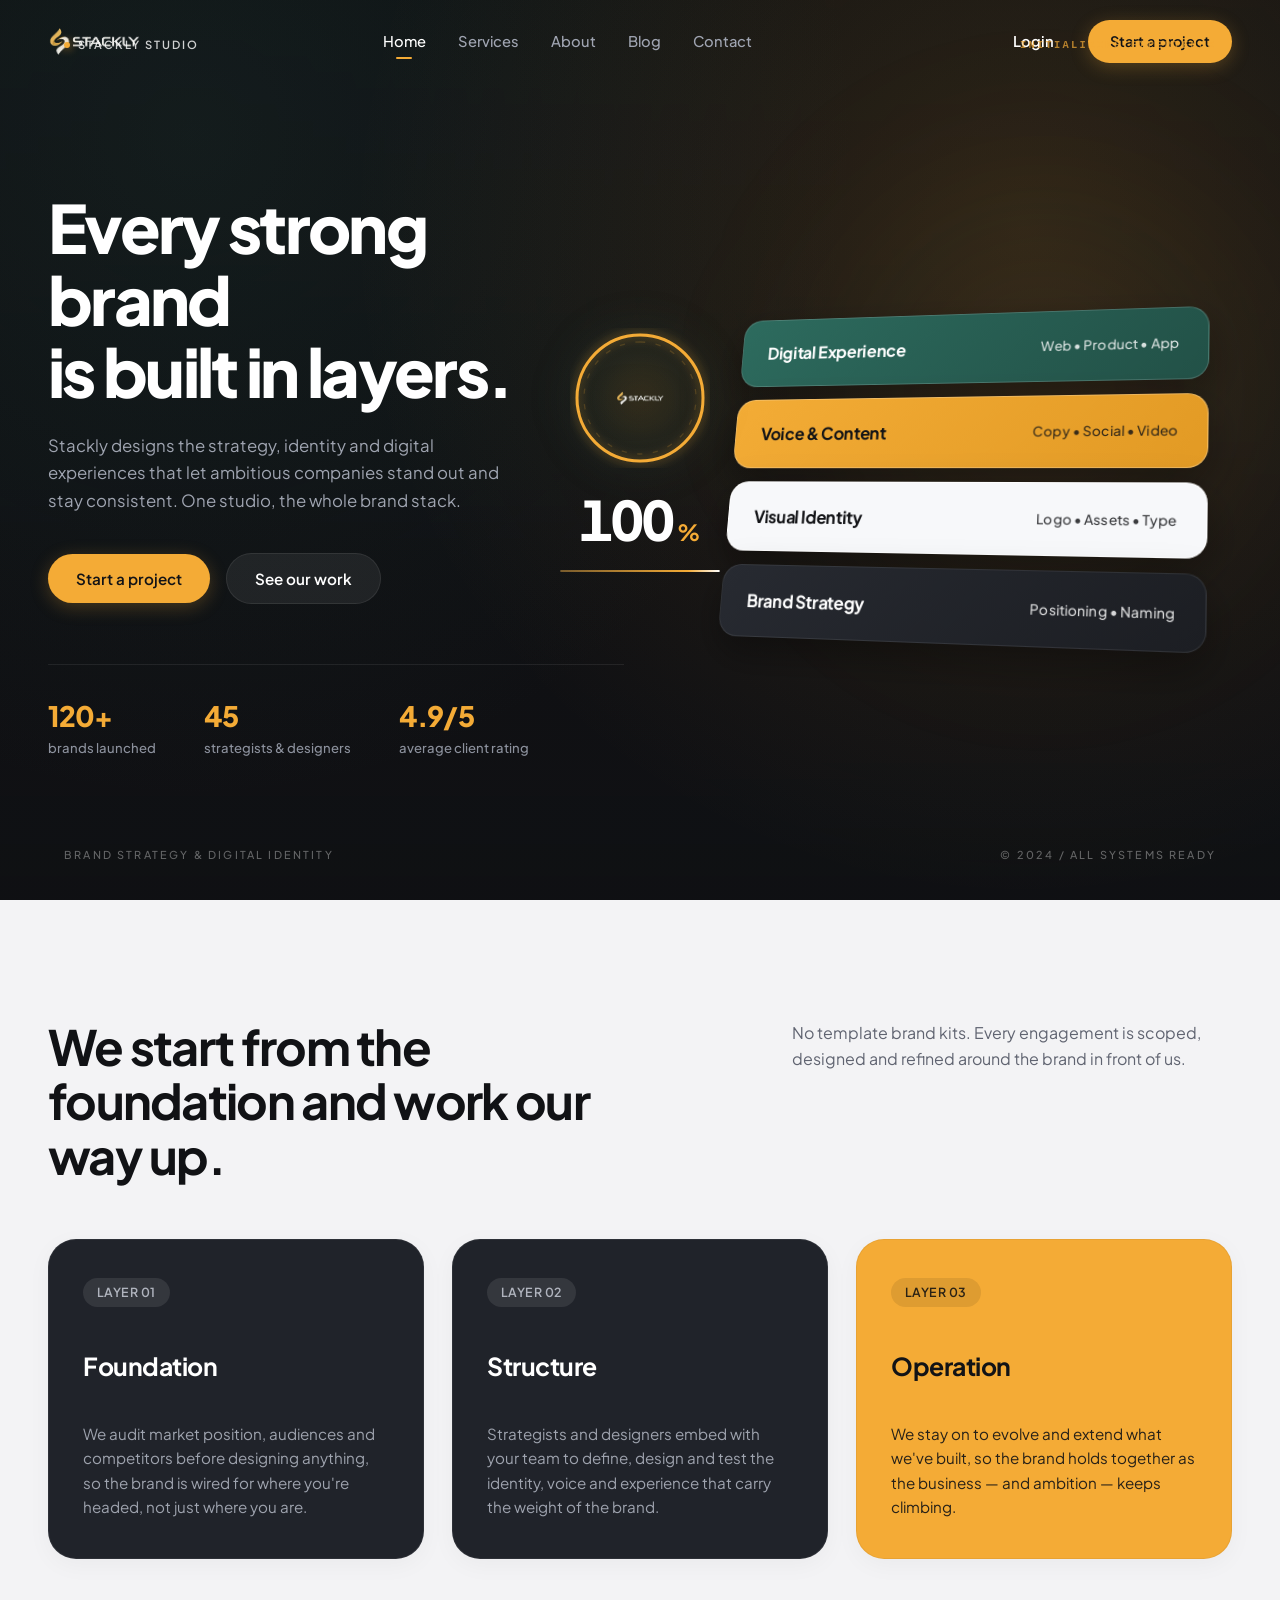
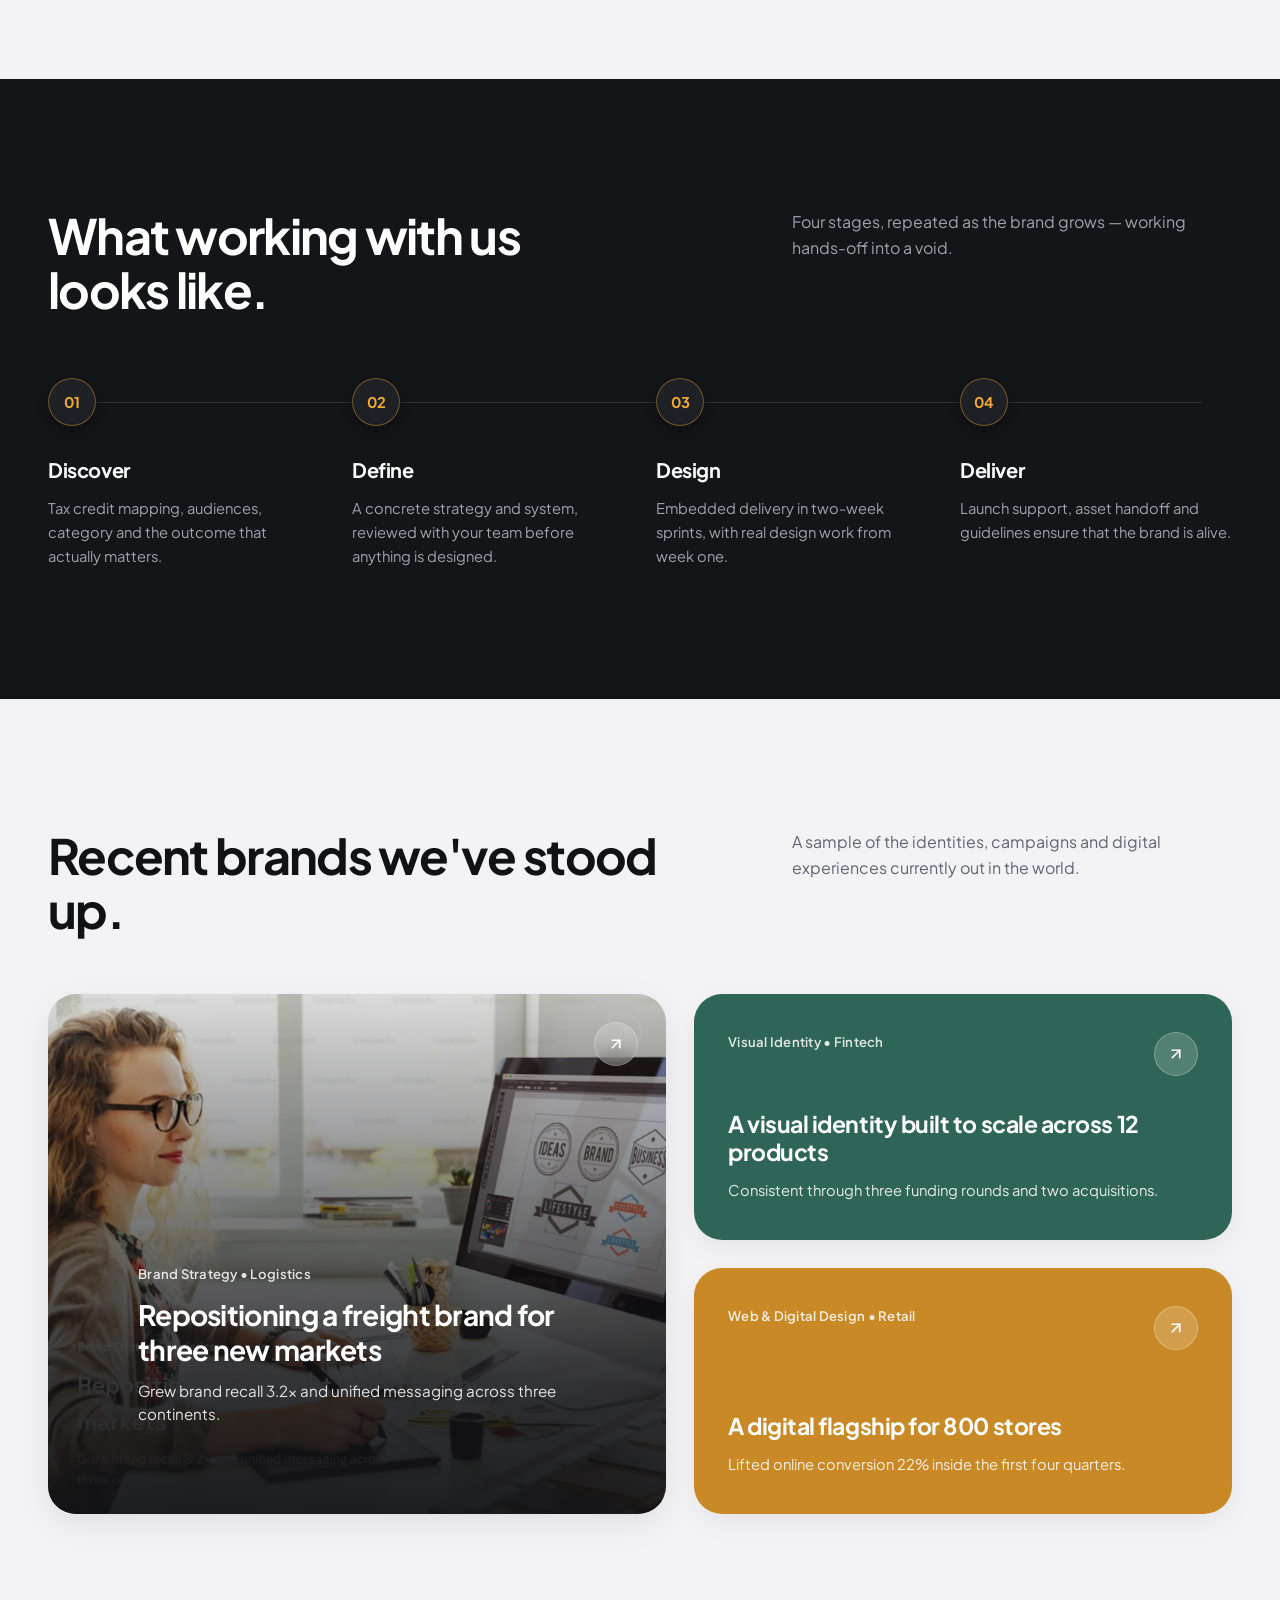
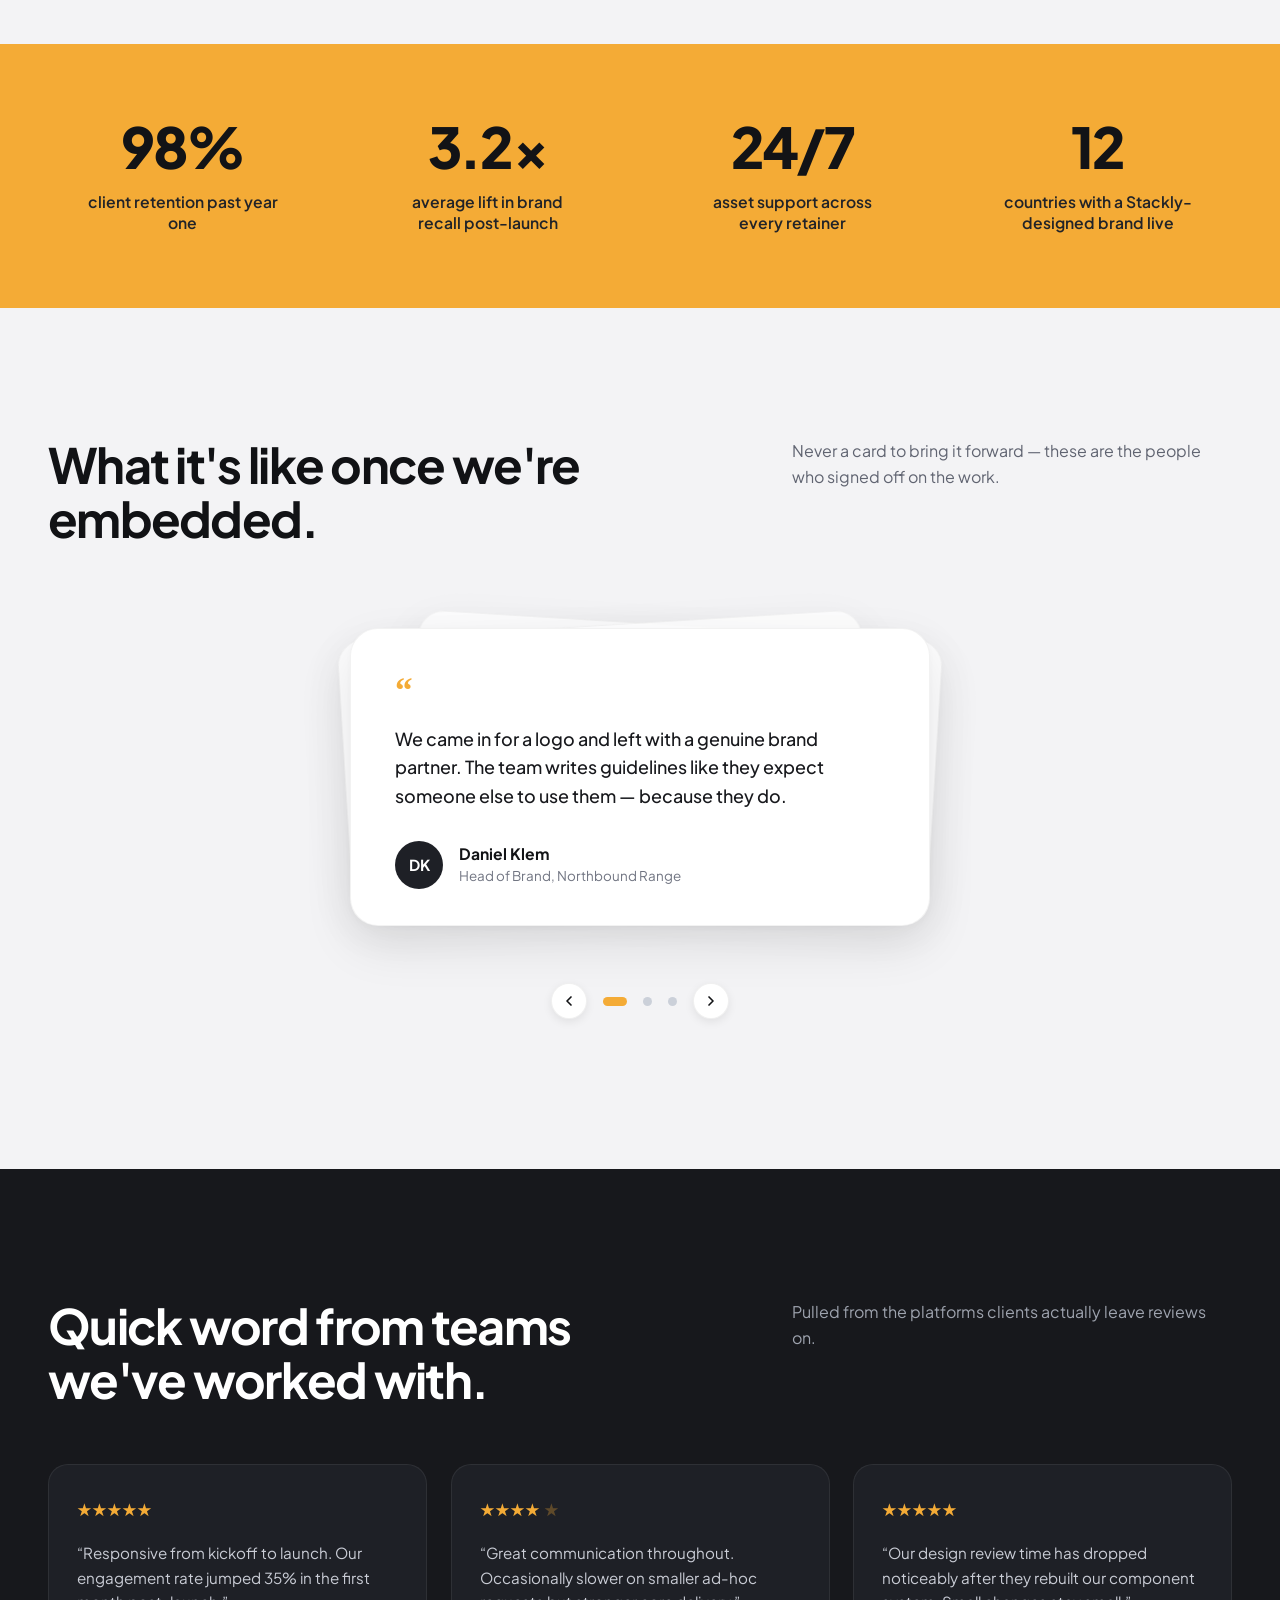
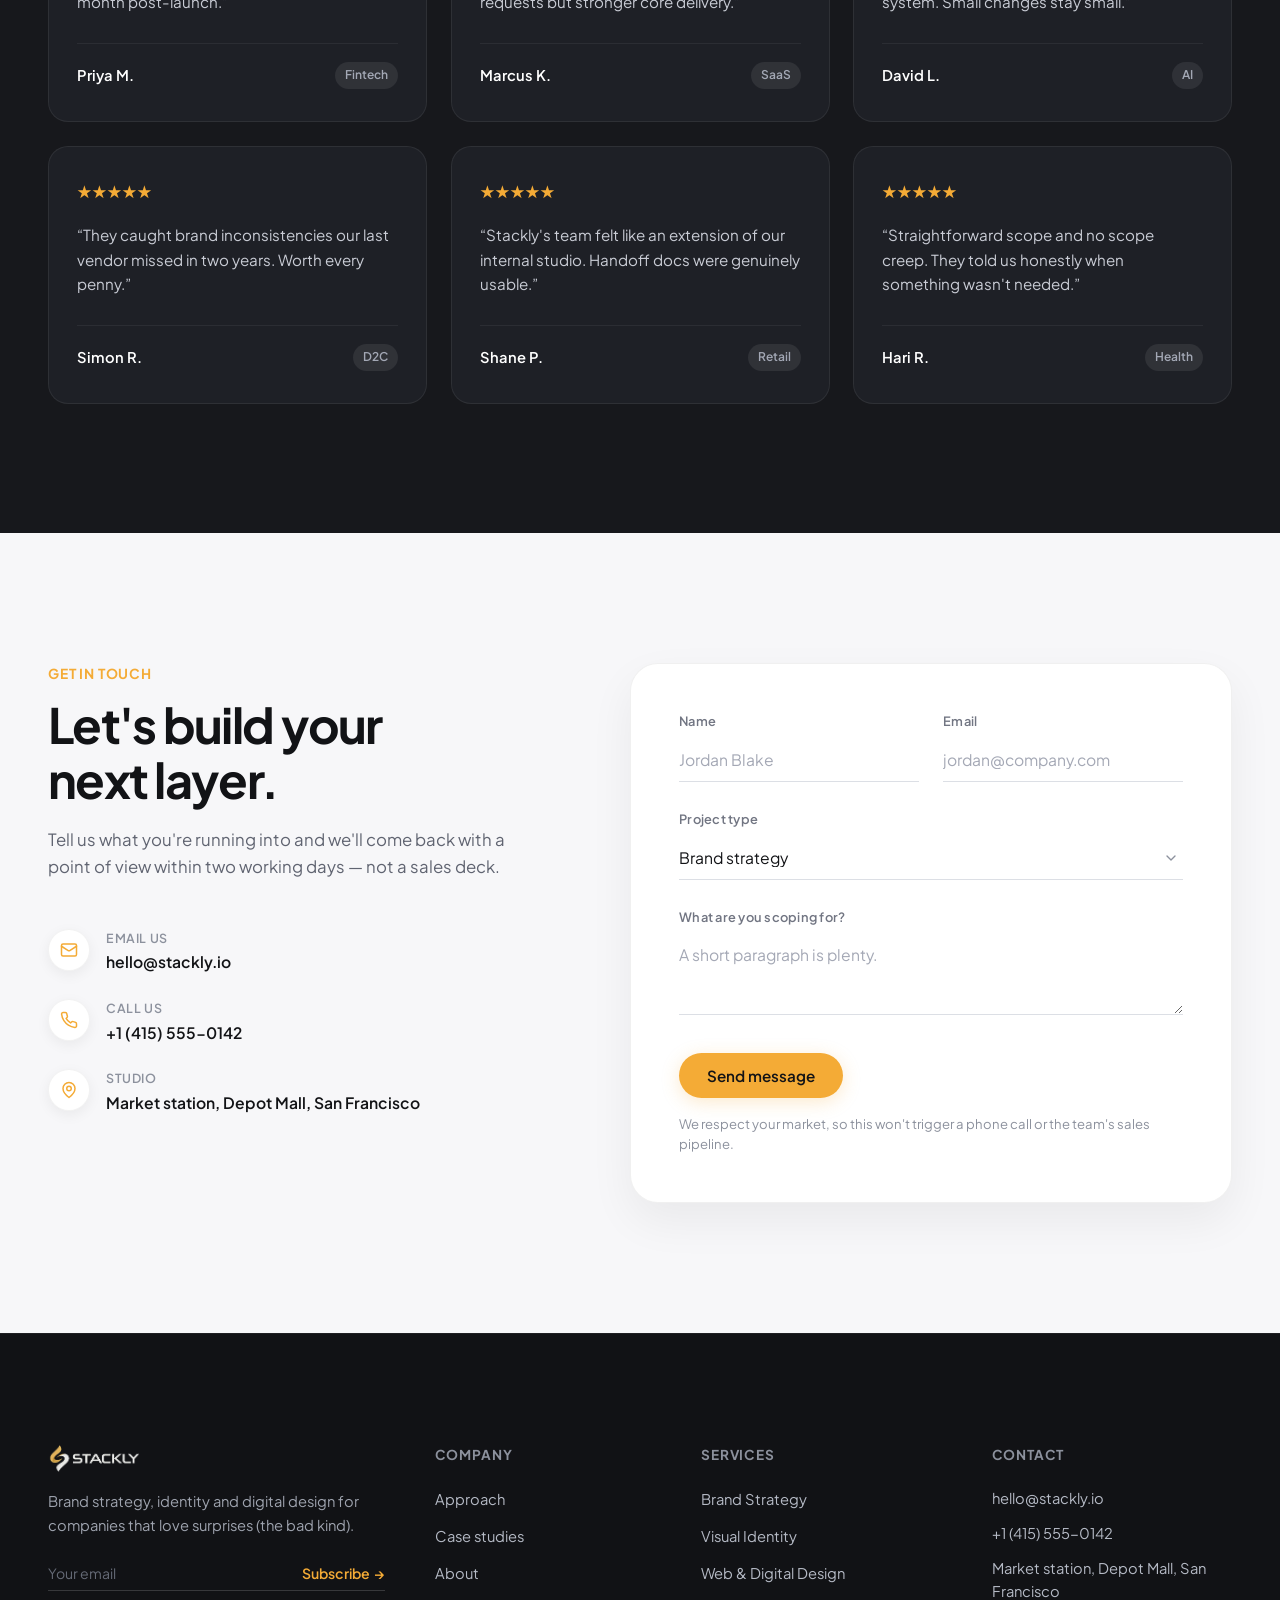
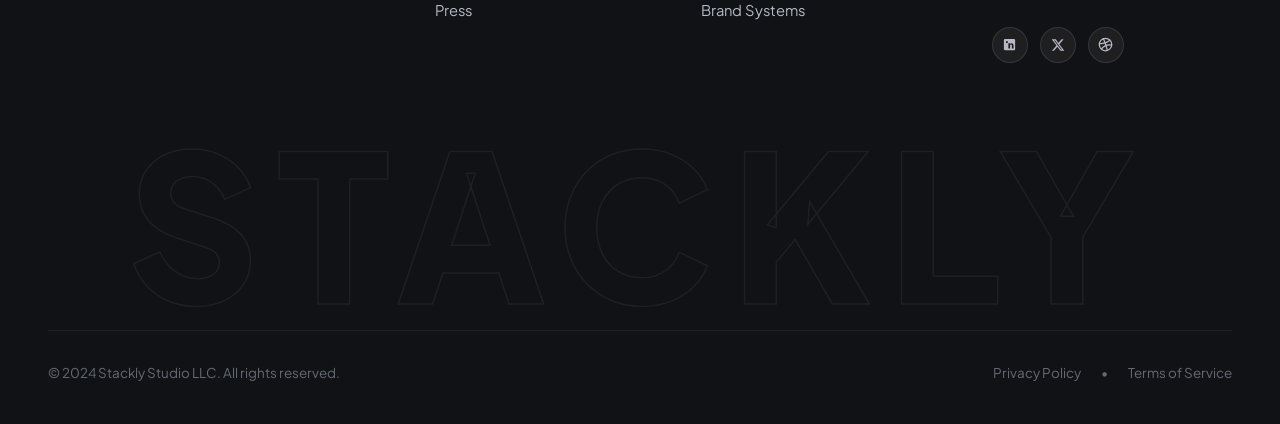
==== index.html @ 3d470898 "Add files via upload" ====
<!DOCTYPE html>
<html lang="en">
<head>
  <meta charset="UTF-8">
  <meta name="viewport" content="width=device-width, initial-scale=1.0">
  <title>Stackly — Brand Strategy, Identity & Digital Experiences</title>
  <meta name="description" content="Stackly designs the strategy, identity and digital experiences that let ambitious companies stand out and stay consistent. One studio, the whole brand stack.">
  <meta name="theme-color" content="#111215">

  <!-- Open Graph -->
  <meta property="og:title" content="Stackly — Brand Strategy & Creative Studio">
  <meta property="og:description" content="Every strong brand is built in layers. Stackly designs brand strategy, visual identities, and digital products.">
  <meta property="og:type" content="website">

  <!-- Google Fonts: Plus Jakarta Sans -->
  <link rel="preconnect" href="https://fonts.googleapis.com">
  <link rel="preconnect" href="https://fonts.gstatic.com" crossorigin>
  <link href="https://fonts.googleapis.com/css2?family=Plus+Jakarta+Sans:wght@400;500;600;700;800&display=swap" rel="stylesheet">

  <link rel="stylesheet" href="style.css">
</head>
<body>

  <!-- ==========================================================================
       PRELOADER (Luxury Split-Curtain & SVG Radial Ring)
       ========================================================================== -->
  <div id="stackly-preloader" class="stackly-preloader" role="status" aria-label="Loading Stackly">
    <div class="preloader-curtain preloader-curtain--top"></div>
    <div class="preloader-curtain preloader-curtain--bottom"></div>

    <div class="preloader-stage">
      <!-- Top studio metadata bar -->
      <div class="preloader-top-bar">
        <span class="preloader-live-tag"><span class="preloader-live-dot"></span> STACKLY STUDIO</span>
        <span class="preloader-system-tag">INITIALIZING EXPERIENCE</span>
      </div>

      <!-- Central Iconic Ring & Logo -->
      <div class="preloader-center">
        <div class="preloader-ring-wrap">
          <div class="preloader-ring-glow"></div>
          
          <svg class="preloader-svg-ring" viewBox="0 0 160 160">
            <circle class="ring-bg" cx="80" cy="80" r="72"></circle>
            <circle class="ring-orbit" cx="80" cy="80" r="64"></circle>
            <circle class="ring-progress" id="preloaderRingProgress" cx="80" cy="80" r="72"></circle>
          </svg>

          <div class="preloader-ring-logo">
            <img src="images/logo.webp" alt="Stackly Logo">
          </div>
        </div>

        <!-- Typography Counter -->
        <div class="preloader-number-wrap">
          <span class="preloader-count-val" id="preloaderCountVal">00</span><span class="preloader-percent-mark">%</span>
        </div>

        <!-- Micro Laser Track -->
        <div class="preloader-line-track">
          <div class="preloader-line-fill" id="preloaderLineFill"></div>
        </div>
      </div>

      <!-- Bottom Bar -->
      <div class="preloader-bottom-bar">
        <span>BRAND STRATEGY &amp; DIGITAL IDENTITY</span>
        <span>&copy; 2024 / ALL SYSTEMS READY</span>
      </div>
    </div>
  </div>

  <!-- ==========================================================================
       SITE HEADER / NAVIGATION
       ========================================================================== -->
  <header class="site-header" id="siteHeader">
    <div class="container nav-inner">
      <a href="#" class="brand-logo-wrap" aria-label="Stackly Home">
        <img src="images/logo.webp" alt="Stackly Logo" class="brand-logo-img">
      </a>

      <nav class="nav-center-menu" aria-label="Main Navigation">
        <a href="index.html" class="nav-link active">Home</a>
        <a href="services.html" class="nav-link">Services</a>
        <a href="about.html" class="nav-link">About</a>
        <a href="blog.html" class="nav-link">Blog</a>
        <a href="contact.html" class="nav-link">Contact</a>
      </nav>

      <div class="nav-actions">
        <a href="login.html" class="btn btn-ghost-dark">Login</a>
        <a href="404.html" class="btn btn-primary nav-btn-pill">Start a project</a>
      </div>

      <!-- Mobile Hamburger Button -->
      <button class="mobile-nav-toggle" aria-label="Toggle navigation menu" aria-expanded="false">
        <div class="hamburger-bars">
          <span></span>
          <span></span>
          <span></span>
        </div>
      </button>
    </div>
  </header>

  <!-- Mobile Drawer Menu -->
  <div class="mobile-drawer" id="mobileDrawer">
    <!-- Close Button -->
    <button class="mobile-drawer-close" id="mobileDrawerClose" aria-label="Close menu">
      <svg width="22" height="22" viewBox="0 0 24 24" fill="none" stroke="currentColor" stroke-width="2.5" stroke-linecap="round" stroke-linejoin="round">
        <line x1="18" y1="6" x2="6" y2="18"></line>
        <line x1="6" y1="6" x2="18" y2="18"></line>
      </svg>
    </button>
    <div class="mobile-drawer-links">
      <a href="index.html" class="mobile-drawer-link active">Home</a>
      <a href="services.html" class="mobile-drawer-link">Services</a>
      <a href="about.html" class="mobile-drawer-link">About</a>
      <a href="blog.html" class="mobile-drawer-link">Blog</a>
      <a href="contact.html" class="mobile-drawer-link">Contact</a>
    </div>
    <div class="mobile-drawer-actions">
      <a href="login.html" class="btn btn-secondary" style="width: 100%;">Login</a>
      <a href="404.html" class="btn btn-primary" style="width: 100%;">Start a project</a>
    </div>
  </div>

  <main>
    <!-- ==========================================================================
         HERO SECTION
         ========================================================================== -->
    <section class="hero-section" id="hero">

      <!-- ── Background Slideshow ─────────────────────────────────────────── -->
      <div class="hero-slideshow" aria-hidden="true">
        <div class="hero-slide hero-slide--1">
          <img src="images/hero Backgroung.webp" alt="">
        </div>
        <div class="hero-slide hero-slide--2">
          <img src="images/hero bg2.webp" alt="">
        </div>
        <div class="hero-slide hero-slide--3">
          <img src="images/hero bg3.webp" alt="">
        </div>
        <!-- Dark gradient overlay sits above all slides -->
        <div class="hero-slide-overlay"></div>
      </div>
      <!-- ─────────────────────────────────────────────────────────────────── -->

      <div class="hero-glow-ambient"></div>
      <div class="container hero-grid">
        
        <!-- Left Column: Copy & CTAs -->
        <div class="hero-content fade-up-element in-view">
          <h1 class="hero-title">
            Every strong<br>
            brand<br>
            is built in layers.
          </h1>

          <p class="hero-description">
            Stackly designs the strategy, identity and digital experiences that let ambitious companies stand out and stay consistent. One studio, the whole brand stack.
          </p>

          <div class="hero-cta-group">
            <a href="404.html" class="btn btn-primary">Start a project</a>
            <a href="404.html" class="btn btn-secondary">See our work</a>
          </div>

          <!-- Hero Stats Row -->
          <div class="hero-stats-row">
            <div class="stat-item">
              <span class="stat-value">120+</span>
              <span class="stat-label">brands launched</span>
            </div>
            <div class="stat-item">
              <span class="stat-value">45</span>
              <span class="stat-label">strategists & designers</span>
            </div>
            <div class="stat-item">
              <span class="stat-value">4.9/5</span>
              <span class="stat-label">Average client rating</span>
            </div>
          </div>
        </div>

        <!-- Right Column: Interactive 3D Stack -->
        <div class="hero-visual-wrapper fade-up-element delay-2 in-view">
          <div class="hero-layers-container" id="heroLayers">
            <!-- Layer 4: Digital Experience -->
            <div class="hero-layer-card layer-teal" data-layer="4">
              <span class="layer-left-title">Digital Experience</span>
              <span class="layer-right-meta">Web • Product • App</span>
            </div>

            <!-- Layer 3: Voice & Content -->
            <div class="hero-layer-card layer-amber" data-layer="3">
              <span class="layer-left-title">Voice & Content</span>
              <span class="layer-right-meta">Copy • Social • Video</span>
            </div>

            <!-- Layer 2: Visual Identity -->
            <div class="hero-layer-card layer-white" data-layer="2">
              <span class="layer-left-title">Visual Identity</span>
              <span class="layer-right-meta">Logo • Assets • Type</span>
            </div>

            <!-- Layer 1: Brand Strategy -->
            <div class="hero-layer-card layer-dark" data-layer="1">
              <span class="layer-left-title">Brand Strategy</span>
              <span class="layer-right-meta">Positioning • Naming</span>
            </div>
          </div>
        </div>

      </div>
    </section>

    <!-- ==========================================================================
         SECTION 2: FOUNDATION & WORK OUR WAY UP
         ========================================================================== -->
    <section class="section-foundation" id="services">
      <div class="container">
        
        <div class="section-header-split fade-up-element">
          <h2 class="section-title">
            We start from the<br>
            foundation and work our<br>
            way up.
          </h2>
          <p class="section-subtitle">
            No template brand kits. Every engagement is scoped, designed and refined around the brand in front of us.
          </p>
        </div>

        <div class="foundation-grid">
          <!-- Card 1 -->
          <div class="foundation-card foundation-card-dark fade-up-element delay-1">
            <span class="card-layer-tag">Layer 01</span>
            <h3 class="card-title">Foundation</h3>
            <p class="card-desc">
              We audit market position, audiences and competitors before designing anything, so the brand is wired for where you're headed, not just where you are.
            </p>
          </div>

          <!-- Card 2 -->
          <div class="foundation-card foundation-card-dark fade-up-element delay-2">
            <span class="card-layer-tag">Layer 02</span>
            <h3 class="card-title">Structure</h3>
            <p class="card-desc">
              Strategists and designers embed with your team to define, design and test the identity, voice and experience that carry the weight of the brand.
            </p>
          </div>

          <!-- Card 3 -->
          <div class="foundation-card foundation-card-gold fade-up-element delay-3">
            <span class="card-layer-tag">Layer 03</span>
            <h3 class="card-title">Operation</h3>
            <p class="card-desc">
              We stay on to evolve and extend what we've built, so the brand holds together as the business — and ambition — keeps climbing.
            </p>
          </div>
        </div>

      </div>
    </section>

    <!-- ==========================================================================
         SECTION 3: WHAT WORKING WITH US LOOKS LIKE
         ========================================================================== -->
    <section class="section-process" id="process">
      <div class="container">
        
        <div class="section-header-split fade-up-element">
          <h2 class="section-title">
            What working with us<br>
            looks like.
          </h2>
          <p class="section-subtitle">
            Four stages, repeated as the brand grows — working hands-off into a void.
          </p>
        </div>

        <div class="process-timeline">
          <!-- Step 01 -->
          <div class="process-step fade-up-element delay-1">
            <div class="step-number-circle">01</div>
            <h3 class="step-title">Discover</h3>
            <p class="step-text">
              Tax credit mapping, audiences, category and the outcome that actually matters.
            </p>
          </div>

          <!-- Step 02 -->
          <div class="process-step fade-up-element delay-2">
            <div class="step-number-circle">02</div>
            <h3 class="step-title">Define</h3>
            <p class="step-text">
              A concrete strategy and system, reviewed with your team before anything is designed.
            </p>
          </div>

          <!-- Step 03 -->
          <div class="process-step fade-up-element delay-3">
            <div class="step-number-circle">03</div>
            <h3 class="step-title">Design</h3>
            <p class="step-text">
              Embedded delivery in two-week sprints, with real design work from week one.
            </p>
          </div>

          <!-- Step 04 -->
          <div class="process-step fade-up-element delay-4">
            <div class="step-number-circle">04</div>
            <h3 class="step-title">Deliver</h3>
            <p class="step-text">
              Launch support, asset handoff and guidelines ensure that the brand is alive.
            </p>
          </div>
        </div>

      </div>
    </section>

    <!-- ==========================================================================
         SECTION 4: RECENT BRANDS WE'VE STOOD UP
         ========================================================================== -->
    <section class="section-work" id="work">
      <div class="container">
        
        <div class="section-header-split fade-up-element">
          <h2 class="section-title">
            Recent brands we've stood<br>
            up.
          </h2>
          <p class="section-subtitle">
            A sample of the identities, campaigns and digital experiences currently out in the world.
          </p>
        </div>

        <div class="work-showcase-grid">
          
          <!-- Left Large Card (with Component 6 image) -->
          <div class="case-card-featured fade-up-element delay-1">
            <img src="images/Component 6.webp" alt="Freight brand strategy and creative design workstation" class="featured-img-bg">
            <div class="featured-overlay"></div>
            
            <div class="featured-top-action">
              <span class="arrow-circle-btn" aria-hidden="true">
                <svg width="18" height="18" viewBox="0 0 24 24" fill="none" stroke="currentColor" stroke-width="2.2" stroke-linecap="round" stroke-linejoin="round">
                  <line x1="7" y1="17" x2="17" y2="7"></line>
                  <polyline points="7 7 17 7 17 17"></polyline>
                </svg>
              </span>
            </div>

            <div class="featured-content">
              <div class="case-tag">Brand Strategy • Logistics</div>
              <h3 class="case-title">Repositioning a freight brand for three new markets</h3>
              <p class="case-desc">Grew brand recall 3.2× and unified messaging across three continents.</p>
            </div>
          </div>

          <!-- Right Column: 2 Cards -->
          <div class="work-cards-col">
            
            <!-- Card 2: Fintech -->
            <div class="case-card-small case-card-teal fade-up-element delay-2">
              <div class="case-card-header">
                <div class="case-tag">Visual Identity • Fintech</div>
                <span class="arrow-circle-btn" aria-hidden="true">
                  <svg width="18" height="18" viewBox="0 0 24 24" fill="none" stroke="currentColor" stroke-width="2.2" stroke-linecap="round" stroke-linejoin="round">
                    <line x1="7" y1="17" x2="17" y2="7"></line>
                    <polyline points="7 7 17 7 17 17"></polyline>
                  </svg>
                </span>
              </div>
              <div class="case-card-bottom">
                <h3 class="case-title">A visual identity built to scale across 12 products</h3>
                <p class="case-desc">Consistent through three funding rounds and two acquisitions.</p>
              </div>
            </div>

            <!-- Card 3: Retail -->
            <div class="case-card-small case-card-amber fade-up-element delay-3">
              <div class="case-card-header">
                <div class="case-tag">Web & Digital Design • Retail</div>
                <span class="arrow-circle-btn" aria-hidden="true">
                  <svg width="18" height="18" viewBox="0 0 24 24" fill="none" stroke="currentColor" stroke-width="2.2" stroke-linecap="round" stroke-linejoin="round">
                    <line x1="7" y1="17" x2="17" y2="7"></line>
                    <polyline points="7 7 17 7 17 17"></polyline>
                  </svg>
                </span>
              </div>
              <div class="case-card-bottom">
                <h3 class="case-title">A digital flagship for 800 stores</h3>
                <p class="case-desc">Lifted online conversion 22% inside the first four quarters.</p>
              </div>
            </div>

          </div>

        </div>

      </div>
    </section>

    <!-- ==========================================================================
         SECTION 5: STAT BANNER (YELLOW BAR)
         ========================================================================== -->
    <section class="section-stat-banner" aria-label="Key Performance Indicators">
      <div class="container">
        <div class="stat-banner-grid">
          
          <div class="banner-stat-item fade-up-element delay-1">
            <span class="banner-stat-number">98%</span>
            <span class="banner-stat-text">client retention past year one</span>
          </div>

          <div class="banner-stat-item fade-up-element delay-2">
            <span class="banner-stat-number">3.2×</span>
            <span class="banner-stat-text">average lift in brand recall post-launch</span>
          </div>

          <div class="banner-stat-item fade-up-element delay-3">
            <span class="banner-stat-number">24/7</span>
            <span class="banner-stat-text">asset support across every retainer</span>
          </div>

          <div class="banner-stat-item fade-up-element delay-4">
            <span class="banner-stat-number">12</span>
            <span class="banner-stat-text">countries with a Stackly-designed brand live</span>
          </div>

        </div>
      </div>
    </section>

    <!-- ==========================================================================
         SECTION 6: WHAT IT'S LIKE ONCE WE'RE EMBEDDED
         ========================================================================== -->
    <section class="section-embedded" id="testimonials">
      <div class="container">
        
        <div class="section-header-split fade-up-element">
          <h2 class="section-title">
            What it's like once we're<br>
            embedded.
          </h2>
          <p class="section-subtitle">
            Never a card to bring it forward — these are the people who signed off on the work.
          </p>
        </div>

        <!-- 3D Stacked Testimonials Carousel -->
        <div class="testimonial-stack-wrapper fade-up-element delay-1">
          
          <!-- Card 1 (Active) -->
          <div class="test-card card-active" data-index="0">
            <div class="test-quote-icon">“</div>
            <p class="test-body-text">
              We came in for a logo and left with a genuine brand partner. The team writes guidelines like they expect someone else to use them — because they do.
            </p>
            <div class="test-author-row">
              <div class="test-avatar-initials">DK</div>
              <div class="test-author-info">
                <span class="test-author-name">Daniel Klem</span>
                <span class="test-author-role">Head of Brand, Northbound Range</span>
              </div>
            </div>
          </div>

          <!-- Card 2 -->
          <div class="test-card card-next" data-index="1">
            <div class="test-quote-icon">“</div>
            <p class="test-body-text">
              Stackly overhauled our entire customer journey without breaking what worked. In 3 months, our demo requests spiked 42% with clean attribution.
            </p>
            <div class="test-author-row">
              <img src="images/Component 18 (1).webp" alt="Elena Cho avatar" class="test-avatar-img">
              <div class="test-author-info">
                <span class="test-author-name">Elena Cho</span>
                <span class="test-author-role">Co-founder & CEO, Fjordic</span>
              </div>
            </div>
          </div>

          <!-- Card 3 -->
          <div class="test-card card-prev" data-index="2">
            <div class="test-quote-icon">“</div>
            <p class="test-body-text">
              They don't deliver pretty slide decks and disappear. Stackly embedded directly into our Slack and Figma channels and delivered sprint by sprint.
            </p>
            <div class="test-author-row">
              <img src="images/Gradient.webp" alt="Marcus Vance avatar" class="test-avatar-img">
              <div class="test-author-info">
                <span class="test-author-name">Marcus Vance</span>
                <span class="test-author-role">VP Product & Design, Veloce Health</span>
              </div>
            </div>
          </div>

        </div>

        <!-- Interactive Switcher Controls -->
        <div class="test-controls-row fade-up-element delay-2">
          <button class="test-nav-arrow test-btn-prev" aria-label="Previous testimonial">
            <svg width="16" height="16" viewBox="0 0 24 24" fill="none" stroke="currentColor" stroke-width="2.5" stroke-linecap="round" stroke-linejoin="round">
              <polyline points="15 18 9 12 15 6"></polyline>
            </svg>
          </button>
          
          <div class="test-dot active" data-index="0"></div>
          <div class="test-dot" data-index="1"></div>
          <div class="test-dot" data-index="2"></div>
          
          <button class="test-nav-arrow test-btn-next" aria-label="Next testimonial">
            <svg width="16" height="16" viewBox="0 0 24 24" fill="none" stroke="currentColor" stroke-width="2.5" stroke-linecap="round" stroke-linejoin="round">
              <polyline points="9 18 15 12 9 6"></polyline>
            </svg>
          </button>
        </div>

      </div>
    </section>

    <!-- ==========================================================================
         SECTION 7: QUICK WORD FROM TEAMS WE'VE WORKED WITH (6 REVIEWS)
         ========================================================================== -->
    <section class="section-reviews" id="reviews">
      <div class="container">
        
        <div class="section-header-split fade-up-element">
          <h2 class="section-title">
            Quick word from teams<br>
            we've worked with.
          </h2>
          <p class="section-subtitle">
            Pulled from the platforms clients actually leave reviews on.
          </p>
        </div>

        <div class="reviews-grid">
          
          <!-- Review 1 -->
          <div class="review-card fade-up-element delay-1">
            <div class="review-stars">★★★★★</div>
            <p class="review-quote">
              “Responsive from kickoff to launch. Our engagement rate jumped 35% in the first month post-launch.”
            </p>
            <div class="review-card-footer">
              <span class="review-author-name">Priya M.</span>
              <span class="review-pill-tag">Fintech</span>
            </div>
          </div>

          <!-- Review 2 -->
          <div class="review-card fade-up-element delay-2">
            <div class="review-stars">★★★★<span class="star-dim">★</span></div>
            <p class="review-quote">
              “Great communication throughout. Occasionally slower on smaller ad-hoc requests but stronger core delivery.”
            </p>
            <div class="review-card-footer">
              <span class="review-author-name">Marcus K.</span>
              <span class="review-pill-tag">SaaS</span>
            </div>
          </div>

          <!-- Review 3 -->
          <div class="review-card fade-up-element delay-3">
            <div class="review-stars">★★★★★</div>
            <p class="review-quote">
              “Our design review time has dropped noticeably after they rebuilt our component system. Small changes stay small.”
            </p>
            <div class="review-card-footer">
              <span class="review-author-name">David L.</span>
              <span class="review-pill-tag">AI</span>
            </div>
          </div>

          <!-- Review 4 -->
          <div class="review-card fade-up-element delay-1">
            <div class="review-stars">★★★★★</div>
            <p class="review-quote">
              “They caught brand inconsistencies our last vendor missed in two years. Worth every penny.”
            </p>
            <div class="review-card-footer">
              <span class="review-author-name">Simon R.</span>
              <span class="review-pill-tag">D2C</span>
            </div>
          </div>

          <!-- Review 5 -->
          <div class="review-card fade-up-element delay-2">
            <div class="review-stars">★★★★★</div>
            <p class="review-quote">
              “Stackly's team felt like an extension of our internal studio. Handoff docs were genuinely usable.”
            </p>
            <div class="review-card-footer">
              <span class="review-author-name">Shane P.</span>
              <span class="review-pill-tag">Retail</span>
            </div>
          </div>

          <!-- Review 6 -->
          <div class="review-card fade-up-element delay-3">
            <div class="review-stars">★★★★★</div>
            <p class="review-quote">
              “Straightforward scope and no scope creep. They told us honestly when something wasn't needed.”
            </p>
            <div class="review-card-footer">
              <span class="review-author-name">Hari R.</span>
              <span class="review-pill-tag">Health</span>
            </div>
          </div>

        </div>

      </div>
    </section>

    <!-- ==========================================================================
         SECTION 8: CONTACT FORM (LET'S BUILD YOUR NEXT LAYER)
         ========================================================================== -->
    <section class="section-contact" id="contact">
      <div class="container">
        
        <div class="contact-layout-grid">
          
          <!-- Left Column -->
          <div class="contact-left-col fade-up-element">
            <span class="contact-badge">Get in touch</span>
            <h2 class="section-title">
              Let's build your<br>
              next layer.
            </h2>
            <p class="contact-info-desc">
              Tell us what you're running into and we'll come back with a point of view within two working days — not a sales deck.
            </p>

            <div class="contact-details-list">
              <!-- Detail 1: Email -->
              <div class="contact-detail-row">
                <div class="contact-icon-box">
                  <svg width="18" height="18" viewBox="0 0 24 24" fill="none" stroke="currentColor" stroke-width="2" stroke-linecap="round" stroke-linejoin="round">
                    <rect x="2" y="4" width="20" height="16" rx="2"></rect>
                    <path d="m22 7-8.97 5.7a1.94 1.94 0 0 1-2.06 0L2 7"></path>
                  </svg>
                </div>
                <div>
                  <div class="contact-meta-label">Email us</div>
                  <a href="mailto:hello@stackly.io" class="contact-meta-value">hello@stackly.io</a>
                </div>
              </div>

              <!-- Detail 2: Call -->
              <div class="contact-detail-row">
                <div class="contact-icon-box">
                  <svg width="18" height="18" viewBox="0 0 24 24" fill="none" stroke="currentColor" stroke-width="2" stroke-linecap="round" stroke-linejoin="round">
                    <path d="M22 16.92v3a2 2 0 0 1-2.18 2 19.79 19.79 0 0 1-8.63-3.07 19.5 19.5 0 0 1-6-6 19.79 19.79 0 0 1-3.07-8.67A2 2 0 0 1 4.11 2h3a2 2 0 0 1 2 1.72 12.84 12.84 0 0 0 .7 2.81 2 2 0 0 1-.45 2.11L8.09 9.91a16 16 0 0 0 6 6l1.27-1.27a2 2 0 0 1 2.11-.45 12.84 12.84 0 0 0 2.81.7A2 2 0 0 1 22 16.92z"></path>
                  </svg>
                </div>
                <div>
                  <div class="contact-meta-label">Call us</div>
                  <a href="tel:+14155550142" class="contact-meta-value">+1 (415) 555-0142</a>
                </div>
              </div>

              <!-- Detail 3: Studio -->
              <div class="contact-detail-row">
                <div class="contact-icon-box">
                  <svg width="18" height="18" viewBox="0 0 24 24" fill="none" stroke="currentColor" stroke-width="2" stroke-linecap="round" stroke-linejoin="round">
                    <path d="M20 10c0 6-8 12-8 12s-8-6-8-12a8 8 0 0 1 16 0Z"></path>
                    <circle cx="12" cy="10" r="3"></circle>
                  </svg>
                </div>
                <div>
                  <div class="contact-meta-label">Studio</div>
                  <span class="contact-meta-value">Market station, Depot Mall, San Francisco</span>
                </div>
              </div>
            </div>
          </div>

          <!-- Right Column: Form -->
          <div class="contact-form-wrapper fade-up-element delay-1">
            <form id="contactForm" class="contact-form">
              <div class="form-row-2">
                <div class="form-group">
                  <label for="name" class="form-label">Name</label>
                  <input type="text" id="name" name="name" class="form-input" placeholder="Jordan Blake" required>
                </div>
                <div class="form-group">
                  <label for="email" class="form-label">Email</label>
                  <input type="email" id="email" name="email" class="form-input" placeholder="jordan@company.com" required>
                </div>
              </div>

              <div class="form-group">
                <label for="projectType" class="form-label">Project type</label>
                <select id="projectType" name="projectType" class="form-select">
                  <option value="Brand strategy">Brand strategy</option>
                  <option value="Visual Identity">Visual Identity</option>
                  <option value="Web & Digital Design">Web & Digital Design</option>
                  <option value="Full Brand Stack">Full Brand Stack</option>
                </select>
              </div>

              <div class="form-group">
                <label for="scope" class="form-label">What are you scoping for?</label>
                <textarea id="scope" name="scope" class="form-textarea" placeholder="A short paragraph is plenty." rows="3" required></textarea>
              </div>

              <button type="submit" class="btn btn-primary form-submit-btn">Send message</button>

              <p class="form-disclaimer">
                We respect your market, so this won't trigger a phone call or the team's sales pipeline.
              </p>
            </form>
          </div>

        </div>

      </div>
    </section>
  </main>

  <!-- ==========================================================================
       SECTION 9: FOOTER
       ========================================================================== -->
  <footer class="site-footer">
    <div class="container">
      
      <div class="footer-top-grid">
        
        <!-- Left Brand & Newsletter -->
        <div class="footer-brand-col">
          <img src="images/logo.webp" alt="Stackly Logo" class="footer-brand-logo">
          <p class="footer-bio-text">
            Brand strategy, identity and digital design for companies that love surprises (the bad kind).
          </p>
          <form id="newsletterForm" class="newsletter-box">
            <input type="email" placeholder="Your email" class="newsletter-input" required>
            <button type="submit" class="newsletter-btn">
              Subscribe <span>&rarr;</span>
            </button>
          </form>
        </div>

        <!-- Col 2: Company -->
        <div class="footer-col">
          <h4 class="footer-col-title">Company</h4>
          <ul class="footer-nav-list">
            <li><a href="404.html">Approach</a></li>
            <li><a href="404.html">Case studies</a></li>
            <li><a href="404.html">About</a></li>
            <li><a href="404.html">Press</a></li>
          </ul>
        </div>

        <!-- Col 3: Services -->
        <div class="footer-col">
          <h4 class="footer-col-title">Services</h4>
          <ul class="footer-nav-list">
            <li><a href="404.html">Brand Strategy</a></li>
            <li><a href="404.html">Visual Identity</a></li>
            <li><a href="404.html">Web & Digital Design</a></li>
            <li><a href="404.html">Brand Systems</a></li>
          </ul>
        </div>

        <!-- Col 4: Contact -->
        <div class="footer-col">
          <h4 class="footer-col-title">Contact</h4>
          <div class="footer-contact-info">
            <a href="404.html">hello@stackly.io</a>
            <a href="404.html">+1 (415) 555-0142</a>
            <span>Market station, Depot Mall, San Francisco</span>
          </div>
          <div class="footer-social-row">
            <a href="404.html" class="social-circle-link" aria-label="LinkedIn">
              <svg width="15" height="15" viewBox="0 0 24 24" fill="currentColor">
                <path d="M19 3a2 2 0 0 1 2 2v14a2 2 0 0 1-2 2H5a2 2 0 0 1-2-2V5a2 2 0 0 1 2-2h14m-.5 15.5v-5.3a3.26 3.26 0 0 0-3.26-3.26c-.85 0-1.84.52-2.28 1.3v-1.11h-2.79v8.37h2.79v-4.93c0-.77.62-1.4 1.39-1.4a1.4 1.4 0 0 1 1.4 1.4v4.93h2.75M6.46 10.9h2.8v8.4h-2.8v-8.4M7.86 6.54a1.64 1.64 0 1 0 0 3.28 1.64 1.64 0 0 0 0-3.28Z"/>
              </svg>
            </a>
            <a href="404.html" class="social-circle-link" aria-label="Twitter / X">
              <svg width="14" height="14" viewBox="0 0 24 24" fill="currentColor">
                <path d="M18.244 2.25h3.308l-7.227 8.26 8.502 11.24H16.17l-5.214-6.817L4.99 21.75H1.68l7.73-8.835L1.254 2.25H8.08l4.713 6.231zm-1.161 17.52h1.833L7.084 4.126H5.117z"/>
              </svg>
            </a>
            <a href="404.html" class="social-circle-link" aria-label="Dribbble">
              <svg width="15" height="15" viewBox="0 0 24 24" fill="none" stroke="currentColor" stroke-width="2" stroke-linecap="round" stroke-linejoin="round">
                <circle cx="12" cy="12" r="10"></circle>
                <path d="M19.13 5.09C15.22 9.14 10 10.44 2.25 10.94"></path>
                <path d="M21.75 12.84c-6.62-1.41-12.14 1-16.38 6.32"></path>
                <path d="M8.5 2.5c2.5 5.5 4.5 11 6.5 19"></path>
              </svg>
            </a>
          </div>
        </div>

      </div>

      <!-- Watermark Large Outline Typography -->
      <div class="footer-watermark-wrap">
        <span class="footer-watermark-text">STACKLY</span>
      </div>

      <!-- Bottom Bar -->
      <div class="footer-bottom-bar">
        <span>&copy; 2024 Stackly Studio LLC. All rights reserved.</span>
        <div class="footer-legal-links">
          <a href="404.html">Privacy Policy</a>
          <span>•</span>
          <a href="404.html">Terms of Service</a>
        </div>
      </div>

    </div>
  </footer>

  <!-- Toast Notification -->
  <div class="toast-notice" id="toastNotice" role="status" aria-live="polite">
    <svg width="20" height="20" viewBox="0 0 24 24" fill="none" stroke="currentColor" stroke-width="2.5" stroke-linecap="round" stroke-linejoin="round">
      <path d="M22 11.08V12a10 10 0 1 1-5.93-9.14"></path>
      <polyline points="22 4 12 14.01 9 11.01"></polyline>
    </svg>
    <span class="toast-msg">Message sent successfully!</span>
  </div>

  <script src="script.js"></script>
</body>
</html>
---- style.css ----
/* ==========================================================================
   STACKLY - Brand Strategy & Creative Studio
   Design System & Master Stylesheet
   ========================================================================== */

:root {
  /* Color Palette */
  --bg-dark: #111215;
  --bg-dark-card: #191b20;
  --bg-dark-card-hover: #21242b;
  --border-dark: rgba(255, 255, 255, 0.08);
  --border-dark-hover: rgba(255, 255, 255, 0.18);
  
  --bg-light: #f3f3f5;
  --bg-light-pure: #ffffff;
  --border-light: rgba(0, 0, 0, 0.08);
  --border-light-hover: rgba(0, 0, 0, 0.15);
  
  --text-dark-primary: #ffffff;
  --text-dark-secondary: #9ea3ae;
  --text-dark-muted: #656a76;
  
  --text-light-primary: #121316;
  --text-light-secondary: #606470;
  --text-light-muted: #8c919d;
  
  --accent-gold: #f4ab36;
  --accent-gold-hover: #e09927;
  --accent-gold-glow: rgba(244, 171, 54, 0.35);
  
  --layer-teal: #2f6558;
  --layer-teal-light: #3a7c6c;
  --layer-gold: #c98b27;
  --layer-gold-bright: #f0a836;
  --layer-white: #f5f6f8;
  --layer-dark: #22242a;
  
  /* Typography */
  --font-main: 'Plus Jakarta Sans', -apple-system, BlinkMacSystemFont, 'Segoe UI', Roboto, sans-serif;
  --font-display: 'Plus Jakarta Sans', sans-serif;
  
  /* Transitions & Curves */
  --ease-smooth: cubic-bezier(0.16, 1, 0.3, 1);
  --ease-spring: cubic-bezier(0.34, 1.56, 0.64, 1);
  --transition-fast: 0.2s var(--ease-smooth);
  --transition-base: 0.35s var(--ease-smooth);
  --transition-slow: 0.6s var(--ease-smooth);
  
  /* Radius & Shadows */
  --radius-sm: 8px;
  --radius-md: 14px;
  --radius-lg: 20px;
  --radius-xl: 28px;
  --radius-full: 9999px;
  
  --shadow-sm: 0 2px 8px rgba(0, 0, 0, 0.06);
  --shadow-md: 0 10px 30px rgba(0, 0, 0, 0.08);
  --shadow-lg: 0 20px 50px rgba(0, 0, 0, 0.14);
  --shadow-glow: 0 0 40px var(--accent-gold-glow);
  --shadow-hero-card: 0 25px 60px rgba(0, 0, 0, 0.45);
}

/* Base Reset */
*, *::before, *::after {
  box-sizing: border-box;
  margin: 0;
  padding: 0;
}

html {
  scroll-behavior: smooth;
  -webkit-font-smoothing: antialiased;
  -moz-osx-font-smoothing: grayscale;
  font-size: 16px;
}

body {
  font-family: var(--font-main);
  background-color: var(--bg-dark);
  color: var(--text-dark-primary);
  line-height: 1.55;
  overflow-x: hidden;
}

img {
  max-width: 100%;
  height: auto;
  display: block;
}

a {
  color: inherit;
  text-decoration: none;
}

button, input, textarea, select {
  font-family: inherit;
  font-size: inherit;
  border: none;
  outline: none;
  background: none;
}

ul, ol {
  list-style: none;
}

/* Layout Utilities */
.container {
  width: 100%;
  max-width: 1240px;
  margin: 0 auto;
  padding: 0 28px;
}

@media (max-width: 768px) {
  .container {
    padding: 0 20px;
  }
}

/* Button Component Styles */
.btn {
  display: inline-flex;
  align-items: center;
  justify-content: center;
  gap: 10px;
  font-weight: 600;
  border-radius: var(--radius-full);
  cursor: pointer;
  transition: all var(--transition-fast);
  white-space: nowrap;
}

.btn-primary {
  background: var(--accent-gold);
  color: #121316;
  padding: 13px 28px;
  font-size: 0.95rem;
  box-shadow: 0 4px 18px rgba(244, 171, 54, 0.25);
}

.btn-primary:hover {
  background: var(--accent-gold-hover);
  transform: translateY(-2px);
  box-shadow: 0 8px 25px rgba(244, 171, 54, 0.35);
}

.btn-secondary {
  background: rgba(255, 255, 255, 0.07);
  color: #fff;
  border: 1px solid var(--border-dark);
  padding: 13px 28px;
  font-size: 0.95rem;
}

.btn-secondary:hover {
  background: rgba(255, 255, 255, 0.12);
  border-color: rgba(255, 255, 255, 0.2);
  transform: translateY(-2px);
}

.btn-ghost-dark {
  color: #d1d5db;
  padding: 10px 20px;
  font-size: 0.92rem;
  transition: color var(--transition-fast);
}

.btn-ghost-dark:hover {
  color: #ffffff;
}

/* Arrow Icon Button */
.arrow-circle-btn {
  width: 44px;
  height: 44px;
  border-radius: 50%;
  background: rgba(255, 255, 255, 0.18);
  backdrop-filter: blur(10px);
  -webkit-backdrop-filter: blur(10px);
  display: flex;
  align-items: center;
  justify-content: center;
  color: #ffffff;
  transition: all var(--transition-base);
  border: 1px solid rgba(255, 255, 255, 0.25);
}

.arrow-circle-btn svg {
  transition: transform var(--transition-base);
}

.card:hover .arrow-circle-btn,
.case-card:hover .arrow-circle-btn {
  background: #ffffff;
  color: #121316;
  transform: scale(1.06);
}

.card:hover .arrow-circle-btn svg,
.case-card:hover .arrow-circle-btn svg {
  transform: translate(2px, -2px);
}

/* Section Header Typography */
.section-header-split {
  display: flex;
  justify-content: space-between;
  align-items: flex-start;
  gap: 40px;
  margin-bottom: 56px;
}

.section-title {
  font-size: clamp(2.1rem, 3.8vw, 3.2rem);
  font-weight: 700;
  letter-spacing: -0.035em;
  line-height: 1.12;
}

.section-subtitle {
  font-size: clamp(1rem, 1.25vw, 1.15rem);
  line-height: 1.6;
  max-width: 440px;
  margin-left: auto;
  font-weight: 400;
}

@media (max-width: 860px) {
  .section-header-split {
    flex-direction: column;
    gap: 18px;
    margin-bottom: 40px;
  }
  .section-subtitle {
    margin-left: 0;
    max-width: 100%;
  }
}

/* ==========================================================================
   NAVIGATION
   ========================================================================== */
.site-header {
  position: fixed;
  top: 0;
  left: 0;
  right: 0;
  z-index: 1000;
  padding: 20px 0;
  transition: all var(--transition-base);
  background: transparent;
}

.site-header.scrolled {
  padding: 14px 0;
  background: rgba(17, 18, 21, 0.88);
  backdrop-filter: blur(16px);
  -webkit-backdrop-filter: blur(16px);
  border-bottom: 1px solid rgba(255, 255, 255, 0.07);
  box-shadow: 0 10px 30px rgba(0, 0, 0, 0.35);
}

.nav-inner {
  display: flex;
  align-items: center;
  justify-content: space-between;
}

.brand-logo-wrap {
  display: flex;
  align-items: center;
  gap: 10px;
}

.brand-logo-img {
  height: 28px;
  width: auto;
  object-fit: contain;
}

.nav-center-menu {
  display: flex;
  align-items: center;
  gap: 32px;
}

.nav-link {
  font-size: 0.92rem;
  font-weight: 500;
  color: #a0a5b2;
  position: relative;
  transition: color var(--transition-fast);
  padding: 6px 0;
}

.nav-link.active,
.nav-link:hover {
  color: #ffffff;
}

.nav-link.active::after {
  content: '';
  position: absolute;
  bottom: 0;
  left: 50%;
  transform: translateX(-50%);
  width: 16px;
  height: 2px;
  border-radius: 2px;
  background: var(--accent-gold);
}

.nav-actions {
  display: flex;
  align-items: center;
  gap: 16px;
}

.nav-btn-pill {
  padding: 10px 22px;
  font-size: 0.9rem;
}

/* Mobile Hamburger Toggle */
.mobile-nav-toggle {
  display: none;
  background: none;
  border: none;
  cursor: pointer;
  padding: 8px;
  z-index: 1010;
  color: #fff;
}

.hamburger-bars {
  width: 24px;
  height: 18px;
  position: relative;
  display: flex;
  flex-direction: column;
  justify-content: space-between;
}

.hamburger-bars span {
  display: block;
  height: 2px;
  width: 100%;
  background: #ffffff;
  border-radius: 2px;
  transition: all var(--transition-base);
}

.mobile-nav-toggle.open span:nth-child(1) {
  transform: translateY(8px) rotate(45deg);
}

.mobile-nav-toggle.open span:nth-child(2) {
  opacity: 0;
}

.mobile-nav-toggle.open span:nth-child(3) {
  transform: translateY(-8px) rotate(-45deg);
}

/* Mobile Menu Drawer */
.mobile-drawer {
  position: fixed;
  top: 0;
  left: 0;
  right: 0;
  bottom: 0;
  background: rgba(17, 18, 21, 0.98);
  backdrop-filter: blur(24px);
  -webkit-backdrop-filter: blur(24px);
  z-index: 1005;
  display: flex;
  flex-direction: column;
  justify-content: center;
  align-items: center;
  padding: 40px 24px;
  opacity: 0;
  pointer-events: none;
  transform: translateY(-20px);
  transition: all var(--transition-base);
}

.mobile-drawer.open {
  opacity: 1;
  pointer-events: auto;
  transform: translateY(0);
}

.mobile-drawer-links {
  display: flex;
  flex-direction: column;
  align-items: center;
  gap: 28px;
  margin-bottom: 40px;
}

.mobile-drawer-link {
  font-size: 1.5rem;
  font-weight: 600;
  color: #a0a5b2;
  transition: color var(--transition-fast);
}

.mobile-drawer-link:hover,
.mobile-drawer-link.active {
  color: var(--accent-gold);
}

.mobile-drawer-actions {
  display: flex;
  flex-direction: column;
  gap: 16px;
  width: 100%;
  max-width: 280px;
}

/* ---- Mobile Drawer Close Button ---- */
.mobile-drawer-close {
  position: absolute;
  top: 24px;
  right: 24px;
  width: 46px;
  height: 46px;
  border-radius: 50%;
  background: rgba(255, 255, 255, 0.07);
  border: 1px solid rgba(255, 255, 255, 0.14);
  color: #c4c8d3;
  display: flex;
  align-items: center;
  justify-content: center;
  cursor: pointer;
  transition: all var(--transition-base);
  /* Start rotated — animates in when drawer opens */
  opacity: 0;
  transform: rotate(-90deg) scale(0.7);
}

.mobile-drawer.open .mobile-drawer-close {
  opacity: 1;
  transform: rotate(0deg) scale(1);
  transition-delay: 0.15s;
}

.mobile-drawer-close:hover {
  background: rgba(255, 255, 255, 0.14);
  border-color: rgba(255, 255, 255, 0.28);
  color: #ffffff;
  transform: rotate(90deg) scale(1.1) !important;
}

.mobile-drawer-close svg {
  pointer-events: none;
}


@media (max-width: 900px) {
  .nav-center-menu,
  .nav-actions {
    display: none;
  }
  .mobile-nav-toggle {
    display: block;
  }
}

/* ==========================================================================
   HERO SECTION
   ========================================================================== */
.hero-section {
  position: relative;
  min-height: 100vh;
  padding-top: 150px;
  padding-bottom: 100px;
  background: #0d0e11; /* fallback while images load */
  overflow: hidden;
  display: flex;
  align-items: center;
}

/* ── Slideshow container ─────────────────────────────── */
.hero-slideshow {
  position: absolute;
  inset: 0;
  z-index: 0;
  overflow: hidden;
}

/* Each slide: full-cover image, stacked */
.hero-slide {
  position: absolute;
  inset: 0;
  opacity: 0;
  will-change: opacity, transform;
}

.hero-slide img {
  width: 100%;
  height: 100%;
  object-fit: cover;
  object-position: center;
  display: block;
  pointer-events: none;
  user-select: none;
}

/* ── Per-slide staggered crossfade animations ────────── */
/*
  Total cycle  = 18s  (6s visible + 12s hidden per slide × 3)
  Slide 1: visible 0–6s,  fades out at 6s,  hidden until 18s → restart
  Slide 2: delay 6s  → visible 6–12s
  Slide 3: delay 12s → visible 12–18s
*/

.hero-slide--1 { animation: heroSlide 18s ease-in-out 0s    infinite; }
.hero-slide--2 { animation: heroSlide 18s ease-in-out 6s    infinite; }
.hero-slide--3 { animation: heroSlide 18s ease-in-out 12s   infinite; }

@keyframes heroSlide {
  /* Fade + Ken Burns zoom: appear → hold → zoom gently → fade out */
  0%   { opacity: 0;    transform: scale(1.08);   }
  5%   { opacity: 1;    transform: scale(1.08);   }
  28%  { opacity: 1;    transform: scale(1.00);   }
  33%  { opacity: 0;    transform: scale(0.98);   }
  100% { opacity: 0;    transform: scale(1.08);   }
}

/* ── Gradient overlay (brand glows + dark veil) ──────── */
.hero-slide-overlay {
  position: absolute;
  inset: 0;
  background:
    radial-gradient(circle at 80% 25%, rgba(244, 171, 54, 0.13) 0%, transparent 55%),
    radial-gradient(circle at 15% 15%, rgba(47, 101, 88, 0.15) 0%, transparent 50%),
    linear-gradient(to bottom, rgba(17, 18, 21, 0.50) 0%, rgba(17, 18, 21, 0.72) 100%);
  pointer-events: none;
  z-index: 1;
}

.hero-glow-ambient {
  position: absolute;
  top: 10%;
  right: -5%;
  width: 600px;
  height: 600px;
  background: radial-gradient(circle, rgba(244, 171, 54, 0.09) 0%, rgba(0,0,0,0) 70%);
  filter: blur(80px);
  pointer-events: none;
  z-index: 1;
}

.hero-grid {
  display: grid;
  grid-template-columns: 1.05fr 1fr;
  align-items: center;
  gap: 60px;
  position: relative;
  z-index: 2;
}

.hero-content {
  display: flex;
  flex-direction: column;
}

.hero-title {
  font-size: clamp(2.8rem, 5.2vw, 4.6rem);
  font-weight: 800;
  line-height: 1.08;
  letter-spacing: -0.04em;
  margin-bottom: 24px;
  color: #ffffff;
}

.hero-description {
  font-size: clamp(1.05rem, 1.3vw, 1.22rem);
  color: #9fa4b0;
  line-height: 1.65;
  max-width: 480px;
  margin-bottom: 38px;
}

.hero-cta-group {
  display: flex;
  align-items: center;
  gap: 16px;
  margin-bottom: 60px;
  flex-wrap: wrap;
}

/* Stats Row */
.hero-stats-row {
  display: flex;
  align-items: flex-start;
  gap: 48px;
  padding-top: 36px;
  border-top: 1px solid rgba(255, 255, 255, 0.08);
}

.stat-item {
  display: flex;
  flex-direction: column;
}

.stat-value {
  font-size: clamp(1.6rem, 2.2vw, 2.2rem);
  font-weight: 800;
  letter-spacing: -0.03em;
  color: var(--accent-gold);
  line-height: 1.1;
  margin-bottom: 6px;
}

.stat-label {
  font-size: 0.82rem;
  color: #8c919d;
  font-weight: 500;
  text-transform: lowercase;
}

/* Interactive 3D Hero Layer Stack */
.hero-visual-wrapper {
  perspective: 1200px;
  display: flex;
  justify-content: center;
  align-items: center;
  position: relative;
}

.hero-layers-container {
  width: 100%;
  max-width: 490px;
  display: flex;
  flex-direction: column;
  gap: 14px;
  transform: rotateX(12deg) rotateY(-14deg) rotateZ(3deg);
  transform-style: preserve-3d;
  transition: transform 0.6s var(--ease-smooth);
}

.hero-visual-wrapper:hover .hero-layers-container {
  transform: rotateX(6deg) rotateY(-6deg) rotateZ(1deg);
}

.hero-layer-card {
  padding: 22px 28px;
  border-radius: var(--radius-lg);
  display: flex;
  align-items: center;
  justify-content: space-between;
  box-shadow: 0 16px 40px rgba(0, 0, 0, 0.35);
  transition: all 0.4s var(--ease-spring);
  position: relative;
  cursor: pointer;
  user-select: none;
  border: 1px solid rgba(255, 255, 255, 0.1);
}

.hero-layer-card:hover {
  transform: translateY(-8px) translateZ(35px) scale(1.03);
  box-shadow: 0 24px 50px rgba(0, 0, 0, 0.5), 0 0 30px rgba(255, 255, 255, 0.08);
}

/* Layer 4: Digital Experience */
.layer-teal {
  background: linear-gradient(135deg, #2d6b5e 0%, #225147 100%);
  color: #ffffff;
  border-color: rgba(255, 255, 255, 0.16);
}

/* Layer 3: Voice & Content */
.layer-amber {
  background: linear-gradient(135deg, #f3ac36 0%, #e29a24 100%);
  color: #121316;
  border-color: rgba(255, 255, 255, 0.25);
}

/* Layer 2: Visual Identity */
.layer-white {
  background: #f7f8fa;
  color: #121316;
  border-color: rgba(255, 255, 255, 0.9);
}

/* Layer 1: Brand Strategy */
.layer-dark {
  background: linear-gradient(135deg, #272a31 0%, #1c1e23 100%);
  color: #ffffff;
  border-color: rgba(255, 255, 255, 0.08);
}

.layer-left-title {
  font-size: 1.12rem;
  font-weight: 700;
  letter-spacing: -0.02em;
}

.layer-right-meta {
  font-size: 0.85rem;
  opacity: 0.82;
  font-weight: 500;
  letter-spacing: 0.01em;
}

@media (max-width: 992px) {
  .hero-grid {
    grid-template-columns: 1fr;
    gap: 50px;
  }
  .hero-layers-container {
    max-width: 440px;
    margin: 0 auto;
  }
}

@media (max-width: 580px) {
  .hero-stats-row {
    gap: 28px;
    flex-wrap: wrap;
  }
  .hero-layers-container {
    transform: none;
  }
  .hero-visual-wrapper:hover .hero-layers-container {
    transform: none;
  }
}

/* ==========================================================================
   SECTION 2: FOUNDATION & THREE CARDS
   ========================================================================== */
.section-foundation {
  background: var(--bg-light);
  color: var(--text-light-primary);
  padding: 120px 0;
  position: relative;
}

.section-foundation .section-title {
  color: #111215;
}

.section-foundation .section-subtitle {
  color: #606471;
}

.foundation-grid {
  display: grid;
  grid-template-columns: repeat(3, 1fr);
  gap: 28px;
}

.foundation-card {
  padding: 38px 34px;
  border-radius: var(--radius-xl);
  display: flex;
  flex-direction: column;
  min-height: 320px;
  position: relative;
  transition: all var(--transition-base);
  box-shadow: 0 6px 24px rgba(0, 0, 0, 0.04);
}

.foundation-card:hover {
  transform: translateY(-8px);
  box-shadow: 0 20px 40px rgba(0, 0, 0, 0.12);
}

.foundation-card-dark {
  background: #20232a;
  color: #ffffff;
  border: 1px solid rgba(255, 255, 255, 0.06);
}

.foundation-card-dark .card-layer-tag {
  background: rgba(255, 255, 255, 0.09);
  color: #b0b4be;
}

.foundation-card-dark .card-desc {
  color: #9ea3ae;
}

.foundation-card-gold {
  background: var(--accent-gold);
  color: #121316;
  border: 1px solid rgba(0, 0, 0, 0.05);
}

.foundation-card-gold .card-layer-tag {
  background: rgba(0, 0, 0, 0.09);
  color: #2a2215;
}

.foundation-card-gold .card-desc {
  color: #272118;
}

.card-layer-tag {
  align-self: flex-start;
  padding: 5px 14px;
  border-radius: var(--radius-full);
  font-size: 0.78rem;
  font-weight: 600;
  letter-spacing: 0.04em;
  margin-bottom: 40px;
  text-transform: uppercase;
}

.card-title {
  font-size: 1.55rem;
  font-weight: 700;
  letter-spacing: -0.02em;
  margin-bottom: 16px;
}

.card-desc {
  font-size: 0.95rem;
  line-height: 1.62;
  margin-top: auto;
}

@media (max-width: 960px) {
  .foundation-grid {
    grid-template-columns: 1fr;
    gap: 20px;
  }
  .foundation-card {
    min-height: auto;
    padding: 32px 28px;
  }
}

/* ==========================================================================
   SECTION 3: PROCESS & WORKING WITH US
   ========================================================================== */
.section-process {
  background: #141518;
  color: var(--text-dark-primary);
  padding: 130px 0;
  position: relative;
}

.section-process .section-subtitle {
  color: #9ea3ae;
}

.process-timeline {
  display: grid;
  grid-template-columns: repeat(4, 1fr);
  gap: 32px;
  position: relative;
  margin-top: 60px;
}

/* Connecting Horizontal Line Behind Numbers */
.process-timeline::before {
  content: '';
  position: absolute;
  top: 24px;
  left: 30px;
  right: 30px;
  height: 1px;
  background: rgba(255, 255, 255, 0.12);
  z-index: 1;
}

.process-step {
  display: flex;
  flex-direction: column;
  position: relative;
  z-index: 2;
}

.step-number-circle {
  width: 48px;
  height: 48px;
  border-radius: 50%;
  background: #1e2026;
  border: 1px solid rgba(244, 171, 54, 0.4);
  color: var(--accent-gold);
  display: flex;
  align-items: center;
  justify-content: center;
  font-size: 0.92rem;
  font-weight: 700;
  margin-bottom: 28px;
  transition: all var(--transition-base);
  box-shadow: 0 4px 14px rgba(0, 0, 0, 0.35);
}

.process-step:hover .step-number-circle {
  background: var(--accent-gold);
  color: #121316;
  border-color: var(--accent-gold);
  transform: scale(1.15);
  box-shadow: 0 0 24px rgba(244, 171, 54, 0.45);
}

.step-title {
  font-size: 1.25rem;
  font-weight: 700;
  letter-spacing: -0.02em;
  margin-bottom: 12px;
  color: #ffffff;
}

.step-text {
  font-size: 0.92rem;
  color: #9ea3ae;
  line-height: 1.62;
}

@media (max-width: 900px) {
  .process-timeline {
    grid-template-columns: repeat(2, 1fr);
    gap: 40px;
  }
  .process-timeline::before {
    display: none;
  }
}

@media (max-width: 540px) {
  .process-timeline {
    grid-template-columns: 1fr;
    gap: 34px;
  }
}

/* ==========================================================================
   SECTION 4: RECENT BRANDS WE'VE STOOD UP
   ========================================================================== */
.section-work {
  background: var(--bg-light);
  color: var(--text-light-primary);
  padding: 130px 0;
  position: relative;
}

.section-work .section-title {
  color: #111215;
}

.section-work .section-subtitle {
  color: #606471;
}

.work-showcase-grid {
  display: grid;
  grid-template-columns: 1.15fr 1fr;
  gap: 28px;
  align-items: stretch;
}

/* Left Large Image Card */
.case-card-featured {
  position: relative;
  border-radius: var(--radius-xl);
  overflow: hidden;
  min-height: 520px;
  display: flex;
  flex-direction: column;
  justify-content: flex-end;
  padding: 38px 36px;
  color: #ffffff;
  box-shadow: 0 10px 30px rgba(0, 0, 0, 0.08);
  transition: all var(--transition-base);
}

.case-card-featured:hover {
  transform: translateY(-6px);
  box-shadow: 0 20px 45px rgba(0, 0, 0, 0.16);
}

.featured-img-bg {
  position: absolute;
  top: 0;
  left: 0;
  width: 100%;
  height: 100%;
  object-fit: cover;
  z-index: 1;
  transition: transform 0.8s var(--ease-smooth);
}

.case-card-featured:hover .featured-img-bg {
  transform: scale(1.05);
}

.featured-overlay {
  position: absolute;
  inset: 0;
  background: linear-gradient(180deg, rgba(17, 18, 21, 0.15) 0%, rgba(17, 18, 21, 0.85) 75%, rgba(17, 18, 21, 0.95) 100%);
  z-index: 2;
}

.featured-top-action {
  position: absolute;
  top: 28px;
  right: 28px;
  z-index: 3;
}

.featured-content {
  position: relative;
  z-index: 3;
}

.case-tag {
  font-size: 0.82rem;
  font-weight: 600;
  letter-spacing: 0.02em;
  opacity: 0.85;
  margin-bottom: 12px;
}

.featured-content .case-title {
  font-size: clamp(1.4rem, 2.2vw, 1.85rem);
  font-weight: 700;
  line-height: 1.25;
  letter-spacing: -0.025em;
  margin-bottom: 12px;
  color: #ffffff;
}

.featured-content .case-desc {
  font-size: 0.95rem;
  opacity: 0.88;
  line-height: 1.55;
}

/* Right Stack of 2 Cards */
.work-cards-col {
  display: flex;
  flex-direction: column;
  gap: 28px;
}

.case-card-small {
  border-radius: var(--radius-xl);
  padding: 38px 34px;
  display: flex;
  flex-direction: column;
  justify-content: space-between;
  flex: 1;
  min-height: 246px;
  position: relative;
  transition: all var(--transition-base);
  box-shadow: 0 8px 24px rgba(0, 0, 0, 0.06);
}

.case-card-small:hover {
  transform: translateY(-6px);
  box-shadow: 0 18px 38px rgba(0, 0, 0, 0.14);
}

.case-card-teal {
  background: #2f6558;
  color: #ffffff;
}

.case-card-amber {
  background: #c88926;
  color: #ffffff;
}

.case-card-header {
  display: flex;
  align-items: flex-start;
  justify-content: space-between;
  margin-bottom: 24px;
}

.case-card-small .case-title {
  font-size: clamp(1.25rem, 1.8vw, 1.55rem);
  font-weight: 700;
  line-height: 1.25;
  letter-spacing: -0.02em;
  margin-bottom: 12px;
}

.case-card-small .case-desc {
  font-size: 0.92rem;
  opacity: 0.88;
  line-height: 1.55;
}

@media (max-width: 960px) {
  .work-showcase-grid {
    grid-template-columns: 1fr;
    gap: 24px;
  }
  .case-card-featured {
    min-height: 420px;
  }
}

/* ==========================================================================
   SECTION 5: YELLOW STAT BAR
   ========================================================================== */
.section-stat-banner {
  background: #f4ab36;
  color: #121316;
  padding: 64px 0;
  position: relative;
  overflow: hidden;
}

.stat-banner-grid {
  display: grid;
  grid-template-columns: repeat(4, 1fr);
  gap: 32px;
}

.banner-stat-item {
  display: flex;
  flex-direction: column;
}

.banner-stat-number {
  font-size: clamp(2.4rem, 4vw, 3.4rem);
  font-weight: 800;
  letter-spacing: -0.035em;
  line-height: 1.05;
  margin-bottom: 8px;
  color: #121316;
}

.banner-stat-text {
  font-size: 0.9rem;
  font-weight: 500;
  line-height: 1.45;
  color: #272118;
}

@media (max-width: 860px) {
  .stat-banner-grid {
    grid-template-columns: repeat(2, 1fr);
    gap: 36px 20px;
  }
}

@media (max-width: 480px) {
  .stat-banner-grid {
    grid-template-columns: 1fr;
    gap: 28px;
  }
}

/* ==========================================================================
   SECTION 6: TESTIMONIALS / EMBEDDED
   ========================================================================== */
.section-embedded {
  background: var(--bg-light);
  color: var(--text-light-primary);
  padding: 130px 0 150px;
  position: relative;
  overflow: hidden;
}

.section-embedded .section-title {
  color: #111215;
}

.section-embedded .section-subtitle {
  color: #606471;
}

.testimonial-stack-wrapper {
  position: relative;
  max-width: 720px;
  margin: 60px auto 0;
  height: 340px;
  display: flex;
  align-items: center;
  justify-content: center;
  perspective: 1000px;
}

.test-card {
  position: absolute;
  width: 100%;
  max-width: 580px;
  background: #ffffff;
  border-radius: var(--radius-xl);
  padding: 44px 44px 36px;
  box-shadow: 0 20px 50px rgba(0, 0, 0, 0.09), 0 2px 10px rgba(0, 0, 0, 0.03);
  transition: all 0.6s var(--ease-smooth);
  cursor: pointer;
  border: 1px solid rgba(0, 0, 0, 0.05);
}

.test-quote-icon {
  font-size: 2.2rem;
  line-height: 1;
  color: var(--accent-gold);
  font-family: serif;
  font-weight: 900;
  margin-bottom: 16px;
}

.test-body-text {
  font-size: clamp(1.05rem, 1.4vw, 1.22rem);
  font-weight: 500;
  line-height: 1.6;
  color: #18191d;
  margin-bottom: 30px;
}

.test-author-row {
  display: flex;
  align-items: center;
  gap: 16px;
}

.test-avatar-img,
.test-avatar-initials {
  width: 48px;
  height: 48px;
  border-radius: 50%;
  object-fit: cover;
}

.test-avatar-initials {
  background: #1e2026;
  color: #ffffff;
  display: flex;
  align-items: center;
  justify-content: center;
  font-weight: 700;
  font-size: 0.95rem;
}

.test-author-info {
  display: flex;
  flex-direction: column;
}

.test-author-name {
  font-size: 0.98rem;
  font-weight: 700;
  color: #121316;
}

.test-author-role {
  font-size: 0.84rem;
  color: #717582;
}

/* Card 3D Stacking Positions */
.test-card.card-active {
  z-index: 3;
  transform: translate3d(0, 0, 0) scale(1) rotate(0deg);
  opacity: 1;
  pointer-events: auto;
}

.test-card.card-prev {
  z-index: 2;
  transform: translate3d(-35px, -18px, -50px) scale(0.95) rotate(-3.5deg);
  opacity: 0.75;
}

.test-card.card-next {
  z-index: 1;
  transform: translate3d(35px, -18px, -50px) scale(0.95) rotate(3.5deg);
  opacity: 0.75;
}

.test-card.card-hidden {
  z-index: 0;
  transform: translate3d(0, -35px, -100px) scale(0.9);
  opacity: 0;
  pointer-events: none;
}

/* Stack Indicator / Switcher Dots */
.test-controls-row {
  display: flex;
  align-items: center;
  justify-content: center;
  gap: 16px;
  margin-top: 36px;
}

.test-dot {
  width: 9px;
  height: 9px;
  border-radius: 50%;
  background: #cbd0d9;
  cursor: pointer;
  transition: all var(--transition-fast);
}

.test-dot.active {
  background: var(--accent-gold);
  width: 24px;
  border-radius: var(--radius-full);
}

.test-nav-arrow {
  width: 36px;
  height: 36px;
  border-radius: 50%;
  background: #ffffff;
  box-shadow: 0 3px 10px rgba(0, 0, 0, 0.08);
  display: flex;
  align-items: center;
  justify-content: center;
  cursor: pointer;
  color: #121316;
  border: 1px solid rgba(0, 0, 0, 0.06);
  transition: all var(--transition-fast);
}

.test-nav-arrow:hover {
  background: #121316;
  color: #ffffff;
}

@media (max-width: 680px) {
  .testimonial-stack-wrapper {
    height: 390px;
  }
  .test-card {
    padding: 32px 24px;
  }
  .test-card.card-prev {
    transform: translate3d(-15px, -12px, -30px) scale(0.96) rotate(-2deg);
  }
  .test-card.card-next {
    transform: translate3d(15px, -12px, -30px) scale(0.96) rotate(2deg);
  }
}

/* ==========================================================================
   SECTION 7: REVIEWS GRID
   ========================================================================== */
.section-reviews {
  background: #17181c;
  color: var(--text-dark-primary);
  padding: 130px 0;
  position: relative;
}

.section-reviews .section-subtitle {
  color: #9ea3ae;
}

.reviews-grid {
  display: grid;
  grid-template-columns: repeat(3, 1fr);
  gap: 24px;
}

.review-card {
  background: #1e2026;
  border: 1px solid rgba(255, 255, 255, 0.07);
  border-radius: var(--radius-lg);
  padding: 32px 28px;
  display: flex;
  flex-direction: column;
  transition: all var(--transition-base);
}

.review-card:hover {
  transform: translateY(-6px);
  border-color: rgba(255, 255, 255, 0.16);
  box-shadow: 0 16px 36px rgba(0, 0, 0, 0.3);
}

.review-stars {
  display: flex;
  gap: 4px;
  color: var(--accent-gold);
  font-size: 1.05rem;
  margin-bottom: 18px;
}

.review-stars .star-dim {
  opacity: 0.3;
}

.review-quote {
  font-size: 0.95rem;
  line-height: 1.62;
  color: #c9ccd5;
  margin-bottom: 28px;
  flex: 1;
}

.review-card-footer {
  display: flex;
  align-items: center;
  justify-content: space-between;
  padding-top: 18px;
  border-top: 1px solid rgba(255, 255, 255, 0.06);
}

.review-author-name {
  font-size: 0.92rem;
  font-weight: 600;
  color: #ffffff;
}

.review-pill-tag {
  font-size: 0.75rem;
  font-weight: 600;
  padding: 4px 10px;
  border-radius: var(--radius-full);
  background: rgba(255, 255, 255, 0.08);
  color: #a3a8b5;
}

@media (max-width: 992px) {
  .reviews-grid {
    grid-template-columns: repeat(2, 1fr);
  }
}

@media (max-width: 600px) {
  .reviews-grid {
    grid-template-columns: 1fr;
  }
}

/* ==========================================================================
   SECTION 8: CONTACT FORM
   ========================================================================== */
.section-contact {
  background: #f7f7f9;
  color: var(--text-light-primary);
  padding: 130px 0;
  position: relative;
}

.contact-layout-grid {
  display: grid;
  grid-template-columns: 1fr 1.2fr;
  gap: 80px;
  align-items: flex-start;
}

.contact-left-col {
  display: flex;
  flex-direction: column;
}

.contact-badge {
  color: var(--accent-gold);
  font-size: 0.86rem;
  font-weight: 700;
  letter-spacing: 0.06em;
  text-transform: uppercase;
  margin-bottom: 14px;
}

.contact-left-col .section-title {
  color: #121316;
  margin-bottom: 20px;
}

.contact-info-desc {
  font-size: 1.05rem;
  color: #606471;
  line-height: 1.6;
  margin-bottom: 48px;
}

.contact-details-list {
  display: flex;
  flex-direction: column;
  gap: 24px;
}

.contact-detail-row {
  display: flex;
  align-items: flex-start;
  gap: 16px;
}

.contact-icon-box {
  width: 42px;
  height: 42px;
  border-radius: 50%;
  background: #ffffff;
  box-shadow: 0 4px 14px rgba(0, 0, 0, 0.06);
  display: flex;
  align-items: center;
  justify-content: center;
  color: var(--accent-gold);
  flex-shrink: 0;
  border: 1px solid rgba(0, 0, 0, 0.05);
}

.contact-meta-label {
  font-size: 0.78rem;
  text-transform: uppercase;
  letter-spacing: 0.05em;
  font-weight: 600;
  color: #8c919d;
  margin-bottom: 2px;
}

.contact-meta-value {
  font-size: 0.98rem;
  font-weight: 600;
  color: #121316;
}

/* Contact Form Right Side */
.contact-form-wrapper {
  background: #ffffff;
  padding: 48px;
  border-radius: var(--radius-xl);
  box-shadow: 0 18px 45px rgba(0, 0, 0, 0.06);
  border: 1px solid rgba(0, 0, 0, 0.06);
}

.contact-form {
  display: flex;
  flex-direction: column;
  gap: 28px;
}

.form-row-2 {
  display: grid;
  grid-template-columns: 1fr 1fr;
  gap: 24px;
}

.form-group {
  display: flex;
  flex-direction: column;
  position: relative;
}

.form-label {
  font-size: 0.8rem;
  font-weight: 600;
  letter-spacing: 0.02em;
  color: #717582;
  margin-bottom: 8px;
}

.form-input,
.form-select,
.form-textarea {
  width: 100%;
  border-bottom: 1.5px solid #dcdfe5;
  padding: 10px 0 12px;
  color: #121316;
  font-size: 0.98rem;
  transition: all var(--transition-fast);
  background: transparent;
  border-radius: 0;
}

.form-input:focus,
.form-select:focus,
.form-textarea:focus {
  border-color: var(--accent-gold);
}

.form-input::placeholder,
.form-textarea::placeholder {
  color: #a4a8b5;
}

.form-textarea {
  resize: vertical;
  min-height: 80px;
}

.form-select {
  cursor: pointer;
  appearance: none;
  background-image: url("data:image/svg+xml,%3Csvg xmlns='http://www.w3.org/2000/svg' width='16' height='16' viewBox='0 0 24 24' fill='none' stroke='%238c919d' stroke-width='2' stroke-linecap='round' stroke-linejoin='round'%3E%3Cpolyline points='6 9 12 15 18 9'%3E%3C/polyline%3E%3C/svg%3E");
  background-repeat: no-repeat;
  background-position: right 4px center;
}

.form-submit-btn {
  align-self: flex-start;
  margin-top: 10px;
}

.form-disclaimer {
  font-size: 0.82rem;
  color: #8c919d;
  line-height: 1.5;
  margin-top: -12px;
}

@media (max-width: 960px) {
  .contact-layout-grid {
    grid-template-columns: 1fr;
    gap: 48px;
  }
  .contact-form-wrapper {
    padding: 34px 24px;
  }
}

@media (max-width: 600px) {
  .form-row-2 {
    grid-template-columns: 1fr;
    gap: 20px;
  }
}

/* ==========================================================================
   SECTION 9: FOOTER
   ========================================================================== */
.site-footer {
  background: #111215;
  color: var(--text-dark-primary);
  padding: 110px 0 40px;
  position: relative;
  overflow: hidden;
  border-top: 1px solid rgba(255, 255, 255, 0.06);
}

.footer-top-grid {
  display: grid;
  grid-template-columns: 1.4fr 0.9fr 1fr 1fr;
  gap: 50px;
  position: relative;
  z-index: 2;
  margin-bottom: 70px;
}

.footer-brand-col {
  display: flex;
  flex-direction: column;
}

.footer-brand-logo {
  height: 28px;
  width: auto;
  margin-bottom: 18px;
  align-self: flex-start;
}

.footer-bio-text {
  font-size: 0.92rem;
  color: #9ea3ae;
  line-height: 1.62;
  max-width: 320px;
  margin-bottom: 26px;
}

.newsletter-box {
  display: flex;
  align-items: center;
  max-width: 340px;
  border-bottom: 1px solid rgba(255, 255, 255, 0.16);
  padding-bottom: 8px;
  transition: border-color var(--transition-fast);
}

.newsletter-box:focus-within {
  border-color: var(--accent-gold);
}

.newsletter-input {
  flex: 1;
  color: #ffffff;
  font-size: 0.88rem;
}

.newsletter-input::placeholder {
  color: #656a76;
}

.newsletter-btn {
  color: var(--accent-gold);
  font-size: 0.88rem;
  font-weight: 600;
  display: flex;
  align-items: center;
  gap: 4px;
  cursor: pointer;
  transition: transform var(--transition-fast);
}

.newsletter-btn:hover {
  transform: translateX(4px);
}

.footer-col-title {
  font-size: 0.85rem;
  font-weight: 700;
  letter-spacing: 0.06em;
  text-transform: uppercase;
  color: #8c919d;
  margin-bottom: 22px;
}

.footer-nav-list {
  display: flex;
  flex-direction: column;
  gap: 12px;
}

.footer-nav-list a {
  font-size: 0.92rem;
  color: #b5bac5;
  transition: color var(--transition-fast);
}

.footer-nav-list a:hover {
  color: #ffffff;
}

.footer-contact-info {
  display: flex;
  flex-direction: column;
  gap: 12px;
  margin-bottom: 24px;
}

.footer-contact-info span,
.footer-contact-info a {
  font-size: 0.92rem;
  color: #b5bac5;
}

.footer-social-row {
  display: flex;
  gap: 12px;
}

.social-circle-link {
  width: 36px;
  height: 36px;
  border-radius: 50%;
  background: rgba(255, 255, 255, 0.06);
  border: 1px solid rgba(255, 255, 255, 0.1);
  display: flex;
  align-items: center;
  justify-content: center;
  color: #b5bac5;
  transition: all var(--transition-fast);
}

.social-circle-link:hover {
  background: var(--accent-gold);
  color: #121316;
  border-color: var(--accent-gold);
  transform: translateY(-2px);
}

/* Watermark Giant Outline Typography */
.footer-watermark-wrap {
  width: 100%;
  text-align: center;
  margin: 40px 0 20px;
  position: relative;
  z-index: 1;
  pointer-events: none;
  user-select: none;
}

.footer-watermark-text {
  font-size: clamp(4.5rem, 16vw, 15rem);
  font-weight: 900;
  letter-spacing: 0.08em;
  line-height: 0.85;
  color: transparent;
  -webkit-text-stroke: 1.5px rgba(255, 255, 255, 0.06);
  text-transform: uppercase;
}

/* Footer Bottom Bar */
.footer-bottom-bar {
  display: flex;
  align-items: center;
  justify-content: space-between;
  padding-top: 32px;
  border-top: 1px solid rgba(255, 255, 255, 0.06);
  font-size: 0.84rem;
  color: #656a76;
  position: relative;
  z-index: 2;
}

.footer-legal-links {
  display: flex;
  gap: 20px;
}

.footer-legal-links a:hover {
  color: #a0a5b2;
}

@media (max-width: 992px) {
  .footer-top-grid {
    grid-template-columns: repeat(2, 1fr);
    gap: 40px;
  }
}

@media (max-width: 600px) {
  .footer-top-grid {
    grid-template-columns: 1fr;
    gap: 36px;
  }
  .footer-bottom-bar {
    flex-direction: column;
    gap: 14px;
    text-align: center;
  }
}

/* ==========================================================================
   PRELOADER (Luxury Split-Curtain & SVG Radial Ring)
   ========================================================================== */

body.preloader-active {
  overflow: hidden !important;
}

#stackly-preloader.stackly-preloader {
  position: fixed;
  inset: 0;
  z-index: 999999;
  display: flex;
  align-items: center;
  justify-content: center;
  pointer-events: all;
  user-select: none;
}

/* ── Split Curtains (Top & Bottom Halves) ── */
.preloader-curtain {
  position: absolute;
  left: 0;
  width: 100%;
  height: 50.5%;
  background: #090a0d;
  background-image: 
    radial-gradient(circle at 50% 50%, rgba(244, 171, 54, 0.05) 0%, transparent 60%),
    linear-gradient(rgba(255, 255, 255, 0.015) 1px, transparent 1px),
    linear-gradient(90deg, rgba(255, 255, 255, 0.015) 1px, transparent 1px);
  background-size: 100% 100%, 48px 48px, 48px 48px;
  z-index: 1;
  transition: transform 0.85s cubic-bezier(0.85, 0, 0.15, 1);
  will-change: transform;
}

.preloader-curtain--top {
  top: 0;
  border-bottom: 1px solid rgba(244, 171, 54, 0.25);
  box-shadow: 0 4px 30px rgba(0, 0, 0, 0.8);
}

.preloader-curtain--bottom {
  bottom: 0;
  border-top: 1px solid rgba(244, 171, 54, 0.25);
  box-shadow: 0 -4px 30px rgba(0, 0, 0, 0.8);
}

/* ── Center Stage & Content ── */
.preloader-stage {
  position: relative;
  z-index: 2;
  width: 100%;
  height: 100%;
  max-width: 1300px;
  margin: 0 auto;
  padding: clamp(24px, 4vh, 48px) clamp(24px, 5vw, 64px);
  display: flex;
  flex-direction: column;
  justify-content: space-between;
  align-items: center;
  transition: opacity 0.35s ease, transform 0.45s cubic-bezier(0.16, 1, 0.3, 1);
  box-sizing: border-box;
}

/* Top Agency Header */
.preloader-top-bar {
  width: 100%;
  display: flex;
  justify-content: space-between;
  align-items: center;
  font-family: 'Plus Jakarta Sans', -apple-system, sans-serif;
  font-size: 0.7rem;
  font-weight: 600;
  letter-spacing: 0.18em;
  text-transform: uppercase;
  color: rgba(255, 255, 255, 0.45);
}

.preloader-live-tag {
  display: inline-flex;
  align-items: center;
  gap: 8px;
  color: rgba(255, 255, 255, 0.8);
}

.preloader-live-dot {
  width: 6px;
  height: 6px;
  border-radius: 50%;
  background: #f4ab36;
  box-shadow: 0 0 10px #f4ab36;
  animation: preloaderLivePulse 1.8s infinite ease-in-out;
}

@keyframes preloaderLivePulse {
  0%, 100% { opacity: 0.4; transform: scale(0.9); }
  50% { opacity: 1; transform: scale(1.3); }
}

.preloader-system-tag {
  font-family: 'SF Mono', Monaco, Consolas, monospace;
  font-size: 0.65rem;
  letter-spacing: 0.22em;
  color: rgba(244, 171, 54, 0.7);
}

/* Central Radial Ring & Counter Group */
.preloader-center {
  display: flex;
  flex-direction: column;
  align-items: center;
  gap: 24px;
}

.preloader-ring-wrap {
  position: relative;
  width: 140px;
  height: 140px;
  display: flex;
  align-items: center;
  justify-content: center;
}

/* Ambient Radial Glow */
.preloader-ring-glow {
  position: absolute;
  width: 160px;
  height: 160px;
  border-radius: 50%;
  background: radial-gradient(circle, rgba(244, 171, 54, 0.18) 0%, rgba(47, 101, 88, 0.12) 50%, transparent 70%);
  filter: blur(20px);
  pointer-events: none;
  animation: preloaderGlowBreath 3s ease-in-out infinite alternate;
}

@keyframes preloaderGlowBreath {
  0% { transform: scale(0.92); opacity: 0.5; }
  100% { transform: scale(1.15); opacity: 0.9; }
}

/* SVG Radial Rings */
.preloader-svg-ring {
  position: absolute;
  inset: 0;
  width: 100%;
  height: 100%;
  transform: rotate(-90deg);
}

.ring-bg {
  fill: none;
  stroke: rgba(255, 255, 255, 0.05);
  stroke-width: 2.5;
}

.ring-orbit {
  fill: none;
  stroke: rgba(244, 171, 54, 0.18);
  stroke-width: 1.5;
  stroke-dasharray: 6 12;
  transform-origin: 80px 80px;
  animation: ringOrbitSpin 14s linear infinite;
}

@keyframes ringOrbitSpin {
  100% { transform: rotate(360deg); }
}

.ring-progress {
  fill: none;
  stroke: #f4ab36;
  stroke-width: 3.5;
  stroke-linecap: round;
  stroke-dasharray: 452.39;
  stroke-dashoffset: 452.39;
  filter: drop-shadow(0 0 6px rgba(244, 171, 54, 0.6));
  transition: stroke-dashoffset 0.08s linear;
}

/* Centered Logo */
.preloader-ring-logo {
  position: relative;
  z-index: 2;
  width: 60px;
  height: 60px;
  display: flex;
  align-items: center;
  justify-content: center;
}

.preloader-ring-logo img {
  width: 48px;
  height: 48px;
  object-fit: contain;
  filter: drop-shadow(0 4px 16px rgba(0, 0, 0, 0.6));
  animation: preloaderLogoFloat 3s ease-in-out infinite alternate;
}

@keyframes preloaderLogoFloat {
  0% { transform: translateY(0); }
  100% { transform: translateY(-3px); }
}

/* Large Clean Editorial Typography Counter */
.preloader-number-wrap {
  display: flex;
  align-items: baseline;
  justify-content: center;
  font-family: 'Plus Jakarta Sans', -apple-system, sans-serif;
  line-height: 1;
}

.preloader-count-val {
  font-size: clamp(2.4rem, 4.5vw, 3.4rem);
  font-weight: 800;
  letter-spacing: -0.04em;
  color: #ffffff;
  font-variant-numeric: tabular-nums;
  min-width: 2.2ch;
  text-align: right;
  display: inline-block;
}

.preloader-percent-mark {
  font-size: clamp(1.1rem, 2vw, 1.4rem);
  font-weight: 700;
  color: #f4ab36;
  margin-left: 4px;
}

/* Micro Laser Track */
.preloader-line-track {
  position: relative;
  width: 160px;
  height: 2px;
  background: rgba(255, 255, 255, 0.08);
  border-radius: 99px;
  overflow: hidden;
}

.preloader-line-fill {
  position: absolute;
  top: 0;
  left: 0;
  bottom: 0;
  width: 0%;
  background: linear-gradient(90deg, rgba(244, 171, 54, 0.4) 0%, #f4ab36 80%, #ffffff 100%);
  border-radius: 99px;
  box-shadow: 0 0 10px #f4ab36;
  transition: width 0.08s linear;
}

/* Bottom Bar */
.preloader-bottom-bar {
  width: 100%;
  display: flex;
  justify-content: space-between;
  align-items: center;
  font-family: 'Plus Jakarta Sans', -apple-system, sans-serif;
  font-size: 0.68rem;
  font-weight: 500;
  letter-spacing: 0.2em;
  text-transform: uppercase;
  color: rgba(255, 255, 255, 0.35);
}

@media (max-width: 640px) {
  .preloader-bottom-bar {
    flex-direction: column;
    gap: 8px;
    text-align: center;
    font-size: 0.62rem;
  }
  .preloader-system-tag {
    display: none;
  }
}

/* ── Exit Sequence: Shutter Split ── */
#stackly-preloader.preloader-done .preloader-stage {
  opacity: 0;
  transform: scale(0.94);
  pointer-events: none;
}

#stackly-preloader.preloader-done .preloader-curtain--top {
  transform: translateY(-101%);
  transition-delay: 0.12s;
}

#stackly-preloader.preloader-done .preloader-curtain--bottom {
  transform: translateY(101%);
  transition-delay: 0.12s;
}

#stackly-preloader.preloader-done {
  pointer-events: none;
  visibility: hidden;
  transition: visibility 0s 1s;
}

/* ==========================================================================
   SCROLL ANIMATIONS & KEYFRAMES
   ========================================================================== */
.fade-up-element {
  opacity: 0;
  transform: translateY(32px);
  transition: opacity 0.8s var(--ease-smooth), transform 0.8s var(--ease-smooth);
  will-change: opacity, transform;
}

.fade-up-element.in-view {
  opacity: 1;
  transform: translateY(0);
}

/* Delay modifiers */
.delay-1 { transition-delay: 0.1s; }
.delay-2 { transition-delay: 0.2s; }
.delay-3 { transition-delay: 0.3s; }
.delay-4 { transition-delay: 0.4s; }

/* Subtle pulse keyframe for glow */
@keyframes ambientFloat {
  0%, 100% {
    transform: translateY(0) scale(1);
  }
  50% {
    transform: translateY(-10px) scale(1.02);
  }
}

.floating-anim {
  animation: ambientFloat 6s ease-in-out infinite;
}

/* Toast Notification for Form */
.toast-notice {
  position: fixed;
  bottom: 28px;
  right: 28px;
  background: #1e2026;
  color: #ffffff;
  border: 1px solid var(--accent-gold);
  border-radius: var(--radius-md);
  padding: 16px 24px;
  box-shadow: 0 10px 30px rgba(0, 0, 0, 0.4);
  display: flex;
  align-items: center;
  gap: 12px;
  z-index: 2000;
  transform: translateY(100px);
  opacity: 0;
  transition: all var(--transition-base);
}

.toast-notice.show {
  transform: translateY(0);
  opacity: 1;
}

.toast-notice svg {
  color: var(--accent-gold);
}

/* ==========================================================================
   SERVICES PAGE STYLES
   ========================================================================== */

/* Breadcrumb */
.breadcrumb {
  display: flex;
  align-items: center;
  gap: 8px;
  font-size: 0.85rem;
  font-weight: 600;
  letter-spacing: 0.04em;
  color: #8c919d;
  margin-bottom: 20px;
  text-transform: uppercase;
}

.breadcrumb a {
  color: #8c919d;
  transition: color var(--transition-fast);
}

.breadcrumb a:hover {
  color: var(--accent-gold);
}

.breadcrumb .crumb-sep {
  opacity: 0.5;
}

.breadcrumb .crumb-active {
  color: #d1d5db;
}

/* Services Hero */
.services-hero {
  position: relative;
  padding-top: 170px;
  padding-bottom: 120px;
  background: radial-gradient(circle at 85% 20%, rgba(244, 171, 54, 0.12) 0%, rgba(17, 18, 21, 0) 55%),
              radial-gradient(circle at 10% 20%, rgba(47, 101, 88, 0.1) 0%, rgba(17, 18, 21, 0) 50%),
              #121316;
  overflow: hidden;
}

.services-hero .hero-title {
  max-width: 820px;
}

.services-hero .hero-description {
  max-width: 620px;
}

/* ---- Two-column split hero layout ---- */
.services-hero-grid {
  display: grid;
  grid-template-columns: 1fr 1.05fr;
  align-items: center;
  gap: 70px;
  min-height: calc(100vh - 90px);
}

.services-hero-left {
  display: flex;
  flex-direction: column;
}

/* Service tag pills row */
.services-hero-pill-row {
  display: flex;
  flex-wrap: wrap;
  gap: 10px;
  margin-top: 36px;
  padding-top: 32px;
  border-top: 1px solid rgba(255,255,255,0.08);
}

.svc-pill {
  display: inline-block;
  padding: 7px 16px;
  border-radius: 999px;
  font-size: 0.82rem;
  font-weight: 600;
  letter-spacing: 0.02em;
  background: rgba(255,255,255,0.07);
  border: 1px solid rgba(255,255,255,0.12);
  color: #c4c8d3;
  transition: all var(--transition-fast);
}

.svc-pill:hover {
  background: rgba(244,171,54,0.15);
  border-color: rgba(244,171,54,0.4);
  color: var(--accent-gold);
}

/* ---- Hero image wrapper ---- */
.services-hero-img-wrap {
  position: relative;
  border-radius: 24px;
  overflow: visible;
}

.services-hero-img {
  width: 100%;
  height: 580px;
  object-fit: cover;
  border-radius: 24px;
  display: block;
  box-shadow: 0 30px 80px rgba(0,0,0,0.55), 0 0 0 1px rgba(255,255,255,0.07);
  transition: transform 0.7s var(--ease-smooth);
}

.services-hero-img-wrap:hover .services-hero-img {
  transform: scale(1.018);
}

/* ---- Floating stat badges overlaid on image ---- */
.hero-float-badge {
  position: absolute;
  display: flex;
  flex-direction: column;
  gap: 3px;
  padding: 14px 20px;
  border-radius: 14px;
  backdrop-filter: blur(18px);
  -webkit-backdrop-filter: blur(18px);
  background: rgba(18, 19, 22, 0.78);
  border: 1px solid rgba(255,255,255,0.13);
  box-shadow: 0 12px 32px rgba(0,0,0,0.4);
  animation: badgeFloat 5s ease-in-out infinite;
  z-index: 10;
}

.badge-tl {
  top: -22px;
  left: -22px;
  animation-delay: 0s;
}

.badge-br {
  bottom: -20px;
  right: -20px;
  flex-direction: row;
  align-items: center;
  gap: 10px;
  animation-delay: 2.5s;
}

@keyframes badgeFloat {
  0%, 100% { transform: translateY(0px); }
  50%       { transform: translateY(-7px); }
}

.badge-num {
  font-size: 1.55rem;
  font-weight: 800;
  letter-spacing: -0.03em;
  color: var(--accent-gold);
  line-height: 1;
}

.badge-label {
  font-size: 0.75rem;
  font-weight: 600;
  color: #9ea3ae;
  letter-spacing: 0.02em;
}

.badge-icon {
  font-size: 0.9rem;
  color: #4cbb8f;
}

.badge-text {
  font-size: 0.85rem;
  font-weight: 700;
  color: #e2e4e9;
  white-space: nowrap;
}

/* ---- Responsive ---- */
@media (max-width: 1050px) {
  .services-hero-grid {
    grid-template-columns: 1fr;
    gap: 56px;
    min-height: auto;
  }

  .services-hero-img {
    height: 440px;
  }

  .badge-tl {
    top: -16px;
    left: -10px;
  }

  .badge-br {
    bottom: -14px;
    right: -10px;
  }
}

@media (max-width: 600px) {
  .services-hero-img {
    height: 300px;
  }

  .badge-tl,
  .badge-br {
    display: none;
  }

  .services-hero-pill-row {
    gap: 8px;
  }
}


/* Chamfered Service Layer Cards Grid (Section 2) */
.services-grid-6 {
  display: grid;
  grid-template-columns: repeat(3, 1fr);
  gap: 28px;
}

.service-layer-card {
  background: #d8dce3;
  color: #121316;
  padding: 38px 34px 34px;
  border-radius: 20px;
  position: relative;
  min-height: 290px;
  display: flex;
  flex-direction: column;
  transition: all var(--transition-base);
  box-shadow: 0 4px 18px rgba(0, 0, 0, 0.04);
  /* Top-right chamfered corner */
  clip-path: polygon(0 0, calc(100% - 36px) 0, 100% 36px, 100% 100%, 0 100%);
  border-top-left-radius: 20px;
  border-bottom-left-radius: 20px;
  border-bottom-right-radius: 20px;
}

.service-layer-card:hover {
  background: #ffffff;
  transform: translateY(-8px);
  box-shadow: 0 20px 45px rgba(0, 0, 0, 0.12);
}

.service-icon-box {
  width: 44px;
  height: 44px;
  border-radius: 12px;
  background: rgba(0, 0, 0, 0.06);
  display: flex;
  align-items: center;
  justify-content: center;
  color: #121316;
  margin-bottom: 28px;
  transition: all var(--transition-fast);
}

.service-layer-card:hover .service-icon-box {
  background: var(--accent-gold);
  color: #121316;
  transform: scale(1.08);
}

.service-card-title {
  font-size: 1.35rem;
  font-weight: 700;
  letter-spacing: -0.02em;
  margin-bottom: 12px;
  color: #121316;
}

.service-card-desc {
  font-size: 0.92rem;
  color: #555b68;
  line-height: 1.6;
  margin-bottom: 30px;
  flex: 1;
}

.service-card-price {
  font-size: 0.85rem;
  font-weight: 700;
  color: #276255;
  letter-spacing: 0.01em;
  display: inline-flex;
  align-items: center;
  gap: 6px;
  transition: transform var(--transition-fast);
}

.service-layer-card:hover .service-card-price {
  transform: translateX(4px);
  color: #1b493f;
}

@media (max-width: 960px) {
  .services-grid-6 {
    grid-template-columns: repeat(2, 1fr);
  }
}

@media (max-width: 600px) {
  .services-grid-6 {
    grid-template-columns: 1fr;
  }
}

/* ==========================================================================
   SECTION 3: WHAT'S ACTUALLY INCLUDED (INTERACTIVE TABS)
   ========================================================================== */
.section-included {
  background: #141518;
  color: #ffffff;
  padding: 130px 0;
  position: relative;
}

.section-tag-gold {
  color: var(--accent-gold);
  font-size: 0.85rem;
  font-weight: 700;
  letter-spacing: 0.06em;
  text-transform: uppercase;
  margin-bottom: 12px;
  display: inline-block;
}

.section-tag-teal {
  color: #388b77;
  font-size: 0.85rem;
  font-weight: 700;
  letter-spacing: 0.06em;
  text-transform: uppercase;
  margin-bottom: 12px;
  display: inline-block;
}

.tab-nav-bar {
  display: flex;
  align-items: center;
  gap: 36px;
  border-bottom: 1px solid rgba(255, 255, 255, 0.12);
  margin-bottom: 50px;
  overflow-x: auto;
  scrollbar-width: none;
}

.tab-nav-bar::-webkit-scrollbar {
  display: none;
}

.tab-btn {
  font-size: 0.98rem;
  font-weight: 600;
  color: #8c919d;
  padding: 14px 0;
  position: relative;
  cursor: pointer;
  white-space: nowrap;
  transition: color var(--transition-fast);
}

.tab-btn:hover,
.tab-btn.active {
  color: #ffffff;
}

.tab-btn.active::after {
  content: '';
  position: absolute;
  bottom: -1px;
  left: 0;
  right: 0;
  height: 2px;
  background: var(--accent-gold);
  border-radius: 2px;
}

.tab-content-panel {
  display: none;
  grid-template-columns: 1.05fr 1fr;
  gap: 60px;
  align-items: center;
  animation: fadeIn 0.4s var(--ease-smooth);
}

.tab-content-panel.active {
  display: grid;
}

@keyframes fadeIn {
  from { opacity: 0; transform: translateY(12px); }
  to { opacity: 1; transform: translateY(0); }
}

.tab-info-col h3 {
  font-size: clamp(1.8rem, 2.8vw, 2.4rem);
  font-weight: 700;
  letter-spacing: -0.025em;
  margin-bottom: 16px;
  color: #ffffff;
}

.tab-info-col p {
  font-size: 1.05rem;
  color: #9ea3ae;
  line-height: 1.65;
  margin-bottom: 32px;
  max-width: 500px;
}

.deliverables-checklist {
  display: flex;
  flex-direction: column;
  gap: 16px;
}

.checklist-item {
  display: flex;
  align-items: center;
  gap: 14px;
  font-size: 1rem;
  color: #e2e4e9;
  font-weight: 500;
}

.check-icon {
  color: var(--accent-gold);
  display: flex;
  align-items: center;
  justify-content: center;
  flex-shrink: 0;
}

.tab-image-col {
  position: relative;
  border-radius: var(--radius-xl);
  overflow: hidden;
  box-shadow: 0 20px 50px rgba(0, 0, 0, 0.4);
  border: 1px solid rgba(255, 255, 255, 0.08);
}

.tab-display-img {
  width: 100%;
  height: 380px;
  object-fit: cover;
  transition: transform 0.6s var(--ease-smooth);
}

.tab-image-col:hover .tab-display-img {
  transform: scale(1.04);
}

@media (max-width: 900px) {
  .tab-content-panel {
    grid-template-columns: 1fr;
    gap: 40px;
  }
  .tab-display-img {
    height: 300px;
  }
}

/* ==========================================================================
   SECTION 4: PICK THE SHAPE THAT FITS (ENGAGEMENT MODELS)
   ========================================================================== */
.section-models {
  background: var(--bg-light);
  color: var(--text-light-primary);
  padding: 130px 0;
  position: relative;
}

.models-grid-3 {
  display: grid;
  grid-template-columns: repeat(3, 1fr);
  gap: 28px;
  align-items: stretch;
}

.model-card {
  background: #ffffff;
  border-radius: var(--radius-xl);
  padding: 40px 34px;
  display: flex;
  flex-direction: column;
  box-shadow: 0 8px 30px rgba(0, 0, 0, 0.05);
  border: 1px solid rgba(0, 0, 0, 0.06);
  position: relative;
  transition: all var(--transition-base);
}

.model-card:hover {
  transform: translateY(-8px);
  box-shadow: 0 20px 45px rgba(0, 0, 0, 0.1);
}

.model-card.featured-model {
  border: 2px solid var(--accent-gold);
  box-shadow: 0 16px 45px rgba(244, 171, 54, 0.15);
}

.model-featured-badge {
  position: absolute;
  top: -14px;
  left: 34px;
  background: var(--accent-gold);
  color: #121316;
  font-size: 0.76rem;
  font-weight: 700;
  letter-spacing: 0.04em;
  padding: 5px 14px;
  border-radius: var(--radius-full);
  text-transform: uppercase;
  box-shadow: 0 4px 12px rgba(244, 171, 54, 0.35);
}

.model-title {
  font-size: 1.5rem;
  font-weight: 700;
  color: #121316;
  margin-bottom: 6px;
}

.model-subtitle {
  font-size: 0.88rem;
  font-weight: 600;
  color: #2b685c;
  margin-bottom: 30px;
}

.model-features-list {
  display: flex;
  flex-direction: column;
  gap: 16px;
  margin-bottom: 40px;
  flex: 1;
}

.model-feature-item {
  font-size: 0.92rem;
  color: #555b68;
  padding-bottom: 14px;
  border-bottom: 1px solid rgba(0, 0, 0, 0.06);
}

.model-card .btn {
  width: 100%;
}

.btn-card-light {
  background: #f4f5f7;
  color: #121316;
  border: 1px solid rgba(0, 0, 0, 0.06);
  padding: 13px 28px;
}

.btn-card-light:hover {
  background: #e9ecf0;
  border-color: rgba(0, 0, 0, 0.12);
}

@media (max-width: 960px) {
  .models-grid-3 {
    grid-template-columns: 1fr;
    gap: 36px;
  }
}

/* ==========================================================================
   SECTION 5: FROM FIRST CALL TO FIRST SPRINT (PROCESS TIMELINE)
   ========================================================================== */
.section-scope-process {
  background: #ffffff;
  color: var(--text-light-primary);
  padding: 130px 0;
  position: relative;
  border-bottom: 1px solid rgba(0, 0, 0, 0.06);
}

.scope-timeline-grid {
  display: grid;
  grid-template-columns: repeat(4, 1fr);
  gap: 32px;
  position: relative;
  margin-top: 50px;
}

.scope-timeline-grid::before {
  content: '';
  position: absolute;
  top: 20px;
  left: 20px;
  right: 20px;
  height: 1px;
  background: #e2e4e8;
  z-index: 1;
}

.scope-step-item {
  position: relative;
  z-index: 2;
  display: flex;
  flex-direction: column;
}

.scope-step-num {
  width: 42px;
  height: 42px;
  border-radius: 50%;
  background: #ffffff;
  border: 1px solid #dcdfe5;
  color: #276255;
  font-weight: 700;
  font-size: 0.88rem;
  display: flex;
  align-items: center;
  justify-content: center;
  margin-bottom: 24px;
  box-shadow: 0 4px 12px rgba(0, 0, 0, 0.04);
  transition: all var(--transition-base);
}

.scope-step-item:hover .scope-step-num {
  background: #276255;
  color: #ffffff;
  border-color: #276255;
  transform: scale(1.12);
}

.scope-step-title {
  font-size: 1.15rem;
  font-weight: 700;
  color: #121316;
  margin-bottom: 10px;
}

.scope-step-desc {
  font-size: 0.88rem;
  color: #606471;
  line-height: 1.58;
}

@media (max-width: 900px) {
  .scope-timeline-grid {
    grid-template-columns: repeat(2, 1fr);
    gap: 40px;
  }
  .scope-timeline-grid::before {
    display: none;
  }
}

@media (max-width: 540px) {
  .scope-timeline-grid {
    grid-template-columns: 1fr;
    gap: 30px;
  }
}

/* ==========================================================================
   SECTION 6: TOOLS & STACK MARQUEE TICKER
   ========================================================================== */
.section-tools-band {
  background: #18191d;
  color: #ffffff;
  padding: 60px 0;
  border-top: 1px solid rgba(255, 255, 255, 0.06);
  border-bottom: 1px solid rgba(255, 255, 255, 0.06);
  overflow: hidden;
}

.tools-eyebrow {
  text-align: center;
  font-size: 0.78rem;
  font-weight: 700;
  letter-spacing: 0.1em;
  text-transform: uppercase;
  color: #717582;
  margin-bottom: 34px;
}

.tools-ticker-wrap {
  display: flex;
  overflow: hidden;
  user-select: none;
  mask-image: linear-gradient(to right, transparent 0%, black 10%, black 90%, transparent 100%);
  -webkit-mask-image: linear-gradient(to right, transparent 0%, black 10%, black 90%, transparent 100%);
}

.tools-ticker-track {
  display: flex;
  align-items: center;
  gap: 52px;
  animation: scrollTools 30s linear infinite;
  white-space: nowrap;
  flex-shrink: 0;
}

@keyframes scrollTools {
  from { transform: translateX(0); }
  to { transform: translateX(-50%); }
}

.tools-ticker-wrap:hover .tools-ticker-track {
  animation-play-state: paused;
}

.tool-chip {
  font-size: 1.05rem;
  font-weight: 600;
  color: #a4a8b5;
  display: inline-flex;
  align-items: center;
  gap: 12px;
  padding: 8px 18px;
  border-radius: var(--radius-full);
  background: rgba(255, 255, 255, 0.04);
  border: 1px solid rgba(255, 255, 255, 0.08);
  transition: all var(--transition-fast);
}

.tool-chip:hover {
  color: #ffffff;
  border-color: var(--accent-gold);
  background: rgba(255, 255, 255, 0.08);
  transform: translateY(-2px);
}

/* ==========================================================================
   SECTION 7: BEFORE YOU REACH OUT (FAQ ACCORDION)
   ========================================================================== */
.section-faq {
  background: #f8f8f9;
  color: var(--text-light-primary);
  padding: 130px 0;
  position: relative;
}

.faq-container {
  max-width: 820px;
  margin: 0 auto;
}

.faq-header {
  text-align: center;
  margin-bottom: 50px;
}

.faq-accordion-list {
  display: flex;
  flex-direction: column;
  gap: 16px;
}

.faq-item {
  background: #ffffff;
  border-radius: var(--radius-md);
  border: 1px solid rgba(0, 0, 0, 0.07);
  overflow: hidden;
  transition: all var(--transition-base);
}

.faq-item.active {
  border-color: rgba(0, 0, 0, 0.16);
  box-shadow: 0 8px 24px rgba(0, 0, 0, 0.05);
}

.faq-trigger {
  width: 100%;
  display: flex;
  align-items: center;
  justify-content: space-between;
  padding: 24px 28px;
  font-size: 1.08rem;
  font-weight: 700;
  color: #121316;
  text-align: left;
  cursor: pointer;
  background: none;
  transition: color var(--transition-fast);
}

.faq-trigger:hover {
  color: #276255;
}

.faq-toggle-icon {
  font-size: 1.4rem;
  font-weight: 400;
  color: #717582;
  transition: transform var(--transition-base);
  width: 24px;
  height: 24px;
  display: flex;
  align-items: center;
  justify-content: center;
}

.faq-item.active .faq-toggle-icon {
  transform: rotate(45deg);
  color: #121316;
}

.faq-body {
  max-height: 0;
  overflow: hidden;
  transition: max-height 0.4s var(--ease-smooth);
}

.faq-body-inner {
  padding: 0 28px 26px;
  font-size: 0.95rem;
  color: #606471;
  line-height: 1.65;
}

/* ==========================================================================
   SECTION 8: CTA BANNER (AMBER BAND)
   ========================================================================== */
.section-services-cta {
  background: #f2aa34;
  color: #121316;
  padding: 90px 0;
  text-align: center;
  position: relative;
  overflow: hidden;
}

.cta-banner-content {
  max-width: 680px;
  margin: 0 auto;
  display: flex;
  flex-direction: column;
  align-items: center;
}

.cta-banner-heading {
  font-size: clamp(2rem, 3.5vw, 2.9rem);
  font-weight: 800;
  letter-spacing: -0.035em;
  line-height: 1.15;
  margin-bottom: 32px;
  color: #121316;
}

.btn-dark-pill {
  background: #141518;
  color: #ffffff;
  padding: 15px 36px;
  font-size: 1rem;
  box-shadow: 0 6px 20px rgba(0, 0, 0, 0.25);
}

.btn-dark-pill:hover {
  background: #22252c;
  transform: translateY(-2px);
  box-shadow: 0 10px 28px rgba(0, 0, 0, 0.35);
  color: #ffffff;
}

/* ==========================================================================
   SCROLL REVEAL ANIMATIONS (Shared)
   ========================================================================== */
.fade-up-element {
  opacity: 0;
  transform: translateY(32px);
  transition: opacity 0.8s cubic-bezier(0.16, 1, 0.3, 1), transform 0.8s cubic-bezier(0.16, 1, 0.3, 1);
  will-change: opacity, transform;
}

.fade-up-element.in-view {
  opacity: 1;
  transform: translateY(0);
}

.delay-1 { transition-delay: 0.1s; }
.delay-2 { transition-delay: 0.2s; }
.delay-3 { transition-delay: 0.3s; }
.delay-4 { transition-delay: 0.4s; }
.delay-5 { transition-delay: 0.5s; }

@media (prefers-reduced-motion: reduce) {
  .fade-up-element {
    opacity: 1 !important;
    transform: none !important;
    transition: none !important;
  }
}

/* ==========================================================================
   SECTION PILL BADGES (Shared)
   ========================================================================== */
.section-tag-teal {
  display: inline-block;
  padding: 6px 16px;
  border-radius: 999px;
  font-size: 0.8rem;
  font-weight: 700;
  letter-spacing: 0.05em;
  text-transform: uppercase;
  background: rgba(47, 101, 88, 0.14);
  color: #2b7060;
  border: 1px solid rgba(47, 101, 88, 0.28);
  width: fit-content;
  margin-bottom: 16px;
}

.section-tag-gold {
  display: inline-block;
  padding: 6px 16px;
  border-radius: 999px;
  font-size: 0.8rem;
  font-weight: 700;
  letter-spacing: 0.05em;
  text-transform: uppercase;
  background: rgba(244, 171, 54, 0.15);
  color: #c98b27;
  border: 1px solid rgba(244, 171, 54, 0.35);
  width: fit-content;
  margin-bottom: 16px;
}

/* ==========================================================================
   ABOUT PAGE STYLES
   ========================================================================== */

/* 1. About Hero */
.about-hero {
  position: relative;
  padding-top: 175px;
  padding-bottom: 110px;
  background: radial-gradient(circle at 85% 25%, rgba(244, 171, 54, 0.12) 0%, rgba(17, 18, 21, 0) 55%),
              radial-gradient(circle at 12% 18%, rgba(47, 101, 88, 0.12) 0%, rgba(17, 18, 21, 0) 50%),
              #121316;
  overflow: hidden;
  border-bottom: 1px solid rgba(255, 255, 255, 0.06);
}

.about-hero-inner {
  display: grid;
  grid-template-columns: 1.35fr 1fr;
  align-items: flex-end;
  gap: 60px;
  position: relative;
  z-index: 2;
}

.about-hero-title {
  font-size: clamp(2.4rem, 4.4vw, 4.1rem);
  font-weight: 800;
  line-height: 1.1;
  letter-spacing: -0.04em;
  color: #ffffff;
}

.about-hero-body {
  font-size: clamp(1.08rem, 1.3vw, 1.22rem);
  line-height: 1.68;
  color: #9ea3ae;
  max-width: 480px;
  padding-bottom: 6px;
}

@media (max-width: 900px) {
  .about-hero {
    padding-top: 140px;
    padding-bottom: 80px;
  }
  .about-hero-inner {
    grid-template-columns: 1fr;
    gap: 28px;
    align-items: flex-start;
  }
  .about-hero-body {
    max-width: 100%;
  }
}

/* 2. Mission Split Section (Light) */
.about-mission {
  background: #ffffff;
  padding: 120px 0;
  color: #121316;
}

.about-mission-grid {
  display: grid;
  grid-template-columns: 1fr 1.08fr;
  align-items: center;
  gap: 80px;
}

.about-mission-img-wrap {
  position: relative;
  border-radius: 24px;
  overflow: hidden;
  box-shadow: 0 24px 60px rgba(0, 0, 0, 0.08), 0 0 0 1px rgba(0, 0, 0, 0.04);
  background: #f4f5f8;
}

.about-mission-img {
  width: 100%;
  height: auto;
  display: block;
  object-fit: cover;
  transition: transform 0.7s var(--ease-smooth);
}

.about-mission-img-wrap:hover .about-mission-img {
  transform: scale(1.025);
}

.about-mission-text-col {
  display: flex;
  flex-direction: column;
}

.about-mission-heading {
  font-size: clamp(2rem, 3.4vw, 2.9rem);
  font-weight: 800;
  letter-spacing: -0.035em;
  line-height: 1.16;
  color: #121316;
  margin-bottom: 22px;
}

.about-mission-body {
  font-size: 1.08rem;
  line-height: 1.72;
  color: #555964;
  max-width: 540px;
}

@media (max-width: 960px) {
  .about-mission {
    padding: 80px 0;
  }
  .about-mission-grid {
    grid-template-columns: 1fr;
    gap: 48px;
  }
  .about-mission-body {
    max-width: 100%;
  }
}

/* 3. Decade Timeline (Dark) */
.about-timeline {
  background: #111215;
  color: #ffffff;
  padding: 130px 0;
  position: relative;
  border-top: 1px solid rgba(255, 255, 255, 0.06);
  border-bottom: 1px solid rgba(255, 255, 255, 0.06);
}

.about-timeline-grid {
  display: grid;
  grid-template-columns: 1.4fr 0.6fr;
  align-items: flex-start;
  gap: 80px;
}

.about-timeline-heading {
  font-size: clamp(2.2rem, 3.8vw, 3.3rem);
  font-weight: 800;
  letter-spacing: -0.035em;
  line-height: 1.15;
  color: #ffffff;
  margin-bottom: 56px;
}

.milestone-list {
  display: flex;
  flex-direction: column;
  position: relative;
  padding-left: 20px;
  border-left: 1px solid rgba(255, 255, 255, 0.12);
}

.milestone-item {
  display: flex;
  align-items: flex-start;
  gap: 32px;
  padding-bottom: 44px;
  position: relative;
}

.milestone-item:last-child {
  padding-bottom: 0;
}

.milestone-item::before {
  content: '';
  position: absolute;
  left: -25px;
  top: 6px;
  width: 9px;
  height: 9px;
  border-radius: 50%;
  background: var(--accent-gold);
  box-shadow: 0 0 12px var(--accent-gold);
  border: 2px solid #111215;
}

.milestone-year {
  font-size: 1.35rem;
  font-weight: 800;
  color: var(--accent-gold);
  letter-spacing: -0.02em;
  min-width: 65px;
  line-height: 1.2;
}

.milestone-body {
  flex: 1;
}

.milestone-title {
  font-size: 1.22rem;
  font-weight: 700;
  letter-spacing: -0.02em;
  color: #ffffff;
  margin-bottom: 8px;
  line-height: 1.3;
}

.milestone-desc {
  font-size: 0.96rem;
  line-height: 1.62;
  color: #9ea3ae;
  max-width: 520px;
}

.about-timeline-right {
  position: sticky;
  top: 140px;
}

.timeline-aside-text {
  font-size: 1.15rem;
  font-weight: 500;
  line-height: 1.6;
  color: #8c919d;
  padding-left: 24px;
  border-left: 2px solid rgba(244, 171, 54, 0.5);
}

@media (max-width: 900px) {
  .about-timeline {
    padding: 85px 0;
  }
  .about-timeline-grid {
    grid-template-columns: 1fr;
    gap: 40px;
  }
  .about-timeline-right {
    position: static;
  }
  .milestone-item {
    gap: 20px;
    padding-bottom: 34px;
  }
  .milestone-year {
    min-width: 50px;
    font-size: 1.15rem;
  }
}

/* 4. Four Values Image Grid (Light) */
.about-values {
  background: #f4f5f8;
  padding: 120px 0;
  color: #121316;
}

.about-values-heading {
  font-size: clamp(2.2rem, 3.8vw, 3.2rem);
  font-weight: 800;
  letter-spacing: -0.035em;
  line-height: 1.14;
  color: #121316;
  margin-bottom: 56px;
}

.values-image-grid {
  display: grid;
  grid-template-columns: repeat(4, 1fr);
  gap: 24px;
}

.value-img-card {
  position: relative;
  border-radius: 20px;
  overflow: hidden;
  height: 440px;
  cursor: pointer;
  box-shadow: 0 14px 40px rgba(0, 0, 0, 0.08);
  transition: transform 0.4s var(--ease-spring), box-shadow 0.4s var(--ease-smooth);
}

.value-img-card:hover {
  transform: translateY(-8px);
  box-shadow: 0 24px 50px rgba(0, 0, 0, 0.16);
}

.value-img-wrap {
  position: relative;
  width: 100%;
  height: 100%;
  overflow: hidden;
}

.value-img {
  width: 100%;
  height: 100%;
  object-fit: cover;
  display: block;
  transition: transform 0.65s var(--ease-smooth);
}

.value-img-card:hover .value-img {
  transform: scale(1.06);
}

.value-img-overlay {
  position: absolute;
  inset: 0;
  background: linear-gradient(180deg, rgba(0, 0, 0, 0) 35%, rgba(12, 13, 16, 0.88) 100%);
  display: flex;
  flex-direction: column;
  justify-content: flex-end;
  padding: 24px 22px;
  color: #ffffff;
  z-index: 2;
}

.value-category {
  display: inline-block;
  padding: 4px 12px;
  border-radius: 999px;
  font-size: 0.72rem;
  font-weight: 700;
  text-transform: uppercase;
  letter-spacing: 0.06em;
  background: rgba(255, 255, 255, 0.2);
  backdrop-filter: blur(8px);
  -webkit-backdrop-filter: blur(8px);
  color: #ffffff;
  width: fit-content;
  margin-bottom: 10px;
}

.value-card-title {
  font-size: 1.15rem;
  font-weight: 700;
  line-height: 1.32;
  color: #ffffff;
  letter-spacing: -0.02em;
}

@media (max-width: 1024px) {
  .values-image-grid {
    grid-template-columns: repeat(2, 1fr);
    gap: 20px;
  }
  .value-img-card {
    height: 380px;
  }
}

@media (max-width: 580px) {
  .values-image-grid {
    grid-template-columns: 1fr;
  }
  .value-img-card {
    height: 320px;
  }
}

/* 5. Team Section (Light) */
.about-team {
  background: #ffffff;
  padding: 120px 0;
  color: #121316;
}

.about-team-cta-link {
  display: inline-flex;
  align-items: center;
  gap: 8px;
  font-weight: 700;
  font-size: 1.05rem;
  color: #121316;
  transition: all var(--transition-fast);
}

.about-team-cta-link span {
  transition: transform var(--transition-fast);
}

.about-team-cta-link:hover {
  color: #c98b27;
}

.about-team-cta-link:hover span {
  transform: translateX(4px);
}

.team-cards-grid {
  display: grid;
  grid-template-columns: repeat(4, 1fr);
  gap: 26px;
}

.team-card {
  border-radius: 20px;
  overflow: hidden;
  background: #f7f8fa;
  border: 1px solid rgba(0, 0, 0, 0.06);
  transition: transform 0.4s var(--ease-spring), box-shadow 0.4s var(--ease-smooth);
}

.team-card:hover {
  transform: translateY(-7px);
  box-shadow: 0 20px 48px rgba(0, 0, 0, 0.09);
}

.team-card-img-wrap {
  width: 100%;
  height: 320px;
  overflow: hidden;
  background: #e6e8ee;
  position: relative;
}

.team-card-img {
  width: 100%;
  height: 100%;
  object-fit: cover;
  display: block;
  transition: transform 0.6s var(--ease-smooth);
}

.team-card:hover .team-card-img {
  transform: scale(1.05);
}

.team-card-info {
  padding: 20px 22px;
  display: flex;
  flex-direction: column;
  gap: 4px;
}

.team-card-name {
  font-size: 1.15rem;
  font-weight: 700;
  color: #121316;
  letter-spacing: -0.02em;
}

.team-card-role {
  font-size: 0.9rem;
  color: #656a76;
  font-weight: 500;
}

@media (max-width: 1024px) {
  .team-cards-grid {
    grid-template-columns: repeat(2, 1fr);
    gap: 22px;
  }
}

@media (max-width: 580px) {
  .team-cards-grid {
    grid-template-columns: 1fr;
  }
  .team-card-img-wrap {
    height: 340px;
  }
}

/* 6. Stats Banner (Amber Gold) */
.section-stat-banner {
  background: #f4ab36;
  color: #121316;
  padding: 75px 0;
  position: relative;
}

.stat-banner-grid {
  display: grid;
  grid-template-columns: repeat(4, 1fr);
  gap: 36px;
  align-items: center;
  text-align: center;
}

.banner-stat-item {
  display: flex;
  flex-direction: column;
  align-items: center;
  gap: 8px;
}

.banner-stat-number {
  font-size: clamp(2.6rem, 4.4vw, 4rem);
  font-weight: 800;
  letter-spacing: -0.04em;
  line-height: 1;
  color: #121316;
}

.banner-stat-text {
  font-size: 0.98rem;
  font-weight: 600;
  color: #212328;
  max-width: 190px;
  line-height: 1.35;
}

@media (max-width: 900px) {
  .stat-banner-grid {
    grid-template-columns: repeat(2, 1fr);
    gap: 40px 24px;
  }
}

@media (max-width: 480px) {
  .stat-banner-grid {
    grid-template-columns: 1fr;
    gap: 36px;
  }
}

/* 7. Hire / Culture Split (Light) */
.about-hire {
  background: #f4f5f8;
  padding: 120px 0;
  color: #121316;
}

.about-hire-grid {
  display: grid;
  grid-template-columns: 1fr 1fr;
  align-items: center;
  gap: 80px;
}

.about-hire-left {
  display: flex;
  flex-direction: column;
}

.about-hire-heading {
  font-size: clamp(2.1rem, 3.6vw, 3rem);
  font-weight: 800;
  letter-spacing: -0.035em;
  line-height: 1.15;
  color: #121316;
  margin-bottom: 20px;
}

.about-hire-body {
  font-size: 1.08rem;
  line-height: 1.72;
  color: #555964;
  max-width: 520px;
  margin-bottom: 24px;
}

.about-hire-link {
  display: inline-flex;
  align-items: center;
  gap: 8px;
  font-weight: 700;
  font-size: 1.05rem;
  color: #121316;
  transition: all var(--transition-fast);
  width: fit-content;
}

.about-hire-link span {
  transition: transform var(--transition-fast);
}

.about-hire-link:hover {
  color: #c98b27;
}

.about-hire-link:hover span {
  transform: translateX(5px);
}

.about-hire-img-wrap {
  border-radius: 24px;
  overflow: hidden;
  box-shadow: 0 24px 60px rgba(0, 0, 0, 0.08);
  background: #e7e9ef;
}

.about-hire-img {
  width: 100%;
  height: 440px;
  object-fit: cover;
  display: block;
  transition: transform 0.7s var(--ease-smooth);
}

.about-hire-img-wrap:hover .about-hire-img {
  transform: scale(1.03);
}

@media (max-width: 900px) {
  .about-hire {
    padding: 80px 0;
  }
  .about-hire-grid {
    grid-template-columns: 1fr;
    gap: 48px;
  }
  .about-hire-img {
    height: 340px;
  }
}

/* 8. Capabilities Ticker Band (Dark) */
.section-tools-band {
  background: #111215;
  padding: 68px 0 76px 0;
  overflow: hidden;
  position: relative;
  border-top: 1px solid rgba(255, 255, 255, 0.06);
  border-bottom: 1px solid rgba(255, 255, 255, 0.06);
}

.tools-eyebrow {
  font-size: 0.8rem;
  font-weight: 700;
  letter-spacing: 0.14em;
  text-transform: uppercase;
  color: #8c919d;
  text-align: center;
  margin-bottom: 30px;
}

.tools-ticker-wrap {
  overflow: hidden;
  width: 100%;
  mask-image: linear-gradient(90deg, transparent, #000 10%, #000 90%, transparent);
  -webkit-mask-image: linear-gradient(90deg, transparent, #000 10%, #000 90%, transparent);
}

.tools-ticker-track {
  display: flex;
  gap: 16px;
  width: max-content;
  animation: tickerScroll 30s linear infinite;
}

.tools-ticker-track:hover {
  animation-play-state: paused;
}

.tool-chip {
  display: inline-flex;
  align-items: center;
  padding: 13px 28px;
  border-radius: 999px;
  background: rgba(255, 255, 255, 0.05);
  border: 1px solid rgba(255, 255, 255, 0.1);
  color: #e1e4ec;
  font-size: 0.95rem;
  font-weight: 600;
  white-space: nowrap;
  transition: all 0.25s var(--ease-smooth);
  user-select: none;
}

.tool-chip:hover {
  background: rgba(244, 171, 54, 0.15);
  border-color: rgba(244, 171, 54, 0.4);
  color: var(--accent-gold);
  transform: translateY(-2px);
}

@keyframes tickerScroll {
  0% {
    transform: translateX(0);
  }
  100% {
    transform: translateX(-50%);
  }
}

/* ==========================================================================
   BLOG PAGE STYLES
   ========================================================================== */

/* 1. Blog Hero (Dark) */
.blog-hero {
  position: relative;
  padding-top: 175px;
  padding-bottom: 95px;
  background: radial-gradient(circle at 85% 25%, rgba(244, 171, 54, 0.12) 0%, rgba(17, 18, 21, 0) 55%),
              radial-gradient(circle at 12% 18%, rgba(47, 101, 88, 0.12) 0%, rgba(17, 18, 21, 0) 50%),
              #121316;
  overflow: hidden;
  border-bottom: 1px solid rgba(255, 255, 255, 0.06);
}

.blog-hero-inner {
  display: flex;
  flex-direction: column;
  position: relative;
  z-index: 2;
}

.blog-eyebrow {
  display: inline-block;
  font-size: 0.85rem;
  font-weight: 700;
  text-transform: uppercase;
  letter-spacing: 0.08em;
  color: var(--accent-gold);
  margin-bottom: 14px;
}

.blog-hero-title {
  font-size: clamp(2.6rem, 5vw, 4.4rem);
  font-weight: 800;
  line-height: 1.1;
  letter-spacing: -0.04em;
  color: #ffffff;
  margin-bottom: 34px;
  max-width: 800px;
}

.blog-search-wrap {
  width: 100%;
  max-width: 580px;
}

.blog-search-box {
  position: relative;
  display: flex;
  align-items: center;
}

.blog-search-input {
  width: 100%;
  padding: 15px 52px 15px 22px;
  border-radius: 12px;
  background: rgba(255, 255, 255, 0.05);
  border: 1px solid rgba(255, 255, 255, 0.12);
  color: #ffffff;
  font-size: 0.95rem;
  transition: all var(--transition-fast);
}

.blog-search-input::placeholder {
  color: #727785;
}

.blog-search-input:focus {
  background: rgba(255, 255, 255, 0.08);
  border-color: var(--accent-gold);
  box-shadow: 0 0 0 3px rgba(244, 171, 54, 0.18);
  outline: none;
}

.blog-search-icon {
  position: absolute;
  right: 18px;
  pointer-events: none;
  color: #8c919d;
  display: flex;
  align-items: center;
}

/* 2. Blog Main Content (Light) */
.blog-content-section {
  background: #ffffff;
  padding: 80px 0 110px 0;
  color: #121316;
}

/* Featured Post Card */
.featured-post-card {
  background: #f5f6f9;
  border-radius: 24px;
  overflow: hidden;
  border: 1px solid rgba(0, 0, 0, 0.06);
  box-shadow: 0 16px 45px rgba(0, 0, 0, 0.06);
  margin-bottom: 60px;
  transition: transform 0.4s var(--ease-spring), box-shadow 0.4s var(--ease-smooth);
}

.featured-post-card:hover {
  transform: translateY(-6px);
  box-shadow: 0 24px 60px rgba(0, 0, 0, 0.1);
}

.featured-card-grid {
  display: grid;
  grid-template-columns: 1.15fr 1fr;
  align-items: stretch;
}

.featured-img-wrap {
  width: 100%;
  min-height: 420px;
  overflow: hidden;
  position: relative;
  background: #e8eaef;
}

.featured-card-img {
  width: 100%;
  height: 100%;
  object-fit: cover;
  display: block;
  transition: transform 0.7s var(--ease-smooth);
}

.featured-post-card:hover .featured-card-img {
  transform: scale(1.03);
}

.featured-content {
  padding: 50px 54px;
  display: flex;
  flex-direction: column;
  justify-content: center;
}

.article-cat-tag {
  display: inline-block;
  font-size: 0.78rem;
  font-weight: 700;
  text-transform: uppercase;
  letter-spacing: 0.06em;
  color: #2b7060;
  margin-bottom: 12px;
}

.featured-title {
  font-size: clamp(1.7rem, 2.5vw, 2.3rem);
  font-weight: 800;
  letter-spacing: -0.035em;
  line-height: 1.18;
  color: #121316;
  margin-bottom: 16px;
}

.featured-title a {
  color: #121316;
  transition: color var(--transition-fast);
}

.featured-title a:hover {
  color: var(--accent-gold);
}

.featured-excerpt {
  font-size: 1.05rem;
  line-height: 1.68;
  color: #555964;
  margin-bottom: 24px;
}

.article-meta {
  display: flex;
  align-items: center;
  gap: 8px;
  font-size: 0.88rem;
  color: #888d9a;
  font-weight: 500;
}

.meta-author {
  font-weight: 600;
  color: #2b2d34;
}

.meta-sep {
  opacity: 0.5;
}

/* Category Filter Tabs */
.blog-filter-bar {
  display: flex;
  align-items: center;
  gap: 12px;
  flex-wrap: wrap;
  margin-bottom: 48px;
}

.filter-chip {
  padding: 9px 22px;
  border-radius: 999px;
  font-size: 0.9rem;
  font-weight: 600;
  background: #f0f1f4;
  border: 1px solid rgba(0, 0, 0, 0.06);
  color: #4a4e59;
  cursor: pointer;
  transition: all var(--transition-fast);
}

.filter-chip:hover {
  background: #e4e6eb;
  color: #121316;
}

.filter-chip.active {
  background: #121316;
  color: #ffffff;
  border-color: #121316;
  box-shadow: 0 4px 14px rgba(0, 0, 0, 0.16);
}

/* Articles Grid */
.blog-grid {
  display: grid;
  grid-template-columns: repeat(3, 1fr);
  gap: 48px 30px;
}

.blog-card {
  display: flex;
  flex-direction: column;
  transition: transform 0.4s var(--ease-spring), opacity 0.3s ease;
}

.blog-card.hidden {
  display: none !important;
}

.blog-card-img-wrap {
  width: 100%;
  height: 240px;
  border-radius: 18px;
  overflow: hidden;
  background: #e8eaef;
  margin-bottom: 18px;
  position: relative;
  box-shadow: 0 8px 24px rgba(0, 0, 0, 0.05);
}

.blog-card-img {
  width: 100%;
  height: 100%;
  object-fit: cover;
  display: block;
  transition: transform 0.6s var(--ease-smooth);
}

.blog-card:hover .blog-card-img {
  transform: scale(1.05);
}

.blog-card-body {
  display: flex;
  flex-direction: column;
  flex: 1;
}

.blog-card-title {
  font-size: 1.25rem;
  font-weight: 700;
  letter-spacing: -0.025em;
  line-height: 1.32;
  color: #121316;
  margin-bottom: 10px;
}

.blog-card-title a {
  color: #121316;
  transition: color var(--transition-fast);
}

.blog-card-title a:hover {
  color: var(--accent-gold);
}

.blog-card-excerpt {
  font-size: 0.93rem;
  line-height: 1.62;
  color: #656a76;
  margin-bottom: 18px;
  flex: 1;
}

.blog-no-results {
  text-align: center;
  padding: 60px 20px;
  display: flex;
  flex-direction: column;
  align-items: center;
  gap: 16px;
  color: #656a76;
  font-size: 1.1rem;
}

/* 3. Most-read this quarter (Light Gray) */
.blog-most-read-section {
  background: #e9ebef;
  padding: 100px 0;
  color: #121316;
}

.most-read-header {
  display: flex;
  justify-content: space-between;
  align-items: flex-end;
  margin-bottom: 40px;
  gap: 20px;
}

.quarter-tag {
  display: block;
  font-size: 0.82rem;
  font-weight: 700;
  text-transform: uppercase;
  letter-spacing: 0.06em;
  color: #2b7060;
  margin-bottom: 8px;
}

.most-read-heading {
  font-size: clamp(2rem, 3.4vw, 2.9rem);
  font-weight: 800;
  letter-spacing: -0.035em;
  color: #121316;
  line-height: 1.15;
}

.most-read-hint {
  font-size: 0.9rem;
  color: #888d9a;
  font-weight: 500;
}

.most-read-cards-grid {
  display: grid;
  grid-template-columns: repeat(4, 1fr);
  gap: 22px;
}

.most-read-card {
  background: #ffffff;
  border-radius: 20px;
  padding: 34px 28px;
  box-shadow: 0 10px 28px rgba(0, 0, 0, 0.05);
  border: 1px solid rgba(0, 0, 0, 0.04);
  display: flex;
  flex-direction: column;
  transition: transform 0.4s var(--ease-spring), box-shadow 0.4s var(--ease-smooth);
}

.most-read-card:hover {
  transform: translateY(-7px);
  box-shadow: 0 20px 45px rgba(0, 0, 0, 0.1);
}

.most-read-num {
  font-size: 2.6rem;
  font-weight: 800;
  color: var(--accent-gold);
  letter-spacing: -0.04em;
  line-height: 1;
  margin-bottom: 22px;
}

.most-read-title {
  font-size: 1.14rem;
  font-weight: 700;
  line-height: 1.35;
  letter-spacing: -0.02em;
  color: #121316;
  margin-bottom: 18px;
  flex: 1;
}

.most-read-title a {
  color: #121316;
  transition: color var(--transition-fast);
}

.most-read-title a:hover {
  color: var(--accent-gold);
}

.most-read-meta {
  font-size: 0.86rem;
  color: #7a808e;
  font-weight: 500;
  display: flex;
  align-items: center;
  gap: 6px;
}

/* 4. Newsletter Banner (Dark) */
.blog-newsletter-banner {
  background: #121316;
  padding: 105px 0;
  text-align: center;
  position: relative;
  border-top: 1px solid rgba(255, 255, 255, 0.06);
  border-bottom: 1px solid rgba(255, 255, 255, 0.06);
}

.blog-newsletter-inner {
  max-width: 660px;
  margin: 0 auto;
  display: flex;
  flex-direction: column;
  align-items: center;
}

.blog-newsletter-title {
  font-size: clamp(2.1rem, 3.6vw, 2.9rem);
  font-weight: 800;
  letter-spacing: -0.035em;
  color: #ffffff;
  margin-bottom: 14px;
}

.blog-newsletter-sub {
  font-size: 1.08rem;
  color: #9ea3ae;
  margin-bottom: 34px;
  line-height: 1.6;
}

.blog-newsletter-form {
  display: flex;
  align-items: center;
  gap: 12px;
  width: 100%;
  max-width: 480px;
}

.blog-newsletter-input {
  flex: 1;
  padding: 15px 24px;
  border-radius: 999px;
  background: rgba(255, 255, 255, 0.07);
  border: 1px solid rgba(255, 255, 255, 0.15);
  color: #ffffff;
  font-size: 0.95rem;
  transition: all var(--transition-fast);
}

.blog-newsletter-input:focus {
  outline: none;
  background: rgba(255, 255, 255, 0.1);
  border-color: var(--accent-gold);
  box-shadow: 0 0 0 3px rgba(244, 171, 54, 0.2);
}

.blog-newsletter-btn {
  padding: 15px 32px;
  font-size: 0.95rem;
}

/* 5. Pagination Section */
.blog-pagination-section {
  background: #ffffff;
  padding: 55px 0 85px 0;
}

.pagination-pills {
  display: flex;
  justify-content: center;
  align-items: center;
  gap: 10px;
}

.page-pill {
  width: 44px;
  height: 44px;
  border-radius: 50%;
  display: flex;
  align-items: center;
  justify-content: center;
  font-size: 0.95rem;
  font-weight: 700;
  background: transparent;
  color: #555964;
  border: 1px solid rgba(0, 0, 0, 0.08);
  cursor: pointer;
  transition: all var(--transition-fast);
}

.page-pill:hover:not(:disabled) {
  background: #f0f1f4;
  color: #121316;
  border-color: rgba(0, 0, 0, 0.18);
}

.page-pill.active {
  background: var(--accent-gold);
  color: #121316;
  border-color: var(--accent-gold);
  box-shadow: 0 4px 14px rgba(244, 171, 54, 0.3);
}

.page-pill:disabled {
  opacity: 0.35;
  cursor: not-allowed;
}

/* Responsive adjustments for Blog */
@media (max-width: 1024px) {
  .featured-card-grid {
    grid-template-columns: 1fr;
  }
  .featured-img-wrap {
    min-height: 320px;
  }
  .featured-content {
    padding: 36px 32px;
  }
  .blog-grid {
    grid-template-columns: repeat(2, 1fr);
    gap: 36px 24px;
  }
  .most-read-cards-grid {
    grid-template-columns: repeat(2, 1fr);
    gap: 20px;
  }
}

@media (max-width: 680px) {
  .blog-hero {
    padding-top: 140px;
    padding-bottom: 70px;
  }
  .blog-grid {
    grid-template-columns: 1fr;
  }
  .most-read-cards-grid {
    grid-template-columns: 1fr;
  }
  .most-read-header {
    flex-direction: column;
    align-items: flex-start;
  }
  .blog-newsletter-form {
    flex-direction: column;
    width: 100%;
  }
  .blog-newsletter-input,
  .blog-newsletter-btn {
    width: 100%;
  }
}

/* ==========================================================================
   CONTACT PAGE STYLES
   ========================================================================== */

/* 1. Contact Hero (Dark) */
.contact-hero {
  position: relative;
  padding-top: 175px;
  padding-bottom: 100px;
  background: radial-gradient(circle at 75% 30%, rgba(244, 171, 54, 0.1) 0%, rgba(17,18,21,0) 55%),
              radial-gradient(circle at 15% 20%, rgba(47,101,88,0.1) 0%, rgba(17,18,21,0) 50%),
              #121316;
  overflow: hidden;
  border-bottom: 1px solid rgba(255,255,255,0.06);
}

.contact-hero-inner {
  position: relative;
  z-index: 2;
  max-width: 780px;
}

.contact-hero-title {
  font-size: clamp(2.8rem, 5vw, 4.6rem);
  font-weight: 800;
  line-height: 1.08;
  letter-spacing: -0.04em;
  color: #ffffff;
  margin-bottom: 22px;
}

.contact-hero-subtitle {
  font-size: clamp(1.05rem, 1.4vw, 1.22rem);
  line-height: 1.68;
  color: #9ea3ae;
  max-width: 540px;
}

@media (max-width: 768px) {
  .contact-hero {
    padding-top: 140px;
    padding-bottom: 75px;
  }
}

/* 2. Contact Form Section (Light) */
.contact-form-section {
  background: #f4f5f8;
  padding: 90px 0 110px;
  color: #121316;
}

.contact-grid {
  display: grid;
  grid-template-columns: 0.8fr 1.2fr;
  gap: 36px;
  align-items: flex-start;
}

/* Info Card (dark) */
.contact-info-card {
  background: #1b1d22;
  border-radius: 24px;
  padding: 44px 38px;
  border: 1px solid rgba(255,255,255,0.07);
  box-shadow: 0 18px 48px rgba(0,0,0,0.22);
  display: flex;
  flex-direction: column;
  gap: 0;
  color: #ffffff;
}

.contact-info-heading {
  font-size: 1.35rem;
  font-weight: 700;
  letter-spacing: -0.025em;
  color: #ffffff;
  margin-bottom: 32px;
}

.contact-info-items {
  display: flex;
  flex-direction: column;
  gap: 24px;
  margin-bottom: 36px;
}

.contact-info-row {
  display: flex;
  align-items: flex-start;
  gap: 16px;
}

.info-row-icon {
  width: 42px;
  height: 42px;
  flex-shrink: 0;
  border-radius: 12px;
  background: rgba(255,255,255,0.06);
  border: 1px solid rgba(255,255,255,0.1);
  display: flex;
  align-items: center;
  justify-content: center;
  color: var(--accent-gold);
}

.info-row-content {
  display: flex;
  flex-direction: column;
  gap: 3px;
  padding-top: 4px;
}

.info-row-label {
  font-size: 0.78rem;
  font-weight: 700;
  letter-spacing: 0.06em;
  text-transform: uppercase;
  color: #8c919d;
}

.info-row-val {
  font-size: 0.97rem;
  font-weight: 500;
  color: #e1e4ec;
  line-height: 1.5;
  transition: color var(--transition-fast);
}

a.info-row-val:hover {
  color: var(--accent-gold);
}

.contact-info-footer {
  border-top: 1px solid rgba(255,255,255,0.08);
  padding-top: 26px;
  margin-top: auto;
}

.response-time-label {
  font-size: 0.78rem;
  font-weight: 700;
  text-transform: uppercase;
  letter-spacing: 0.06em;
  color: #8c919d;
  display: block;
  margin-bottom: 6px;
}

.response-time-val {
  font-size: 0.96rem;
  color: #c4c8d3;
  line-height: 1.55;
}

/* Contact Form (white card) */
.contact-form-wrap {
  background: #ffffff;
  border-radius: 24px;
  padding: 44px 40px;
  box-shadow: 0 12px 36px rgba(0,0,0,0.06);
  border: 1px solid rgba(0,0,0,0.06);
}

.contact-page-form {
  display: flex;
  flex-direction: column;
  gap: 18px;
}

.form-row-dual {
  display: grid;
  grid-template-columns: 1fr 1fr;
  gap: 18px;
}

.form-field {
  display: flex;
  flex-direction: column;
}

.contact-input {
  padding: 15px 20px;
  border-radius: 12px;
  border: 1px solid rgba(0,0,0,0.12);
  background: #f8f9fb;
  color: #121316;
  font-size: 0.96rem;
  font-family: var(--font-main);
  transition: all var(--transition-fast);
}

.contact-input::placeholder {
  color: #a0a5b2;
}

.contact-input:focus {
  outline: none;
  border-color: var(--accent-gold);
  background: #ffffff;
  box-shadow: 0 0 0 3px rgba(244,171,54,0.15);
}

.contact-textarea {
  resize: vertical;
  min-height: 148px;
  line-height: 1.6;
}

.contact-submit-btn {
  width: 100%;
  padding: 16px 28px;
  font-size: 1rem;
  justify-content: center;
}

.sr-only {
  position: absolute;
  width: 1px;
  height: 1px;
  padding: 0;
  margin: -1px;
  overflow: hidden;
  clip: rect(0,0,0,0);
  white-space: nowrap;
  border-width: 0;
}

@media (max-width: 960px) {
  .contact-grid {
    grid-template-columns: 1fr;
    gap: 28px;
  }
  .contact-form-wrap {
    padding: 36px 28px;
  }
  .form-row-dual {
    grid-template-columns: 1fr;
    gap: 18px;
  }
}

/* 3. Map Section */
.contact-map-section {
  position: relative;
  background: #111215;
}

.map-address-banner {
  background: #111215;
  padding: 16px 0;
  border-top: 1px solid rgba(255,255,255,0.07);
  border-bottom: 1px solid rgba(255,255,255,0.07);
}

.map-address-inner {
  display: flex;
  align-items: center;
  gap: 10px;
}

.map-pin-icon {
  flex-shrink: 0;
  color: var(--accent-gold);
}

.map-address-text {
  font-size: 0.88rem;
  color: #9ea3ae;
  font-weight: 500;
  line-height: 1.5;
}

.map-embed-wrap {
  position: relative;
  width: 100%;
  height: 420px;
  overflow: hidden;
}

.map-iframe {
  width: 100%;
  height: 100%;
  border: none;
  display: block;
  filter: grayscale(25%) contrast(1.05);
}

.map-custom-marker {
  position: absolute;
  top: 50%;
  left: 50%;
  transform: translate(-50%, -50%);
  pointer-events: none;
  z-index: 10;
}

.marker-pulse {
  position: absolute;
  top: 50%;
  left: 50%;
  transform: translate(-50%, -50%);
  width: 40px;
  height: 40px;
  border-radius: 50%;
  background: rgba(244,171,54,0.25);
  animation: markerPulse 2s ease-in-out infinite;
}

.marker-dot {
  width: 14px;
  height: 14px;
  border-radius: 50%;
  background: var(--accent-gold);
  border: 3px solid #ffffff;
  box-shadow: 0 3px 12px rgba(0,0,0,0.35);
  position: relative;
  z-index: 2;
}

@keyframes markerPulse {
  0%, 100% { transform: translate(-50%, -50%) scale(1); opacity: 0.7; }
  50% { transform: translate(-50%, -50%) scale(1.5); opacity: 0; }
}

/* 4. Studios Section (Light Gray) */
.contact-studios-section {
  background: #f4f5f8;
  padding: 100px 0;
  color: #121316;
}

.studios-header {
  display: flex;
  justify-content: space-between;
  align-items: flex-end;
  margin-bottom: 48px;
  gap: 24px;
}

.studios-heading {
  font-size: clamp(2rem, 3.4vw, 2.9rem);
  font-weight: 800;
  letter-spacing: -0.035em;
  line-height: 1.15;
  color: #121316;
  margin-top: 10px;
}

.studios-note {
  font-size: 0.95rem;
  color: #888d9a;
  font-weight: 500;
  max-width: 260px;
  text-align: right;
  line-height: 1.5;
}

.studios-grid {
  display: grid;
  grid-template-columns: repeat(3, 1fr);
  gap: 22px;
}

.studio-card {
  background: #ffffff;
  border-radius: 20px;
  padding: 34px 30px 30px;
  border: 1px solid rgba(0,0,0,0.06);
  box-shadow: 0 8px 24px rgba(0,0,0,0.04);
  transition: transform 0.4s var(--ease-spring), box-shadow 0.4s var(--ease-smooth);
}

.studio-card:hover {
  transform: translateY(-6px);
  box-shadow: 0 18px 44px rgba(0,0,0,0.09);
}

.studio-badge {
  display: inline-block;
  padding: 5px 14px;
  border-radius: 999px;
  font-size: 0.75rem;
  font-weight: 800;
  letter-spacing: 0.08em;
  text-transform: uppercase;
  background: rgba(244,171,54,0.14);
  color: #c98b27;
  border: 1px solid rgba(244,171,54,0.3);
  margin-bottom: 18px;
}

.studio-city {
  font-size: 1.4rem;
  font-weight: 800;
  letter-spacing: -0.03em;
  color: #121316;
  margin-bottom: 8px;
}

.studio-address {
  font-size: 0.93rem;
  color: #7a808e;
  line-height: 1.55;
}

@media (max-width: 860px) {
  .studios-header {
    flex-direction: column;
    align-items: flex-start;
  }
  .studios-note {
    text-align: left;
  }
  .studios-grid {
    grid-template-columns: 1fr;
    gap: 18px;
  }
}

/* 5. Support Section (White) */
.contact-support-section {
  background: #ffffff;
  padding: 100px 0;
  color: #121316;
}

.support-header {
  display: flex;
  justify-content: space-between;
  align-items: flex-end;
  margin-bottom: 48px;
  gap: 24px;
}

.support-heading {
  font-size: clamp(2rem, 3.4vw, 2.9rem);
  font-weight: 800;
  letter-spacing: -0.035em;
  line-height: 1.15;
  color: #121316;
  margin-top: 10px;
}

.support-note {
  font-size: 0.95rem;
  color: #888d9a;
  font-weight: 500;
  max-width: 280px;
  text-align: right;
  line-height: 1.5;
}

.support-cards-grid {
  display: grid;
  grid-template-columns: repeat(3, 1fr);
  gap: 22px;
}

.support-card {
  background: #f7f8fa;
  border-radius: 20px;
  padding: 36px 30px;
  border: 1px solid rgba(0,0,0,0.05);
  transition: transform 0.4s var(--ease-spring), box-shadow 0.4s var(--ease-smooth);
}

.support-card:hover {
  transform: translateY(-6px);
  box-shadow: 0 18px 44px rgba(0,0,0,0.08);
}

.support-card-icon {
  width: 52px;
  height: 52px;
  border-radius: 16px;
  background: rgba(244,171,54,0.12);
  border: 1px solid rgba(244,171,54,0.25);
  display: flex;
  align-items: center;
  justify-content: center;
  color: #c98b27;
  margin-bottom: 20px;
}

.support-card-title {
  font-size: 1.22rem;
  font-weight: 700;
  letter-spacing: -0.02em;
  color: #121316;
  margin-bottom: 10px;
}

.support-card-desc {
  font-size: 0.94rem;
  color: #656a76;
  line-height: 1.62;
}

.support-card-desc a {
  color: var(--accent-gold);
  font-weight: 600;
}

@media (max-width: 860px) {
  .support-header {
    flex-direction: column;
    align-items: flex-start;
  }
  .support-note {
    text-align: left;
  }
  .support-cards-grid {
    grid-template-columns: 1fr;
    gap: 18px;
  }
}

/* 6. FAQ Section (Light Gray) */
.contact-faq-section {
  background: #e9ebef;
  padding: 100px 0;
  color: #121316;
}

.faq-header-center {
  display: flex;
  flex-direction: column;
  align-items: center;
  text-align: center;
  margin-bottom: 52px;
}

.faq-center-heading {
  font-size: clamp(2.2rem, 3.8vw, 3.4rem);
  font-weight: 800;
  letter-spacing: -0.04em;
  color: #121316;
  line-height: 1.12;
  margin-top: 10px;
}

.faq-accordion-box {
  max-width: 780px;
  margin: 0 auto;
  display: flex;
  flex-direction: column;
  border-radius: 20px;
  overflow: hidden;
  box-shadow: 0 8px 28px rgba(0,0,0,0.06);
  background: #ffffff;
}

.faq-item {
  border-bottom: 1px solid rgba(0,0,0,0.07);
}

.faq-item:last-child {
  border-bottom: none;
}

.faq-trigger {
  width: 100%;
  display: flex;
  align-items: center;
  justify-content: space-between;
  padding: 26px 32px;
  cursor: pointer;
  text-align: left;
  background: none;
  color: #121316;
  transition: background var(--transition-fast);
}

.faq-trigger:hover {
  background: rgba(0,0,0,0.02);
}

.faq-q-text {
  font-size: 1.08rem;
  font-weight: 600;
  letter-spacing: -0.02em;
  color: #121316;
  flex: 1;
  padding-right: 24px;
}

.faq-icon-cross {
  position: relative;
  width: 22px;
  height: 22px;
  flex-shrink: 0;
  border-radius: 50%;
  border: 1.5px solid rgba(0,0,0,0.15);
  background: rgba(0,0,0,0.04);
  transition: all var(--transition-fast);
}

.faq-icon-cross::before,
.faq-icon-cross::after {
  content: '';
  position: absolute;
  top: 50%;
  left: 50%;
  width: 10px;
  height: 1.5px;
  background: #121316;
  border-radius: 2px;
  transform: translate(-50%, -50%);
  transition: transform var(--transition-fast);
}

.faq-icon-cross::after {
  transform: translate(-50%, -50%) rotate(90deg);
}

.faq-item.active .faq-icon-cross {
  background: var(--accent-gold);
  border-color: var(--accent-gold);
}

.faq-item.active .faq-icon-cross::before,
.faq-item.active .faq-icon-cross::after {
  background: #121316;
}

.faq-item.active .faq-icon-cross::after {
  transform: translate(-50%, -50%) rotate(0deg);
}

.faq-body {
  max-height: 0;
  overflow: hidden;
  transition: max-height 0.4s var(--ease-smooth);
}

.faq-body-inner {
  padding: 0 32px 26px;
  font-size: 0.98rem;
  color: #555964;
  line-height: 1.7;
}

/* 7. Testimonial Banner (Dark) */
.contact-testimonial-section {
  background: #121316;
  padding: 100px 0;
  text-align: center;
  border-top: 1px solid rgba(255,255,255,0.06);
  border-bottom: 1px solid rgba(255,255,255,0.06);
}

.contact-quote-wrapper {
  max-width: 740px;
  margin: 0 auto;
  display: flex;
  flex-direction: column;
  align-items: center;
}

.quote-gold-mark {
  font-size: 5rem;
  line-height: 1;
  color: var(--accent-gold);
  font-family: Georgia, serif;
  margin-bottom: 12px;
  opacity: 0.9;
}

.contact-quote-text {
  font-size: clamp(1.2rem, 2vw, 1.6rem);
  font-weight: 600;
  line-height: 1.5;
  letter-spacing: -0.02em;
  color: #ffffff;
  margin-bottom: 22px;
  font-style: normal;
}

.contact-quote-author {
  font-size: 0.95rem;
  color: #9ea3ae;
  font-style: normal;
  font-weight: 500;
  margin-bottom: 28px;
}

.quote-dots-row {
  display: flex;
  align-items: center;
  gap: 8px;
}

.quote-dot {
  width: 8px;
  height: 8px;
  border-radius: 50%;
  background: rgba(255,255,255,0.2);
  transition: all var(--transition-fast);
}

.quote-dot.active {
  background: var(--accent-gold);
  width: 22px;
  border-radius: 999px;
}

/* 8. Email Banner (Amber) */
.contact-email-banner {
  background: #f4ab36;
  padding: 100px 0;
}

.email-banner-inner {
  display: flex;
  flex-direction: column;
  align-items: center;
  text-align: center;
}

.email-banner-heading {
  font-size: clamp(2.2rem, 4vw, 3.4rem);
  font-weight: 800;
  letter-spacing: -0.04em;
  line-height: 1.12;
  color: #121316;
  margin-bottom: 34px;
}

.email-direct-btn {
  background: #121316;
  color: #ffffff;
  padding: 17px 40px;
  font-size: 1.05rem;
  box-shadow: 0 8px 24px rgba(0,0,0,0.2);
  font-family: var(--font-main);
}

.email-direct-btn:hover {
  background: #23262d;
  transform: translateY(-2px);
  box-shadow: 0 12px 32px rgba(0,0,0,0.28);
  color: #ffffff;
}

/* ==========================================================================
   AUTH PAGES (LOGIN & SIGNUP)
   ========================================================================== */

/* Base Auth Layout */
.auth-body {
  min-height: 100vh;
  display: flex;
  flex-direction: column;
  background: #0d0e12;
  color: #ffffff;
  overflow-x: hidden;
}

/* Auth Nav */
.auth-nav {
  position: sticky;
  top: 0;
  z-index: 100;
  background: rgba(13, 14, 18, 0.88);
  backdrop-filter: blur(16px);
  -webkit-backdrop-filter: blur(16px);
  border-bottom: 1px solid rgba(255, 255, 255, 0.07);
  padding: 16px 32px;
}

.auth-nav-inner {
  max-width: 1320px;
  margin: 0 auto;
  display: flex;
  align-items: center;
  justify-content: space-between;
  gap: 24px;
}

.auth-logo .brand-logo-img {
  height: 32px;
  width: auto;
  display: block;
}

.auth-nav-links {
  display: flex;
  align-items: center;
  gap: 32px;
}

.auth-nav-links .nav-link {
  color: rgba(255, 255, 255, 0.65);
  font-size: 0.95rem;
  font-weight: 500;
  text-decoration: none;
  transition: color var(--transition-fast);
}

.auth-nav-links .nav-link:hover,
.auth-nav-links .nav-link.auth-active-nav {
  color: #ffffff;
}

.auth-nav-actions {
  display: flex;
  align-items: center;
  gap: 16px;
}

.btn-ghost-dark {
  color: #ffffff;
  background: transparent;
  padding: 10px 18px;
  font-size: 0.92rem;
  font-weight: 600;
  border-radius: 999px;
  text-decoration: none;
  transition: all var(--transition-fast);
}

.btn-ghost-dark:hover {
  background: rgba(255, 255, 255, 0.08);
}

.auth-active-link {
  color: var(--accent-gold) !important;
}

/* Main Split Layout */
.auth-split-layout {
  flex: 1;
  display: grid;
  grid-template-columns: 1fr 1fr;
  min-height: 100vh;
  position: relative;
}

.auth-split-reverse {
  grid-template-columns: 1fr 1fr;
}

/* Brand Panel (Shared) */
.auth-brand-panel {
  position: relative;
  background: #111216;
  border-right: 1px solid rgba(255, 255, 255, 0.06);
  padding: 72px 64px;
  display: flex;
  flex-direction: column;
  justify-content: space-between;
  overflow: hidden;
}

.auth-split-reverse .auth-brand-panel {
  border-right: none;
  border-left: 1px solid rgba(255, 255, 255, 0.06);
}

/* Ambient Radial Glows */
.auth-brand-glow {
  position: absolute;
  border-radius: 50%;
  pointer-events: none;
  filter: blur(90px);
}

.auth-brand-glow-top {
  top: -80px;
  left: 20%;
  width: 420px;
  height: 420px;
  background: radial-gradient(circle, rgba(244, 171, 54, 0.14) 0%, transparent 70%);
}

.auth-brand-glow-bottom {
  bottom: -60px;
  right: 10%;
  width: 360px;
  height: 360px;
  background: radial-gradient(circle, rgba(20, 184, 166, 0.12) 0%, transparent 70%);
}

.auth-brand-glow-amber {
  top: 15%;
  right: 10%;
  width: 380px;
  height: 380px;
  background: radial-gradient(circle, rgba(244, 171, 54, 0.18) 0%, transparent 70%);
}

.auth-brand-glow-teal-br {
  bottom: 10%;
  left: 15%;
  width: 340px;
  height: 340px;
  background: radial-gradient(circle, rgba(20, 184, 166, 0.14) 0%, transparent 70%);
}

/* Layer Stack Display (Login Left) */
.auth-layers-wrap {
  position: relative;
  display: flex;
  flex-direction: column;
  gap: 14px;
  max-width: 440px;
  margin: 30px auto 40px;
  width: 100%;
}

.auth-layer {
  border-radius: 16px;
  padding: 24px 28px;
  display: flex;
  align-items: center;
  box-shadow: 0 16px 36px rgba(0, 0, 0, 0.35);
  transition: transform 0.3s cubic-bezier(0.16, 1, 0.3, 1), box-shadow 0.3s ease;
  user-select: none;
}

.auth-layer:hover {
  transform: translateY(-3px) scale(1.01);
  box-shadow: 0 20px 42px rgba(0, 0, 0, 0.45);
}

.auth-layer-teal {
  background: linear-gradient(135deg, #14b8a6 0%, #0d9488 100%);
  color: #ffffff;
  transform: rotate(-2deg);
}

.auth-layer-amber {
  background: linear-gradient(135deg, #f59e0b 0%, #d97706 100%);
  color: #121316;
  transform: rotate(1.5deg);
  margin-top: -12px;
}

.auth-layer-white {
  background: #ffffff;
  color: #121316;
  transform: rotate(-1deg);
  margin-top: -12px;
}

.auth-layer-dark {
  background: #1c1e24;
  border: 1px solid rgba(255, 255, 255, 0.1);
  color: #ffffff;
  transform: rotate(2deg);
  margin-top: -12px;
}

.auth-layer-label {
  font-size: 1.15rem;
  font-weight: 700;
  letter-spacing: -0.01em;
}

/* Auth Testimonial Quote */
.auth-brand-testimonial {
  position: relative;
  z-index: 2;
  margin-top: auto;
  max-width: 480px;
}

.auth-quote {
  font-size: 1.12rem;
  font-weight: 500;
  line-height: 1.55;
  color: rgba(255, 255, 255, 0.9);
  margin: 0 0 16px 0;
  font-style: normal;
}

.auth-quote-small {
  font-size: 1rem;
  color: rgba(255, 255, 255, 0.8);
}

.auth-quote-author {
  display: block;
  font-size: 0.88rem;
  font-weight: 600;
  color: var(--accent-gold);
  font-style: normal;
  margin-bottom: 20px;
}

.auth-quote-dots {
  display: flex;
  gap: 8px;
  align-items: center;
}

.auth-dot {
  width: 8px;
  height: 8px;
  border-radius: 50%;
  background: rgba(255, 255, 255, 0.22);
  transition: all var(--transition-fast);
}

.auth-dot.active {
  width: 22px;
  border-radius: 999px;
  background: var(--accent-gold);
}

/* Brand Value Panel (Signup Right) */
.auth-brand-panel-value {
  padding: 72px 64px;
}

.auth-value-inner {
  position: relative;
  z-index: 2;
  display: flex;
  flex-direction: column;
  height: 100%;
  justify-content: space-between;
}

.auth-brand-logo-mark {
  margin-bottom: 36px;
}

.auth-brand-logo-mark a {
  display: inline-block;
  transition: opacity var(--transition-fast), transform var(--transition-fast);
}

.auth-brand-logo-mark a:hover {
  opacity: 0.85;
  transform: scale(0.98);
}

.auth-brand-logo-img {
  height: 38px;
  width: auto;
}

.auth-benefits-block {
  margin-bottom: 40px;
}

.auth-benefits-title {
  font-size: clamp(1.8rem, 2.8vw, 2.5rem);
  font-weight: 800;
  letter-spacing: -0.03em;
  line-height: 1.15;
  color: #ffffff;
  margin-bottom: 32px;
}

.auth-benefits-list {
  list-style: none;
  padding: 0;
  margin: 0;
  display: flex;
  flex-direction: column;
  gap: 20px;
}

.auth-benefit-item {
  display: flex;
  align-items: flex-start;
  gap: 16px;
  font-size: 1.02rem;
  line-height: 1.45;
  color: rgba(255, 255, 255, 0.88);
}

.auth-benefit-check {
  display: inline-flex;
  align-items: center;
  justify-content: center;
  width: 26px;
  height: 26px;
  border-radius: 50%;
  background: rgba(244, 171, 54, 0.16);
  border: 1px solid rgba(244, 171, 54, 0.4);
  color: var(--accent-gold);
  flex-shrink: 0;
  margin-top: 1px;
}

/* Form Panel */
.auth-form-panel {
  display: flex;
  align-items: center;
  justify-content: center;
  padding: 60px 48px;
  background: #ffffff;
  color: #121316;
}

.auth-form-wrap {
  width: 100%;
  max-width: 440px;
}

.auth-form-top {
  margin-bottom: 20px;
}

.auth-back-btn,
.auth-back-link {
  display: inline-flex;
  align-items: center;
  gap: 8px;
  background: #f1f5f9;
  border: 1px solid #e2e8f0;
  border-radius: 999px;
  padding: 8px 16px;
  color: #334155;
  font-family: inherit;
  font-size: 0.88rem;
  font-weight: 600;
  cursor: pointer;
  text-decoration: none;
  transition: all var(--transition-fast);
}

.auth-back-btn:hover,
.auth-back-link:hover {
  background: #e2e8f0;
  color: #0f172a;
  border-color: #cbd5e1;
  transform: translateX(-2px);
}

.auth-back-btn svg,
.auth-back-link svg {
  transition: transform var(--transition-fast);
}

.auth-back-btn:hover svg,
.auth-back-link:hover svg {
  transform: translateX(-3px);
}

/* Signup Steps */
.signup-steps {
  display: flex;
  gap: 8px;
  margin-bottom: 12px;
}

.signup-step-bar {
  flex: 1;
  height: 4px;
  background: #e2e8f0;
  border-radius: 999px;
  transition: background 0.3s ease;
}

.signup-step-bar.active {
  background: var(--accent-gold);
}

.signup-step-label {
  font-size: 0.85rem;
  font-weight: 600;
  color: #64748b;
  margin-bottom: 24px;
}

/* Form Headers */
.auth-form-header {
  margin-bottom: 32px;
}

.auth-form-title {
  font-size: clamp(2rem, 3vw, 2.5rem);
  font-weight: 800;
  letter-spacing: -0.03em;
  color: #121316;
  margin-bottom: 8px;
  line-height: 1.15;
}

.auth-form-sub {
  font-size: 0.98rem;
  color: #64748b;
  margin: 0;
}

.auth-link-accent {
  color: #d97706;
  font-weight: 600;
  text-decoration: none;
  transition: color var(--transition-fast);
}

.auth-link-accent:hover {
  color: #b45309;
  text-decoration: underline;
}

/* Form Elements */
.auth-form {
  display: flex;
  flex-direction: column;
  gap: 18px;
}

.auth-field {
  position: relative;
}

.auth-input {
  width: 100%;
  padding: 15px 18px;
  font-size: 0.98rem;
  font-family: var(--font-main);
  background: #f8fafc;
  border: 1px solid #cbd5e1;
  border-radius: 12px;
  color: #0f172a;
  outline: none;
  transition: border-color var(--transition-fast), box-shadow var(--transition-fast);
}

.auth-input:focus {
  background: #ffffff;
  border-color: #f59e0b;
  box-shadow: 0 0 0 3px rgba(245, 158, 11, 0.18);
}

.auth-input::placeholder {
  color: #94a3b8;
}

.auth-field-label {
  display: block;
  font-size: 0.86rem;
  font-weight: 700;
  color: #334155;
  margin-bottom: 7px;
  letter-spacing: -0.01em;
}

.auth-select {
  cursor: pointer;
  appearance: none;
  -webkit-appearance: none;
  -moz-appearance: none;
  background-color: #f8fafc;
  background-image: url("data:image/svg+xml,%3Csvg xmlns='http://www.w3.org/2000/svg' width='18' height='18' viewBox='0 0 24 24' fill='none' stroke='%23475569' stroke-width='2.5' stroke-linecap='round' stroke-linejoin='round'%3E%3Cpolyline points='6 9 12 15 18 9'%3E%3C/polyline%3E%3C/svg%3E");
  background-repeat: no-repeat;
  background-position: right 18px center;
  padding-right: 48px;
  color: #0f172a;
  font-weight: 600;
}

.auth-select:focus {
  background-color: #ffffff;
  border-color: #f59e0b;
  box-shadow: 0 0 0 3px rgba(245, 158, 11, 0.18);
}

.auth-password-field {
  position: relative;
}

.auth-password-field .auth-input {
  padding-right: 50px;
}

.auth-pw-toggle {
  position: absolute;
  right: 14px;
  top: 50%;
  transform: translateY(-50%);
  background: none;
  border: none;
  color: #64748b;
  cursor: pointer;
  padding: 6px;
  display: flex;
  align-items: center;
  justify-content: center;
  transition: color var(--transition-fast);
}

.auth-pw-toggle:hover {
  color: #121316;
}

.auth-input-hint {
  font-size: 0.84rem;
  color: #64748b;
  margin: -6px 0 6px 4px;
}

/* Remember Me & Forgot */
.auth-row-between {
  display: flex;
  align-items: center;
  justify-content: space-between;
  margin-top: -4px;
  margin-bottom: 6px;
}

.auth-checkbox-label {
  display: inline-flex;
  align-items: center;
  gap: 10px;
  cursor: pointer;
  user-select: none;
}

.auth-checkbox {
  position: absolute;
  opacity: 0;
  width: 0;
  height: 0;
}

.auth-checkbox-custom {
  width: 18px;
  height: 18px;
  border-radius: 5px;
  border: 1.5px solid #cbd5e1;
  background: #ffffff;
  display: flex;
  align-items: center;
  justify-content: center;
  transition: all var(--transition-fast);
}

.auth-checkbox:checked + .auth-checkbox-custom {
  background: #f59e0b;
  border-color: #f59e0b;
}

.auth-checkbox:checked + .auth-checkbox-custom::after {
  content: '';
  width: 5px;
  height: 9px;
  border: solid #ffffff;
  border-width: 0 2px 2px 0;
  transform: rotate(45deg);
  margin-bottom: 2px;
}

.auth-checkbox-text {
  font-size: 0.92rem;
  color: #475569;
}

.auth-forgot {
  font-size: 0.92rem;
}

/* Submit Button */
.auth-submit-btn {
  width: 100%;
  padding: 16px 24px;
  font-size: 1.05rem;
  font-weight: 700;
  background: #121316;
  color: #ffffff;
  border-radius: 12px;
  border: none;
  cursor: pointer;
  transition: all var(--transition-fast);
  box-shadow: 0 4px 16px rgba(0, 0, 0, 0.12);
  display: flex;
  align-items: center;
  justify-content: center;
}

.auth-submit-btn:hover {
  background: #252830;
  transform: translateY(-1px);
  box-shadow: 0 8px 24px rgba(0, 0, 0, 0.18);
}

/* Divider */
.auth-divider {
  display: flex;
  align-items: center;
  gap: 14px;
  margin: 10px 0;
}

.auth-divider-line {
  flex: 1;
  height: 1px;
  background: #e2e8f0;
}

.auth-divider-text {
  font-size: 0.85rem;
  color: #94a3b8;
  font-weight: 500;
  text-transform: lowercase;
}

/* OAuth Buttons */
.auth-oauth-row {
  display: grid;
  grid-template-columns: 1fr 1fr;
  gap: 14px;
}

.auth-oauth-btn {
  display: flex;
  align-items: center;
  justify-content: center;
  gap: 10px;
  padding: 13px 18px;
  font-size: 0.95rem;
  font-weight: 600;
  font-family: var(--font-main);
  background: #ffffff;
  color: #1e293b;
  border: 1px solid #cbd5e1;
  border-radius: 12px;
  cursor: pointer;
  transition: all var(--transition-fast);
}

.auth-oauth-btn:hover {
  background: #f8fafc;
  border-color: #94a3b8;
  transform: translateY(-1px);
  box-shadow: 0 4px 12px rgba(0, 0, 0, 0.05);
}

/* SSO Links */
.auth-sso-row {
  display: flex;
  align-items: center;
  justify-content: center;
  gap: 10px;
  margin-top: 14px;
}

.auth-sso-link {
  font-size: 0.86rem;
  color: #94a3b8;
  text-decoration: none;
  font-weight: 500;
  transition: color var(--transition-fast);
}

.auth-sso-link:hover {
  color: #475569;
}

.auth-sso-sep {
  color: #cbd5e1;
  font-size: 0.86rem;
}

/* Auth Shared Footer */
.auth-footer {
  background: #0d0e12;
  border-top: 1px solid rgba(255, 255, 255, 0.07);
  padding: 64px 32px 32px;
  position: relative;
  overflow: hidden;
}

.auth-footer-inner {
  max-width: 1280px;
  margin: 0 auto;
  display: grid;
  grid-template-columns: 1.2fr 2fr;
  gap: 60px;
  position: relative;
  z-index: 2;
}

.auth-footer-logo {
  height: 32px;
  width: auto;
  margin-bottom: 20px;
}

.auth-footer-bio {
  font-size: 0.92rem;
  line-height: 1.6;
  color: rgba(255, 255, 255, 0.6);
  max-width: 340px;
  margin-bottom: 24px;
}

.auth-newsletter-box {
  max-width: 360px;
}

.auth-footer-cols {
  display: grid;
  grid-template-columns: repeat(3, 1fr);
  gap: 36px;
}

.auth-footer-watermark {
  font-size: clamp(4rem, 12vw, 10rem);
  font-weight: 900;
  letter-spacing: -0.04em;
  color: rgba(255, 255, 255, 0.02);
  text-align: center;
  user-select: none;
  pointer-events: none;
  margin: 20px 0 -10px;
}

.auth-footer-bottom {
  max-width: 1280px;
  margin: 32px auto 0;
  padding-top: 24px;
  border-top: 1px solid rgba(255, 255, 255, 0.06);
  display: flex;
  align-items: center;
  justify-content: space-between;
  font-size: 0.85rem;
  color: rgba(255, 255, 255, 0.45);
}

/* Responsive Auth Layout */
@media (max-width: 992px) {
  .auth-split-layout,
  .auth-split-reverse {
    grid-template-columns: 1fr;
  }

  .auth-brand-panel {
    border-right: none;
    border-left: none;
    border-bottom: 1px solid rgba(255, 255, 255, 0.08);
    padding: 48px 24px;
  }

  .auth-split-reverse .auth-brand-panel {
    order: 2;
  }

  .auth-form-panel {
    padding: 48px 24px;
  }

  .auth-footer-inner {
    grid-template-columns: 1fr;
    gap: 40px;
  }

  .auth-footer-cols {
    grid-template-columns: repeat(2, 1fr);
  }
}

@media (max-width: 640px) {
  .auth-nav {
    padding: 14px 20px;
  }

  .auth-nav-links {
    display: none;
  }

  .auth-layers-wrap {
    transform: scale(0.9);
  }

  .auth-footer-cols {
    grid-template-columns: 1fr;
  }

  .auth-footer-bottom {
    flex-direction: column;
    gap: 12px;
    text-align: center;
  }
}
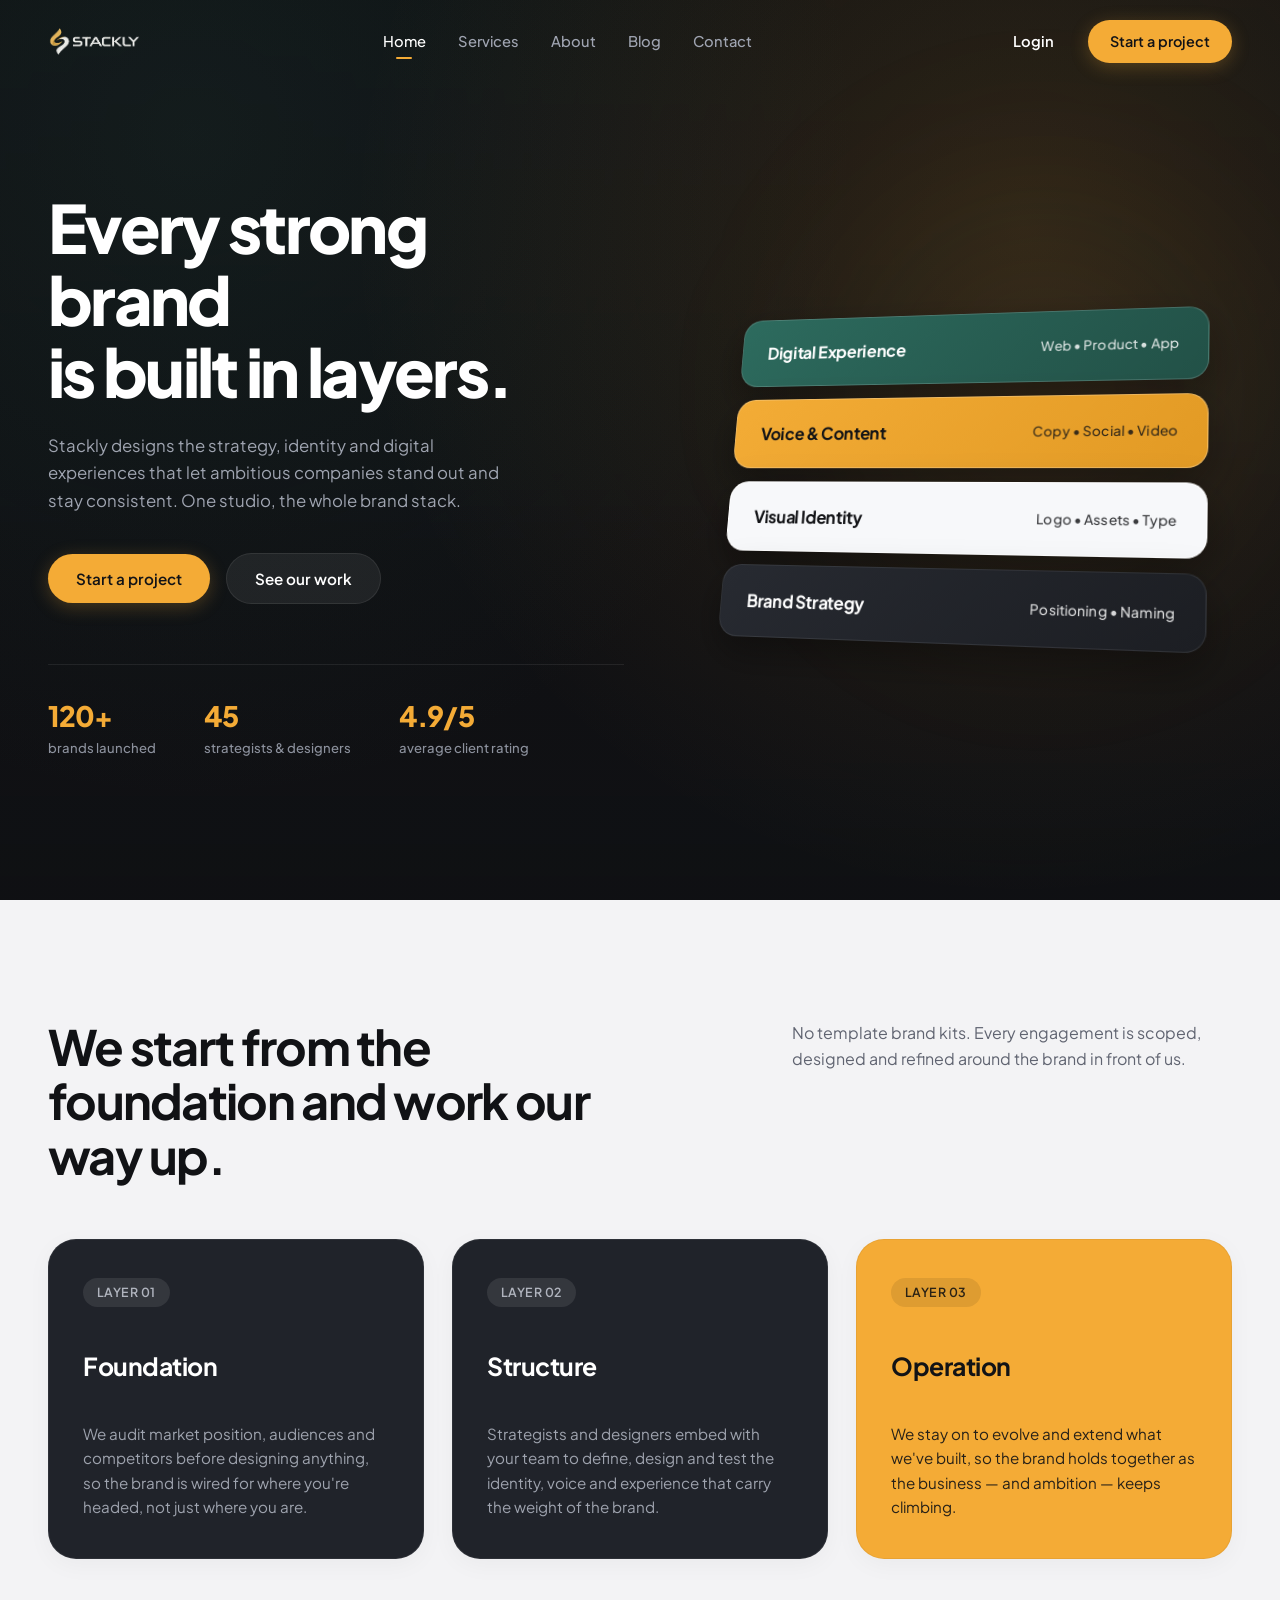
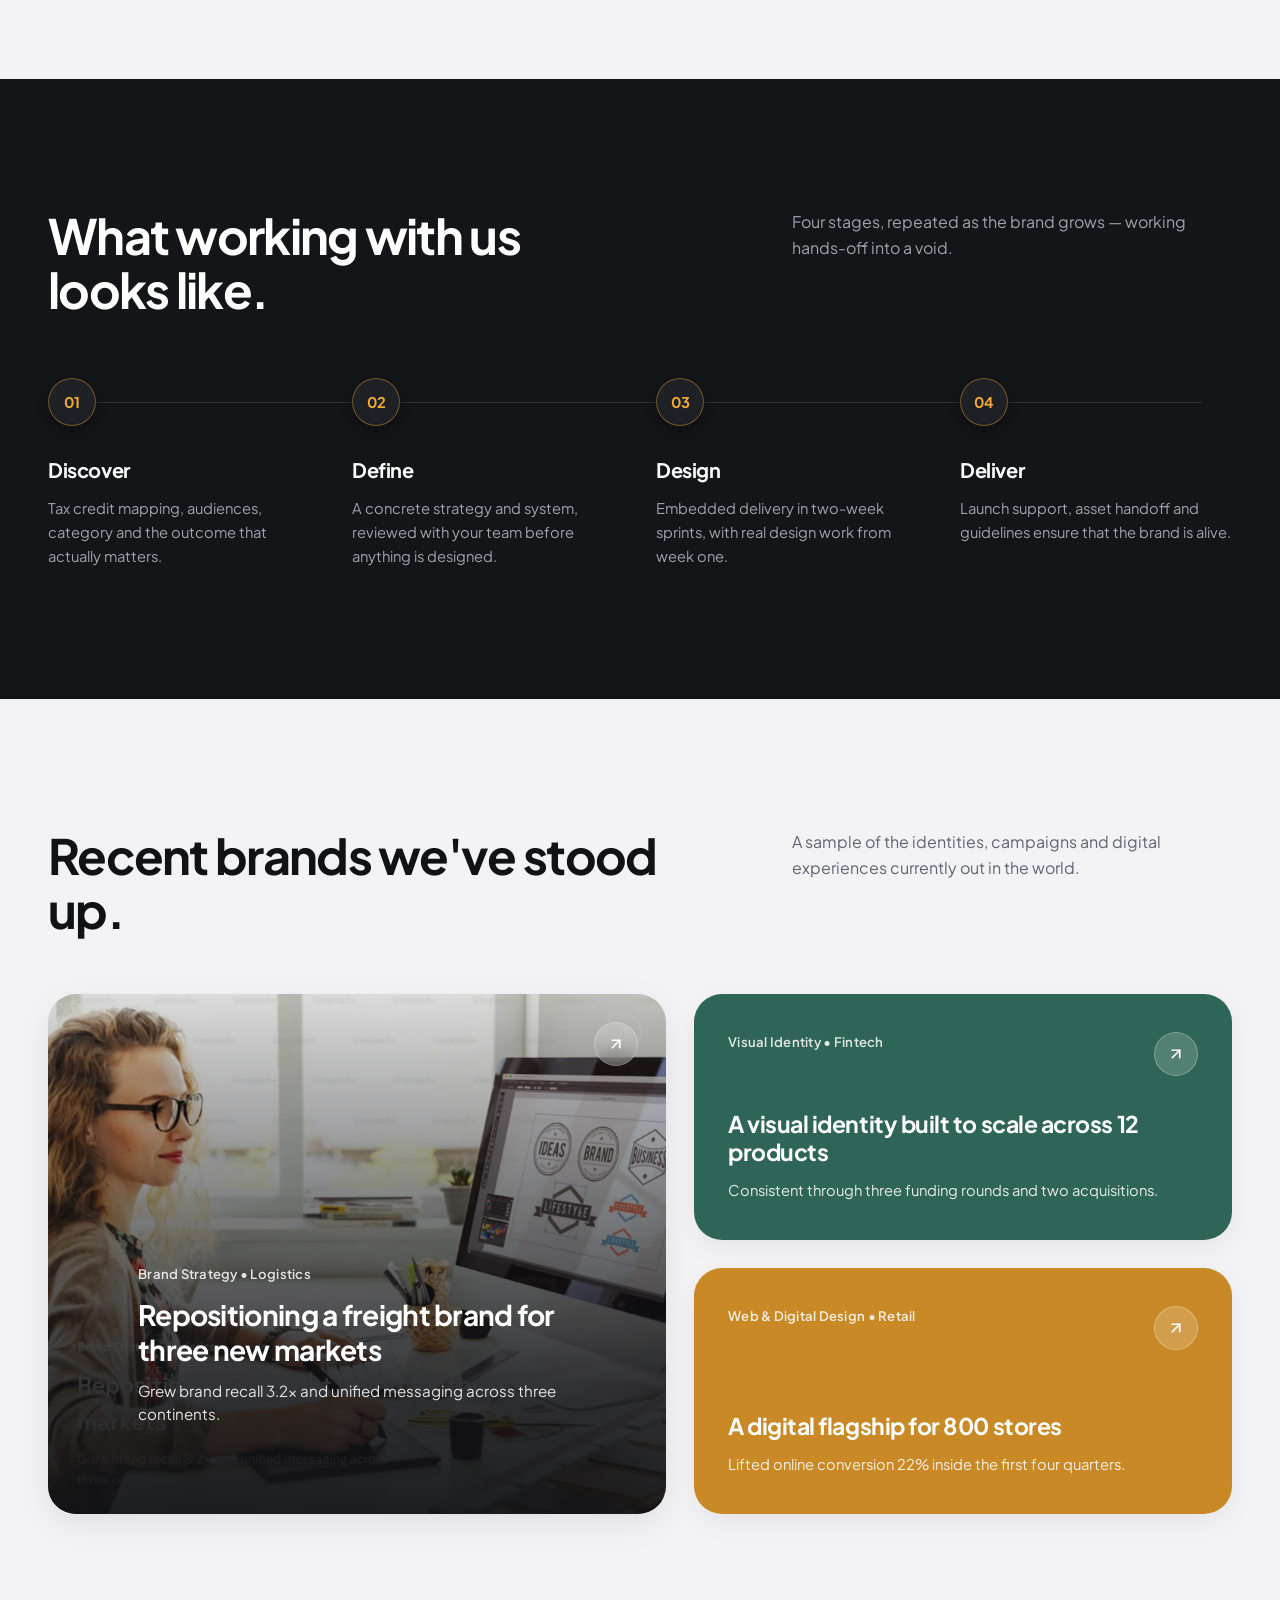
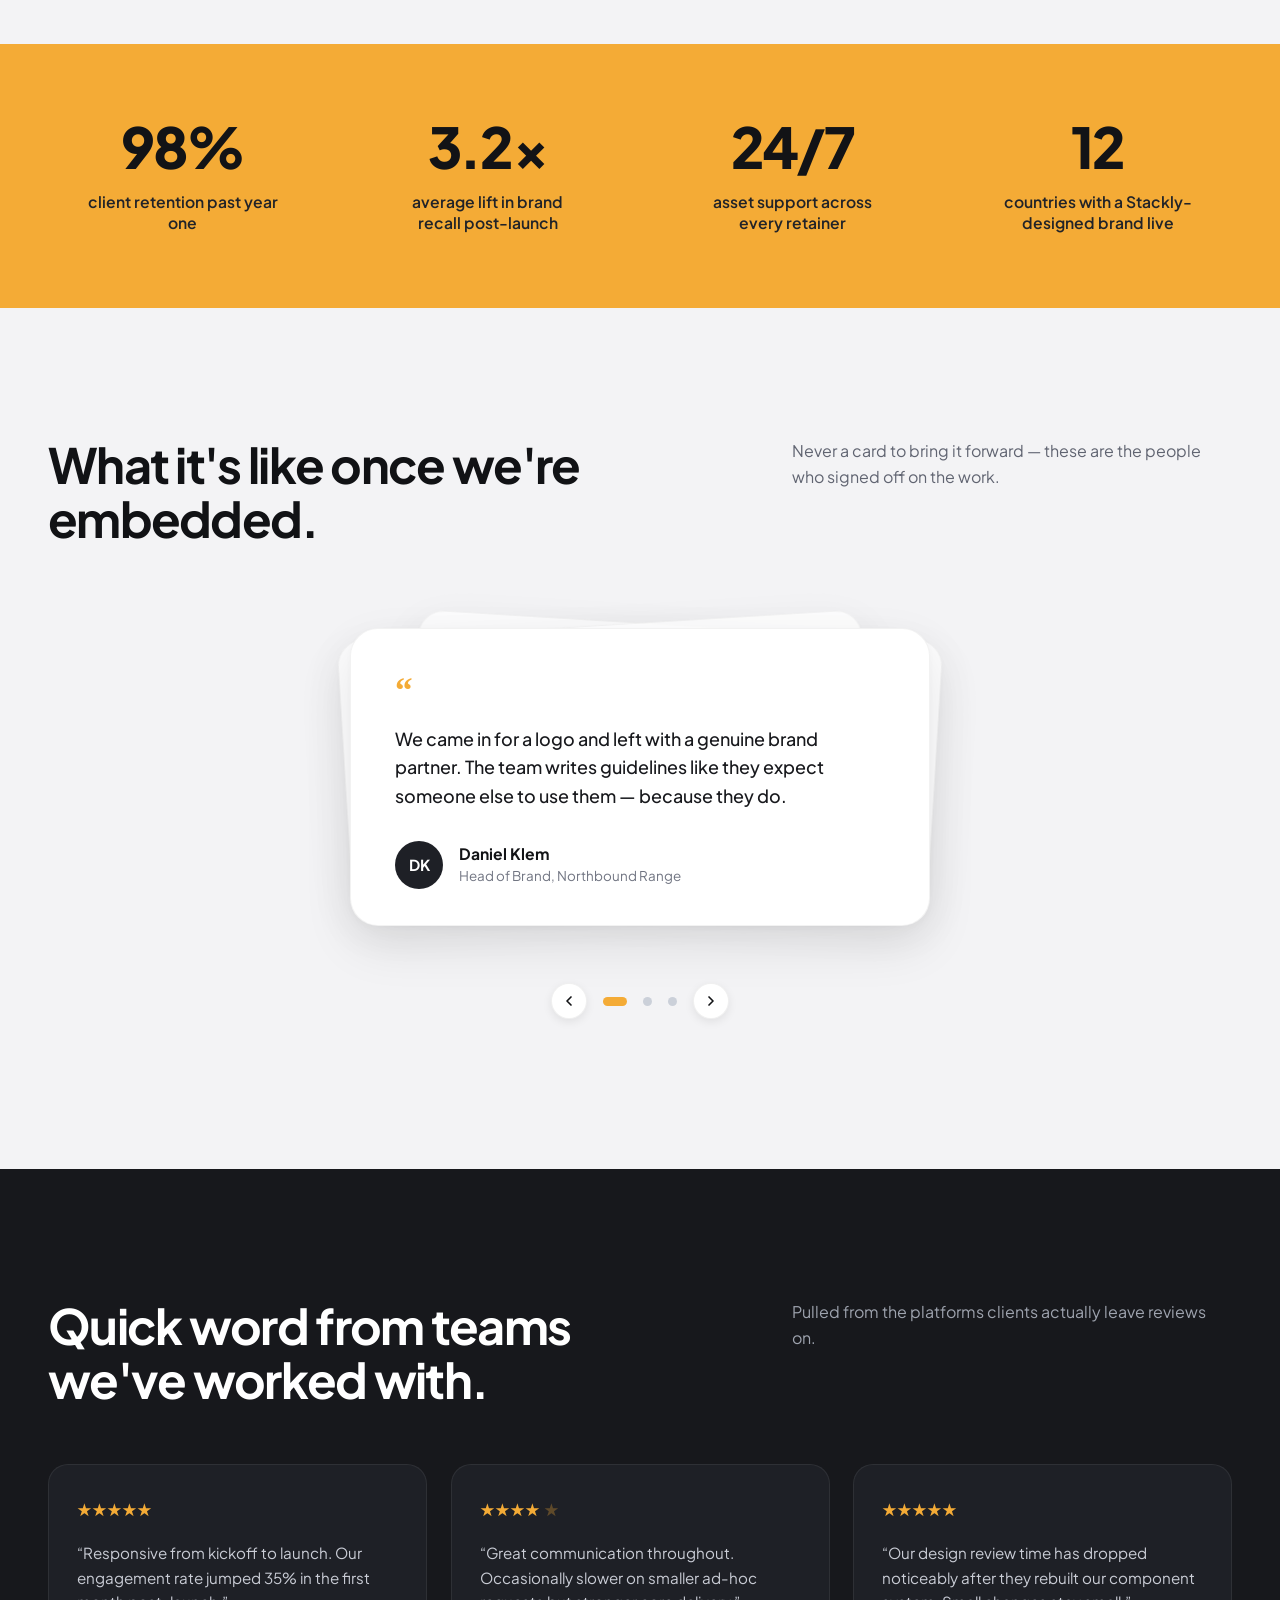
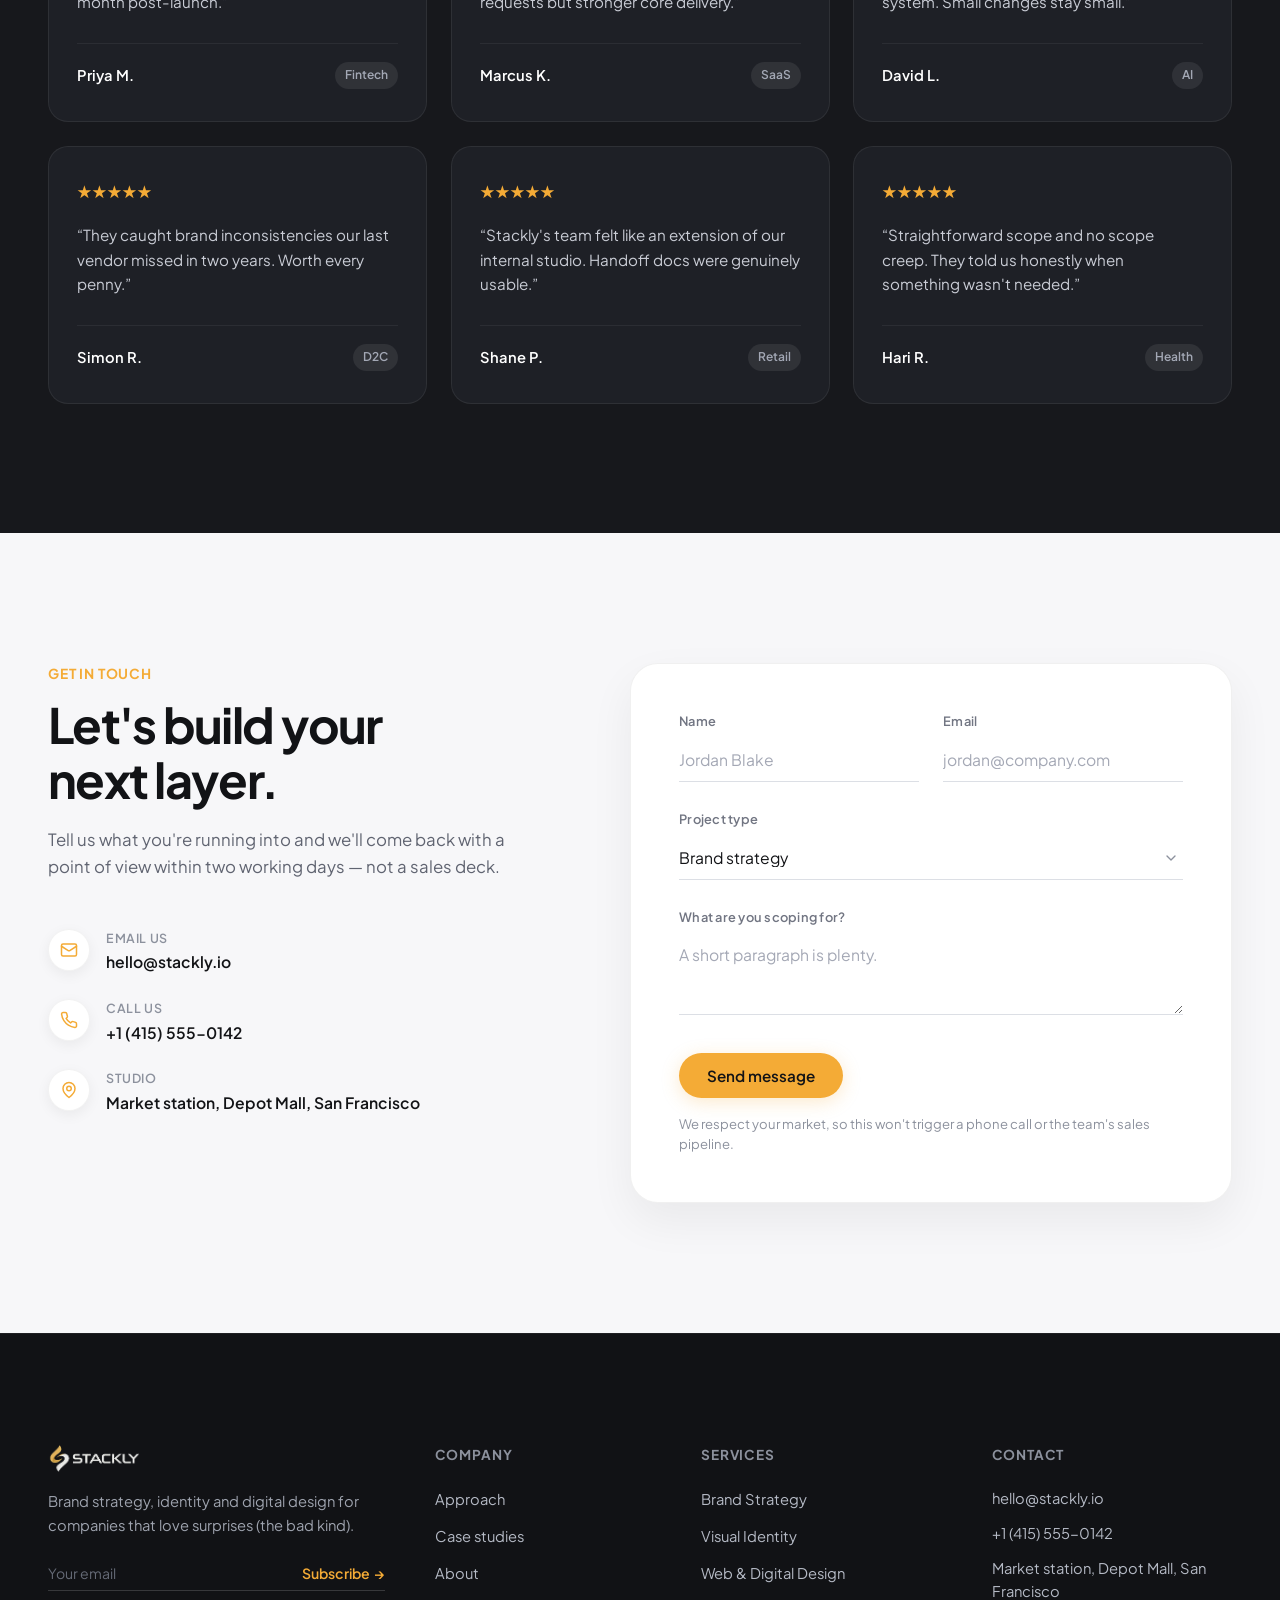
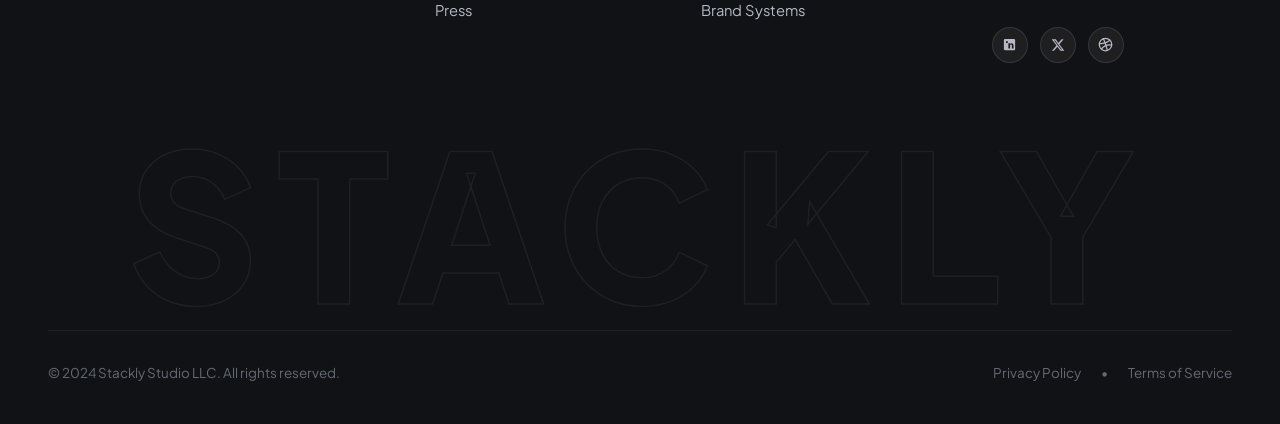
==== commit ddff1727: "Add files via upload" ====
--- a/index.html
+++ b/index.html
@@ -346,12 +346,12 @@
             <div class="featured-overlay"></div>
             
             <div class="featured-top-action">
-              <span class="arrow-circle-btn" aria-hidden="true">
+              <a href="404.html" class="arrow-circle-btn" aria-label="View case study details">
                 <svg width="18" height="18" viewBox="0 0 24 24" fill="none" stroke="currentColor" stroke-width="2.2" stroke-linecap="round" stroke-linejoin="round">
                   <line x1="7" y1="17" x2="17" y2="7"></line>
                   <polyline points="7 7 17 7 17 17"></polyline>
                 </svg>
-              </span>
+              </a>
             </div>
 
             <div class="featured-content">
@@ -368,12 +368,12 @@
             <div class="case-card-small case-card-teal fade-up-element delay-2">
               <div class="case-card-header">
                 <div class="case-tag">Visual Identity • Fintech</div>
-                <span class="arrow-circle-btn" aria-hidden="true">
+                <a href="404.html" class="arrow-circle-btn" aria-label="View case study details">
                   <svg width="18" height="18" viewBox="0 0 24 24" fill="none" stroke="currentColor" stroke-width="2.2" stroke-linecap="round" stroke-linejoin="round">
                     <line x1="7" y1="17" x2="17" y2="7"></line>
                     <polyline points="7 7 17 7 17 17"></polyline>
                   </svg>
-                </span>
+                </a>
               </div>
               <div class="case-card-bottom">
                 <h3 class="case-title">A visual identity built to scale across 12 products</h3>
@@ -385,12 +385,12 @@
             <div class="case-card-small case-card-amber fade-up-element delay-3">
               <div class="case-card-header">
                 <div class="case-tag">Web & Digital Design • Retail</div>
-                <span class="arrow-circle-btn" aria-hidden="true">
+                <a href="404.html" class="arrow-circle-btn" aria-label="View case study details">
                   <svg width="18" height="18" viewBox="0 0 24 24" fill="none" stroke="currentColor" stroke-width="2.2" stroke-linecap="round" stroke-linejoin="round">
                     <line x1="7" y1="17" x2="17" y2="7"></line>
                     <polyline points="7 7 17 7 17 17"></polyline>
                   </svg>
-                </span>
+                </a>
               </div>
               <div class="case-card-bottom">
                 <h3 class="case-title">A digital flagship for 800 stores</h3>
--- a/style.css
+++ b/style.css
@@ -179,12 +179,14 @@
   background: rgba(255, 255, 255, 0.18);
   backdrop-filter: blur(10px);
   -webkit-backdrop-filter: blur(10px);
-  display: flex;
+  display: inline-flex;
   align-items: center;
   justify-content: center;
   color: #ffffff;
   transition: all var(--transition-base);
   border: 1px solid rgba(255, 255, 255, 0.25);
+  text-decoration: none;
+  cursor: pointer;
 }
 
 .arrow-circle-btn svg {
@@ -192,15 +194,30 @@
 }
 
 .card:hover .arrow-circle-btn,
-.case-card:hover .arrow-circle-btn {
-  background: #ffffff;
-  color: #121316;
-  transform: scale(1.06);
+.case-card:hover .arrow-circle-btn,
+.case-card-featured:hover .arrow-circle-btn,
+.case-card-small:hover .arrow-circle-btn {
+  background: rgba(255, 255, 255, 0.3);
+  color: #ffffff;
+  transform: scale(1.05);
 }
 
 .card:hover .arrow-circle-btn svg,
-.case-card:hover .arrow-circle-btn svg {
+.case-card:hover .arrow-circle-btn svg,
+.case-card-featured:hover .arrow-circle-btn svg,
+.case-card-small:hover .arrow-circle-btn svg {
   transform: translate(2px, -2px);
+}
+
+.arrow-circle-btn:hover {
+  background: #ffffff !important;
+  color: #121316 !important;
+  transform: scale(1.14) !important;
+  box-shadow: 0 8px 24px rgba(0, 0, 0, 0.25);
+}
+
+.arrow-circle-btn:active {
+  transform: scale(0.96) !important;
 }
 
 /* Section Header Typography */
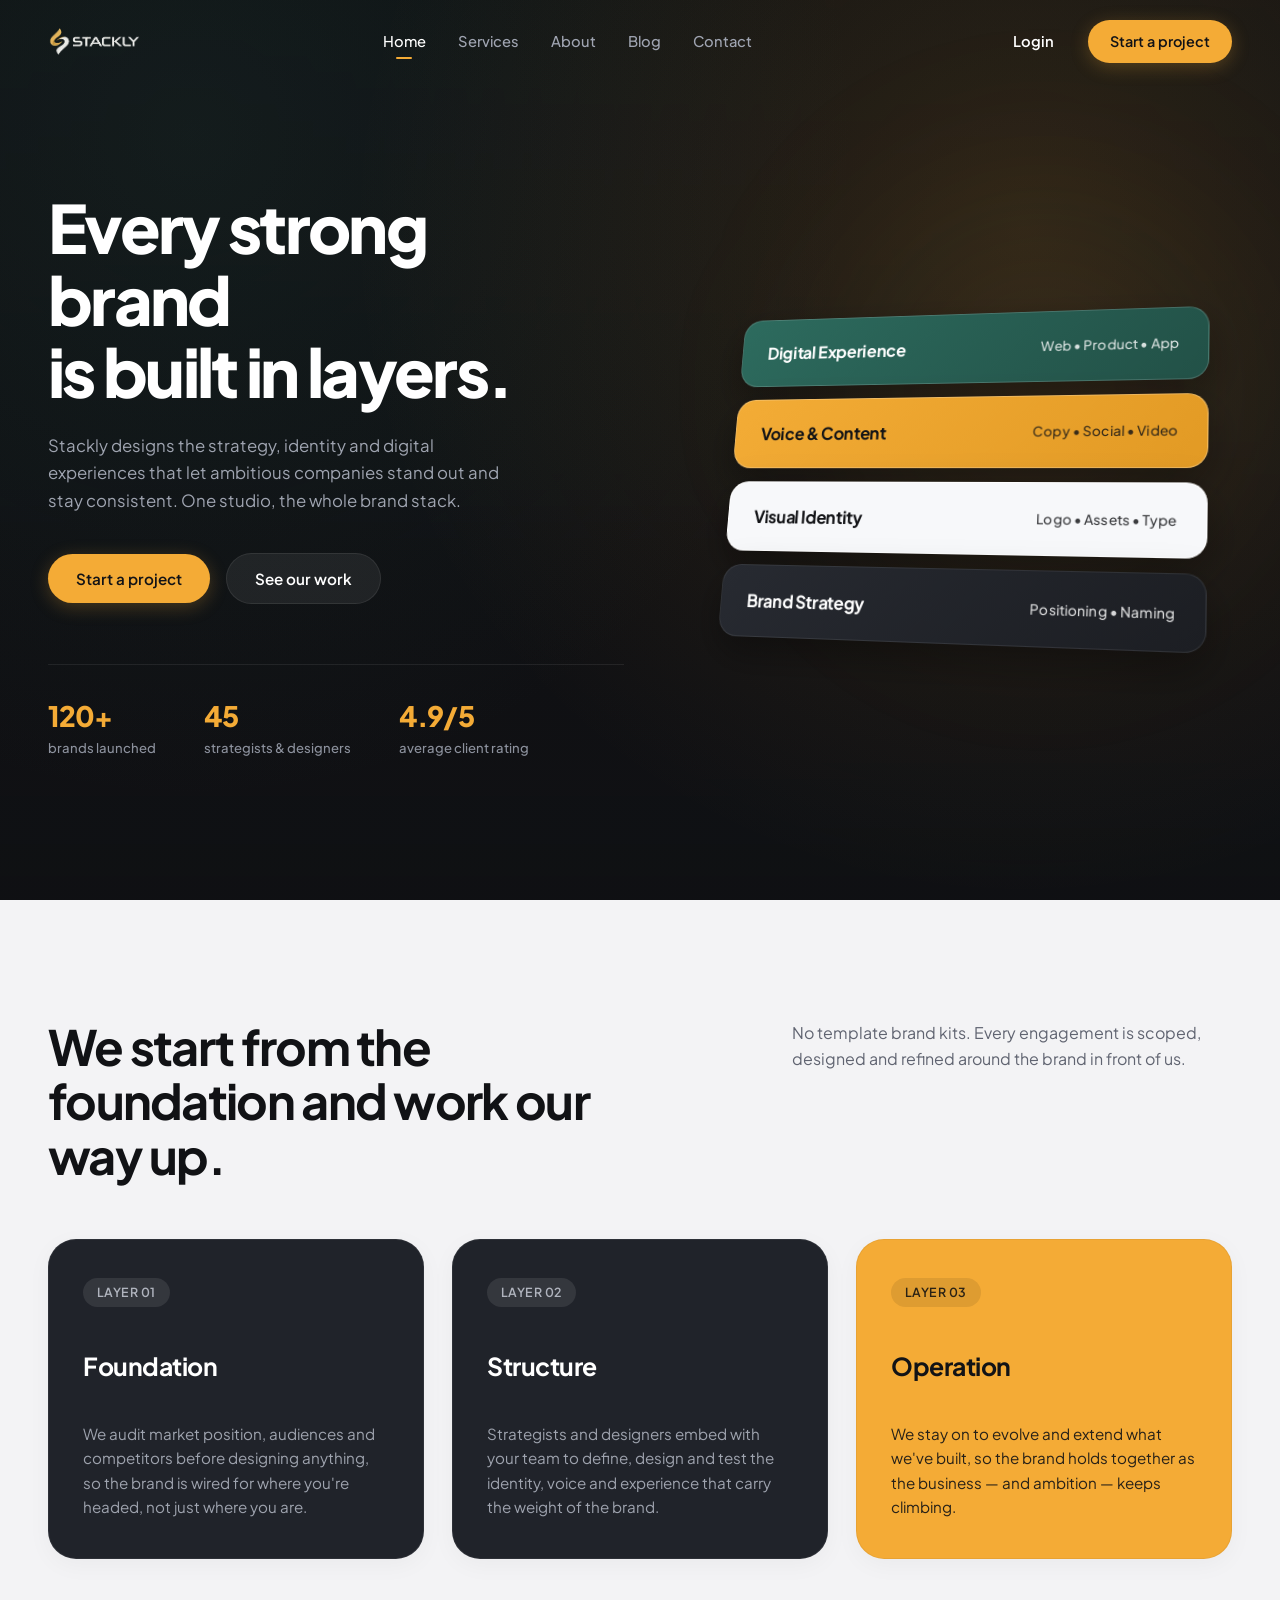
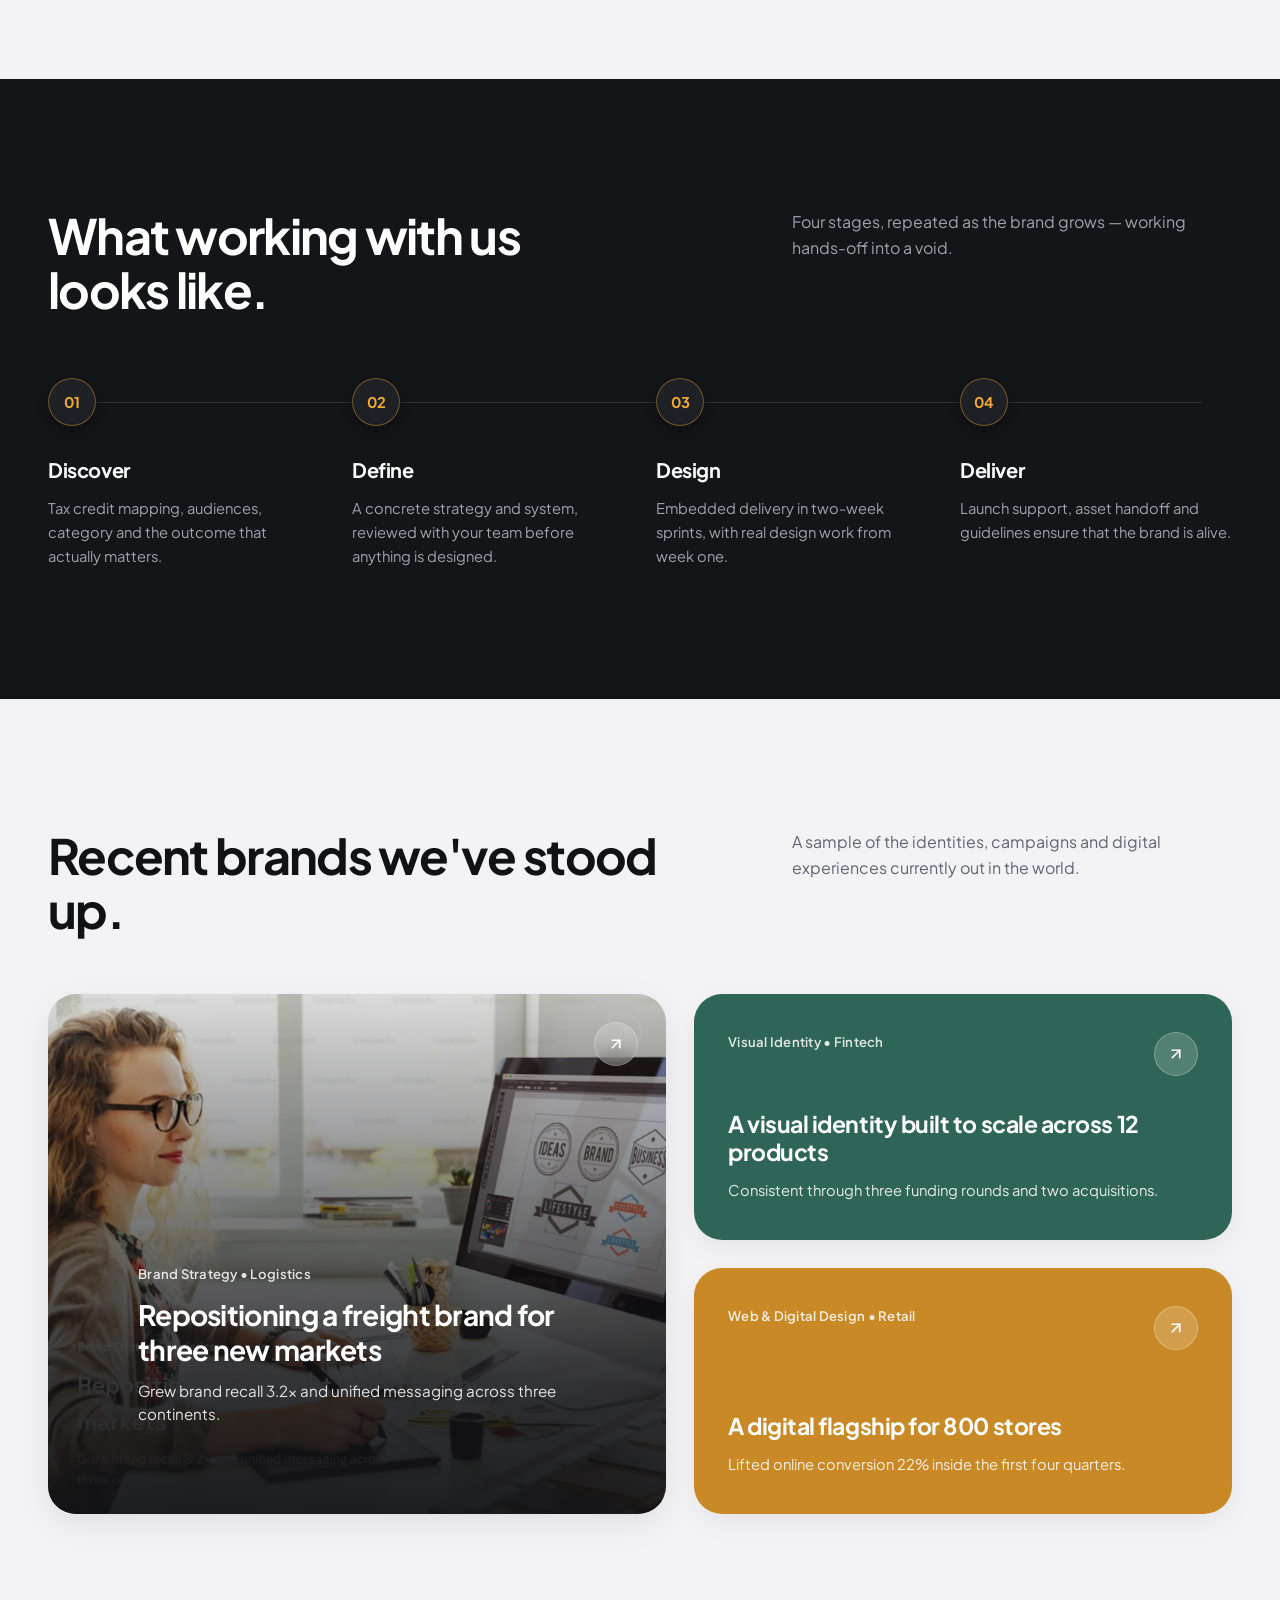
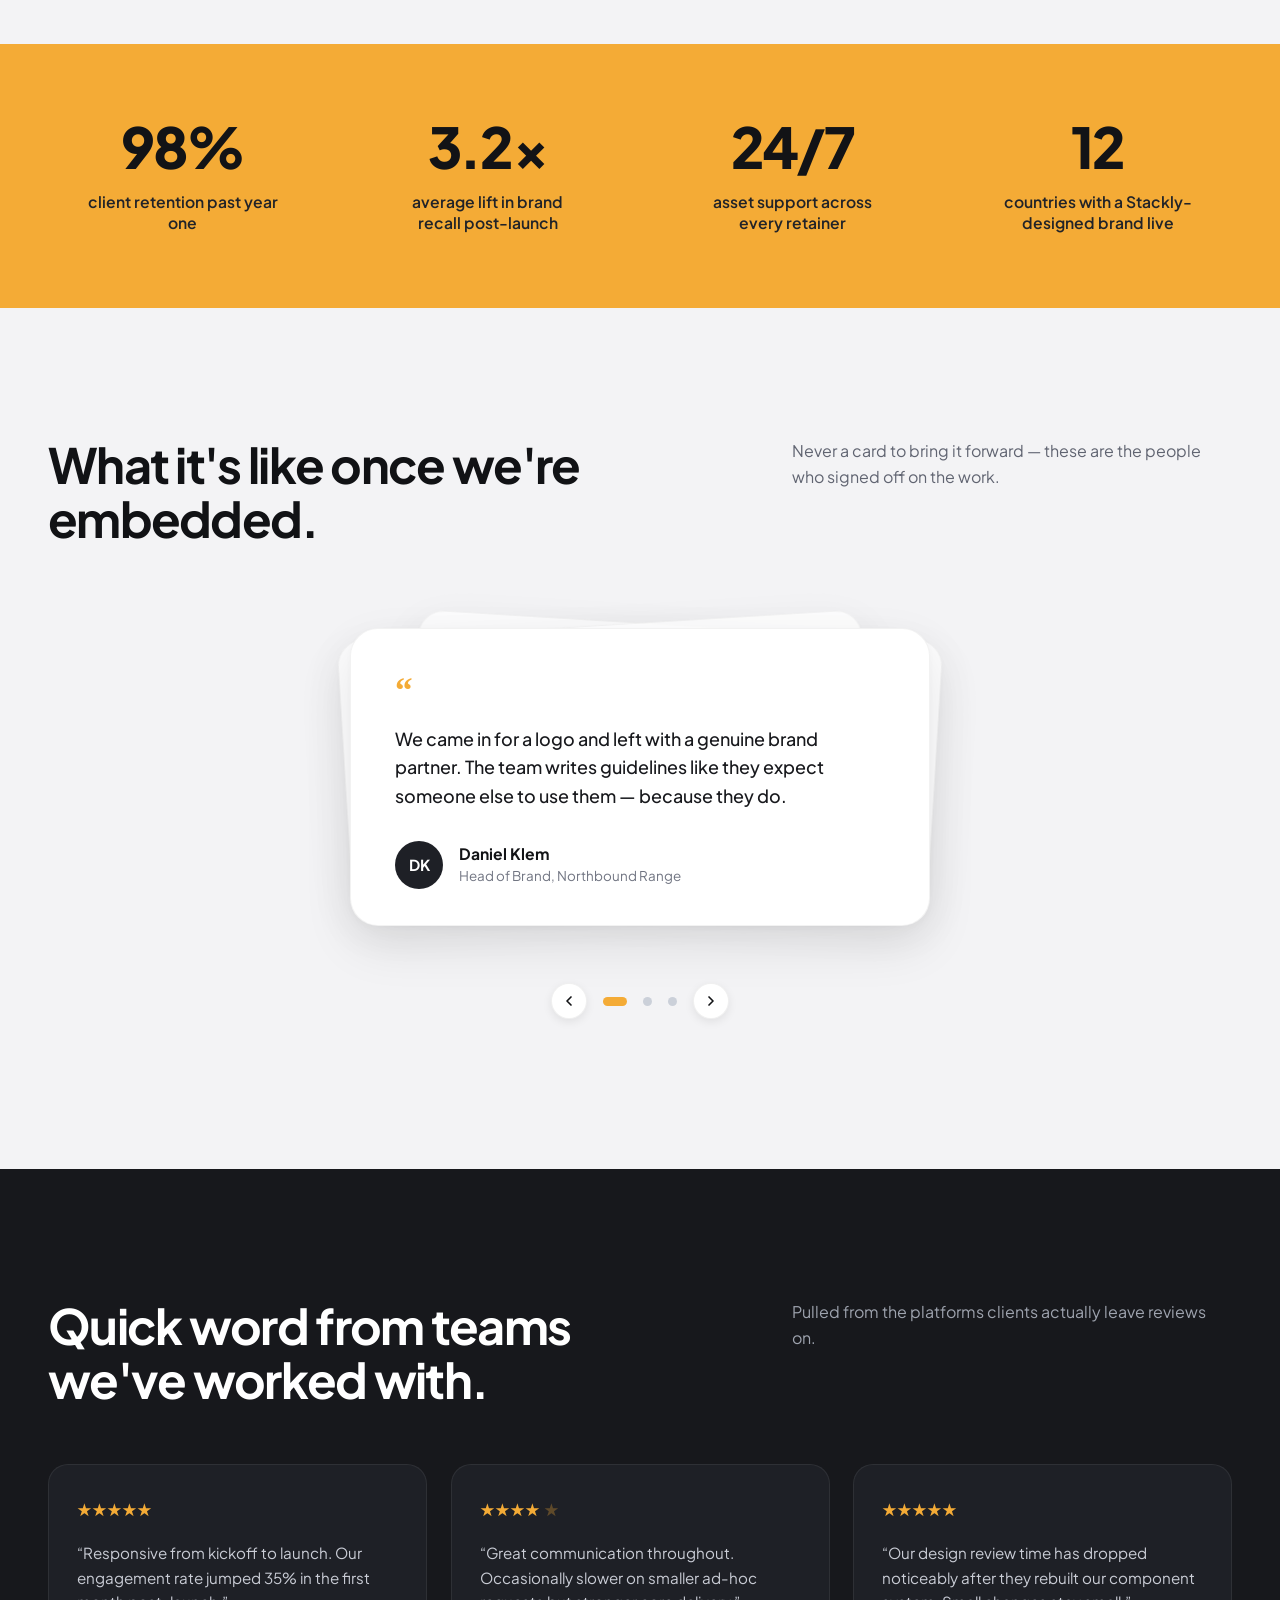
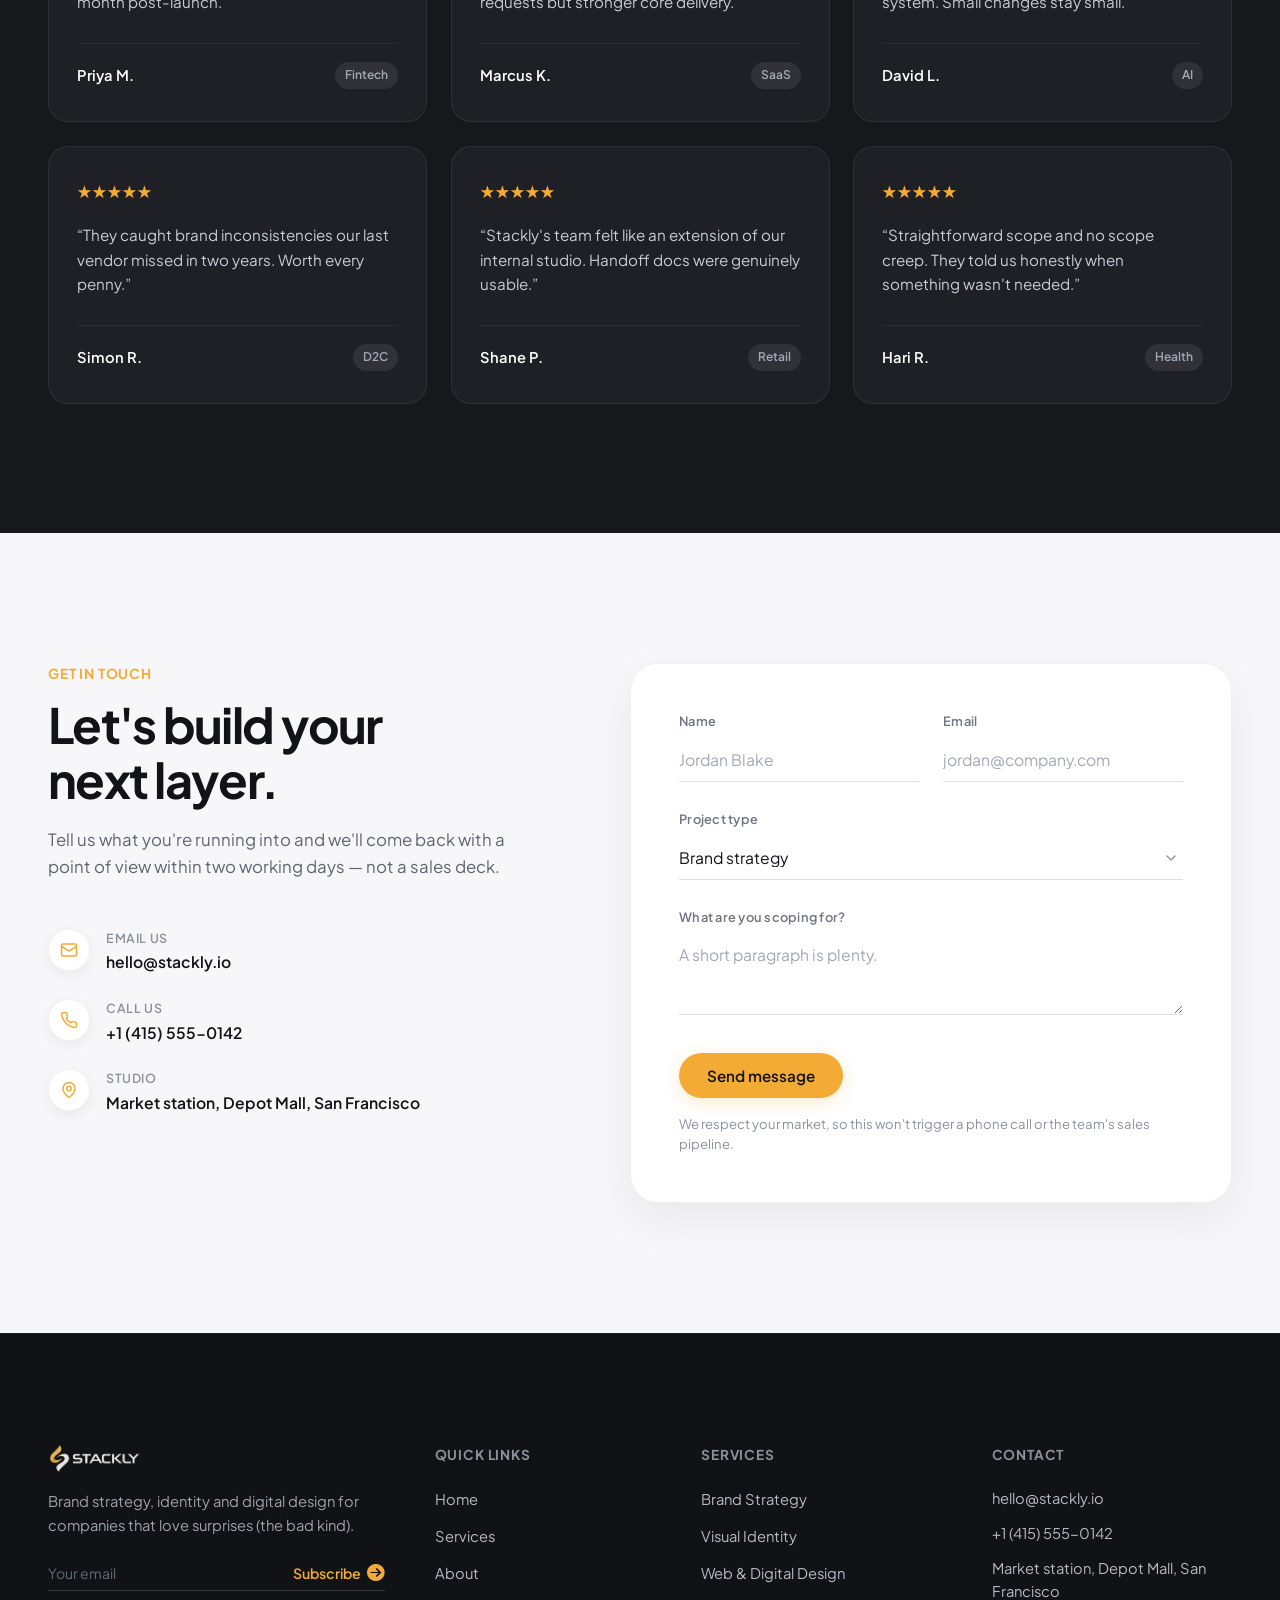
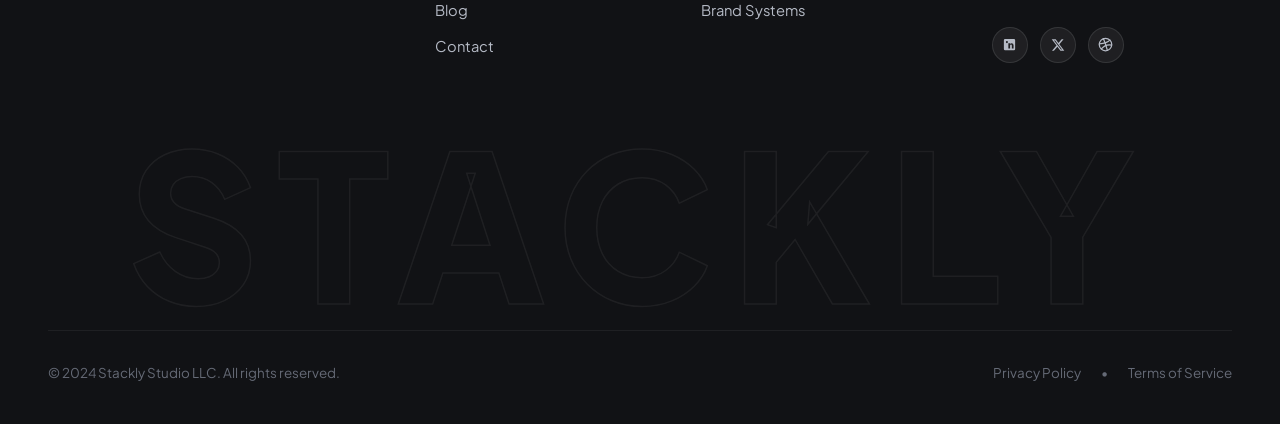
==== commit 1a77fb27: "Add files via upload" ====
--- a/index.html
+++ b/index.html
@@ -17,6 +17,7 @@
   <link rel="preconnect" href="https://fonts.gstatic.com" crossorigin>
   <link href="https://fonts.googleapis.com/css2?family=Plus+Jakarta+Sans:wght@400;500;600;700;800&display=swap" rel="stylesheet">
 
+  <link rel="stylesheet" href="https://cdnjs.cloudflare.com/ajax/libs/font-awesome/6.5.1/css/all.min.css">
   <link rel="stylesheet" href="style.css">
 </head>
 <body>
@@ -742,19 +743,20 @@
           <form id="newsletterForm" class="newsletter-box">
             <input type="email" placeholder="Your email" class="newsletter-input" required>
             <button type="submit" class="newsletter-btn">
-              Subscribe <span>&rarr;</span>
+              Subscribe <i class="fa-solid fa-circle-arrow-right"></i>
             </button>
           </form>
         </div>
 
         <!-- Col 2: Company -->
         <div class="footer-col">
-          <h4 class="footer-col-title">Company</h4>
+          <h4 class="footer-col-title">Quick Links</h4>
           <ul class="footer-nav-list">
-            <li><a href="404.html">Approach</a></li>
-            <li><a href="404.html">Case studies</a></li>
-            <li><a href="404.html">About</a></li>
-            <li><a href="404.html">Press</a></li>
+            <li><a href="index.html">Home</a></li>
+            <li><a href="services.html">Services</a></li>
+            <li><a href="about.html">About</a></li>
+            <li><a href="blog.html">Blog</a></li>
+            <li><a href="contact.html">Contact</a></li>
           </ul>
         </div>
 
--- a/style.css
+++ b/style.css
@@ -733,6 +733,17 @@
     max-width: 440px;
     margin: 0 auto;
   }
+
+  /* Center person's face in hero background slideshow on mobile / tablet */
+  .hero-slide--1 img {
+    object-position: 29% 22%;
+  }
+  .hero-slide--2 img {
+    object-position: 65% 20%;
+  }
+  .hero-slide--3 img {
+    object-position: 63% 22%;
+  }
 }
 
 @media (max-width: 580px) {
@@ -745,6 +756,17 @@
   }
   .hero-visual-wrapper:hover .hero-layers-container {
     transform: none;
+  }
+
+  /* Specific focal point on mobile phone screen ratios */
+  .hero-slide--1 img {
+    object-position: 28% 20%;
+  }
+  .hero-slide--2 img {
+    object-position: 65% 18%;
+  }
+  .hero-slide--3 img {
+    object-position: 63% 20%;
   }
 }
 
@@ -1702,12 +1724,24 @@
   font-weight: 600;
   display: flex;
   align-items: center;
-  gap: 4px;
+  gap: 6px;
   cursor: pointer;
+  transition: transform var(--transition-fast), color var(--transition-fast);
+}
+
+.newsletter-btn svg,
+.newsletter-btn i {
+  flex-shrink: 0;
+  font-size: 1.1rem;
   transition: transform var(--transition-fast);
 }
 
 .newsletter-btn:hover {
+  color: #ffd074;
+}
+
+.newsletter-btn:hover svg,
+.newsletter-btn:hover i {
   transform: translateX(4px);
 }
 
@@ -2502,6 +2536,18 @@
 .service-layer-card:hover .service-card-price {
   transform: translateX(4px);
   color: #1b493f;
+}
+
+.service-card-price svg,
+.service-card-price i {
+  flex-shrink: 0;
+  font-size: 1rem;
+  transition: transform var(--transition-fast);
+}
+
+.service-layer-card:hover .service-card-price svg,
+.service-layer-card:hover .service-card-price i {
+  transform: translateX(3px);
 }
 
 @media (max-width: 960px) {
@@ -3507,7 +3553,11 @@
   transition: all var(--transition-fast);
 }
 
-.about-team-cta-link span {
+.about-team-cta-link span,
+.about-team-cta-link svg,
+.about-team-cta-link i {
+  flex-shrink: 0;
+  font-size: 1.1rem;
   transition: transform var(--transition-fast);
 }
 
@@ -3515,7 +3565,9 @@
   color: #c98b27;
 }
 
-.about-team-cta-link:hover span {
+.about-team-cta-link:hover span,
+.about-team-cta-link:hover svg,
+.about-team-cta-link:hover i {
   transform: translateX(4px);
 }
 
@@ -3694,7 +3746,11 @@
   width: fit-content;
 }
 
-.about-hire-link span {
+.about-hire-link span,
+.about-hire-link svg,
+.about-hire-link i {
+  flex-shrink: 0;
+  font-size: 1.1rem;
   transition: transform var(--transition-fast);
 }
 
@@ -3702,7 +3758,9 @@
   color: #c98b27;
 }
 
-.about-hire-link:hover span {
+.about-hire-link:hover span,
+.about-hire-link:hover svg,
+.about-hire-link:hover i {
   transform: translateX(5px);
 }
 
@@ -4324,6 +4382,19 @@
 .page-pill:disabled {
   opacity: 0.35;
   cursor: not-allowed;
+}
+
+.page-pill i {
+  font-size: 1.05rem;
+  transition: transform var(--transition-fast);
+}
+
+.page-pill:hover:not(:disabled) i.fa-circle-arrow-right {
+  transform: translateX(2px);
+}
+
+.page-pill:hover:not(:disabled) i.fa-circle-arrow-left {
+  transform: translateX(-2px);
 }
 
 /* Responsive adjustments for Blog */
@@ -5669,6 +5740,26 @@
   font-size: 0.84rem;
   color: #64748b;
   margin: -6px 0 6px 4px;
+}
+
+.auth-input.is-invalid {
+  border-color: #ef4444 !important;
+  box-shadow: 0 0 0 3px rgba(239, 68, 68, 0.18) !important;
+}
+
+.auth-input.is-valid {
+  border-color: #10b981 !important;
+  box-shadow: 0 0 0 3px rgba(16, 185, 129, 0.15) !important;
+}
+
+.auth-error-msg {
+  font-size: 0.84rem;
+  color: #ef4444;
+  margin: -6px 0 6px 4px;
+  display: flex;
+  align-items: center;
+  gap: 6px;
+  font-weight: 500;
 }
 
 /* Remember Me & Forgot */
